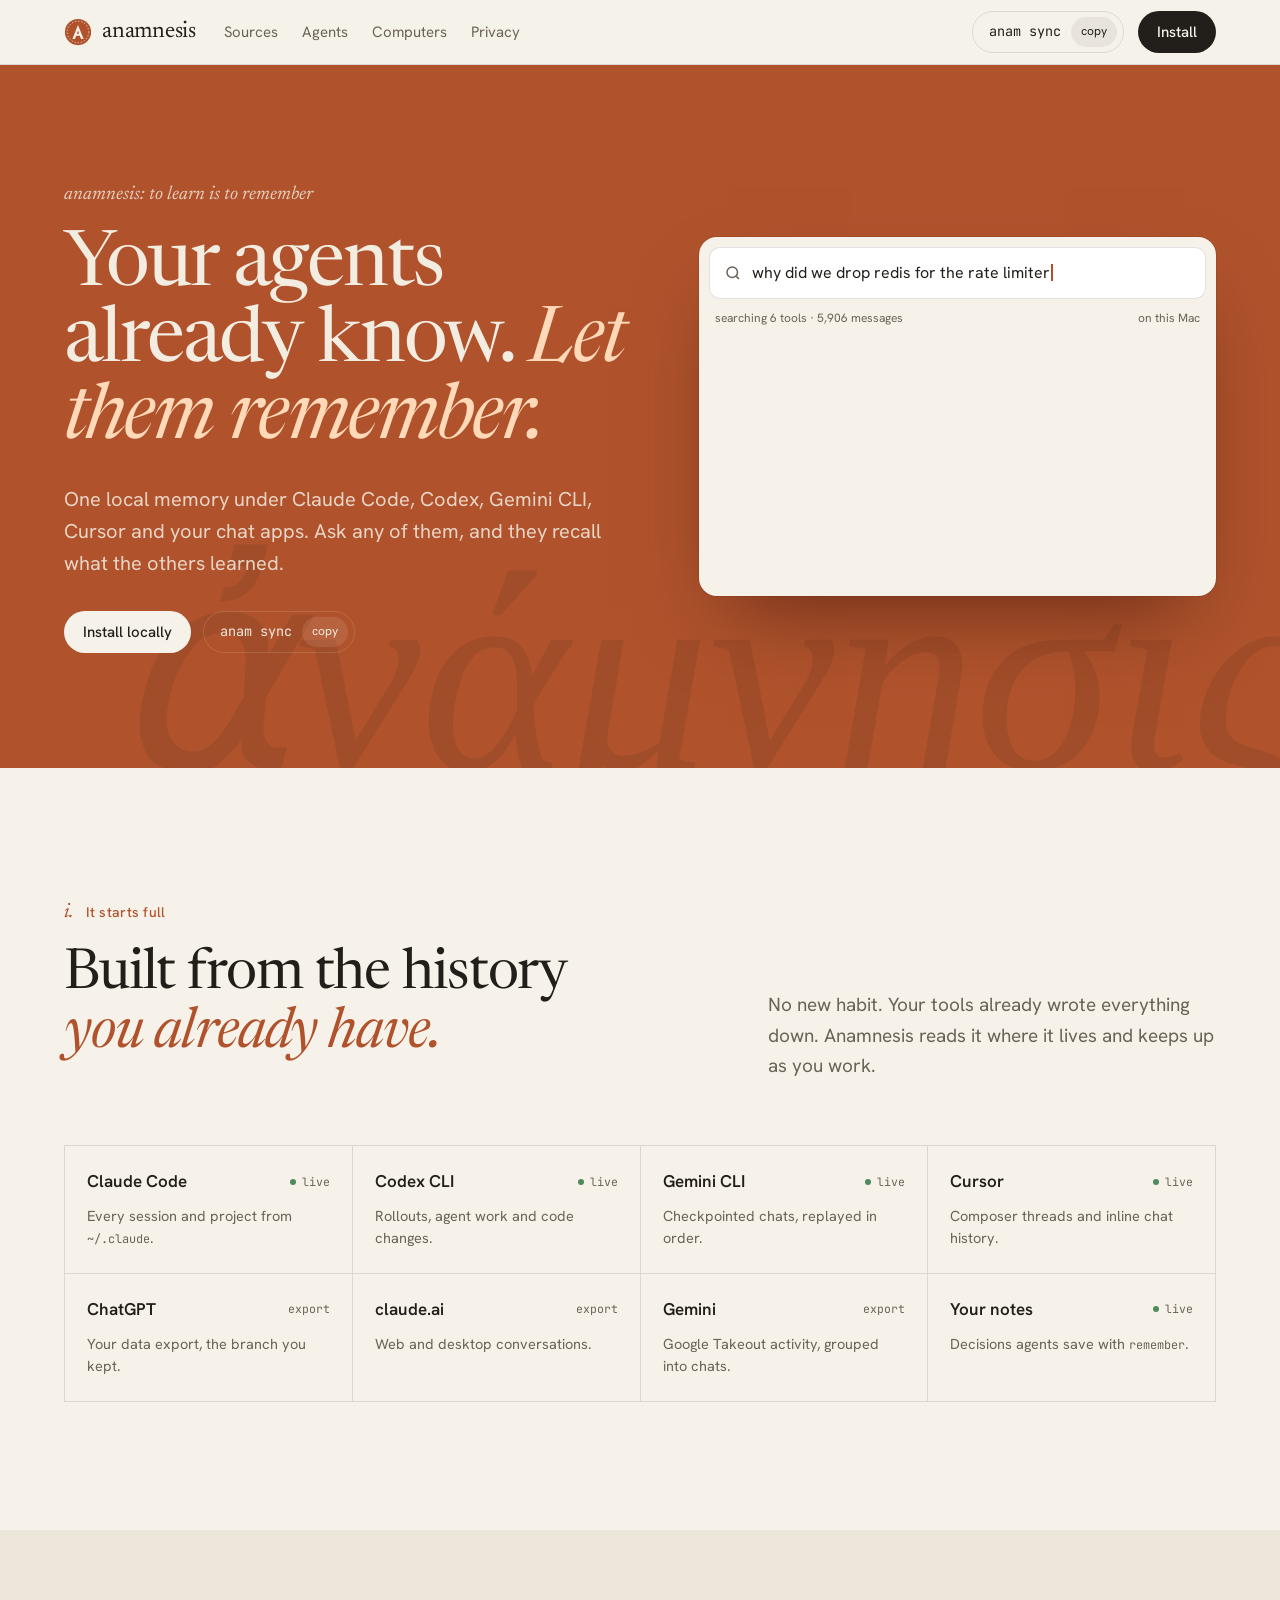
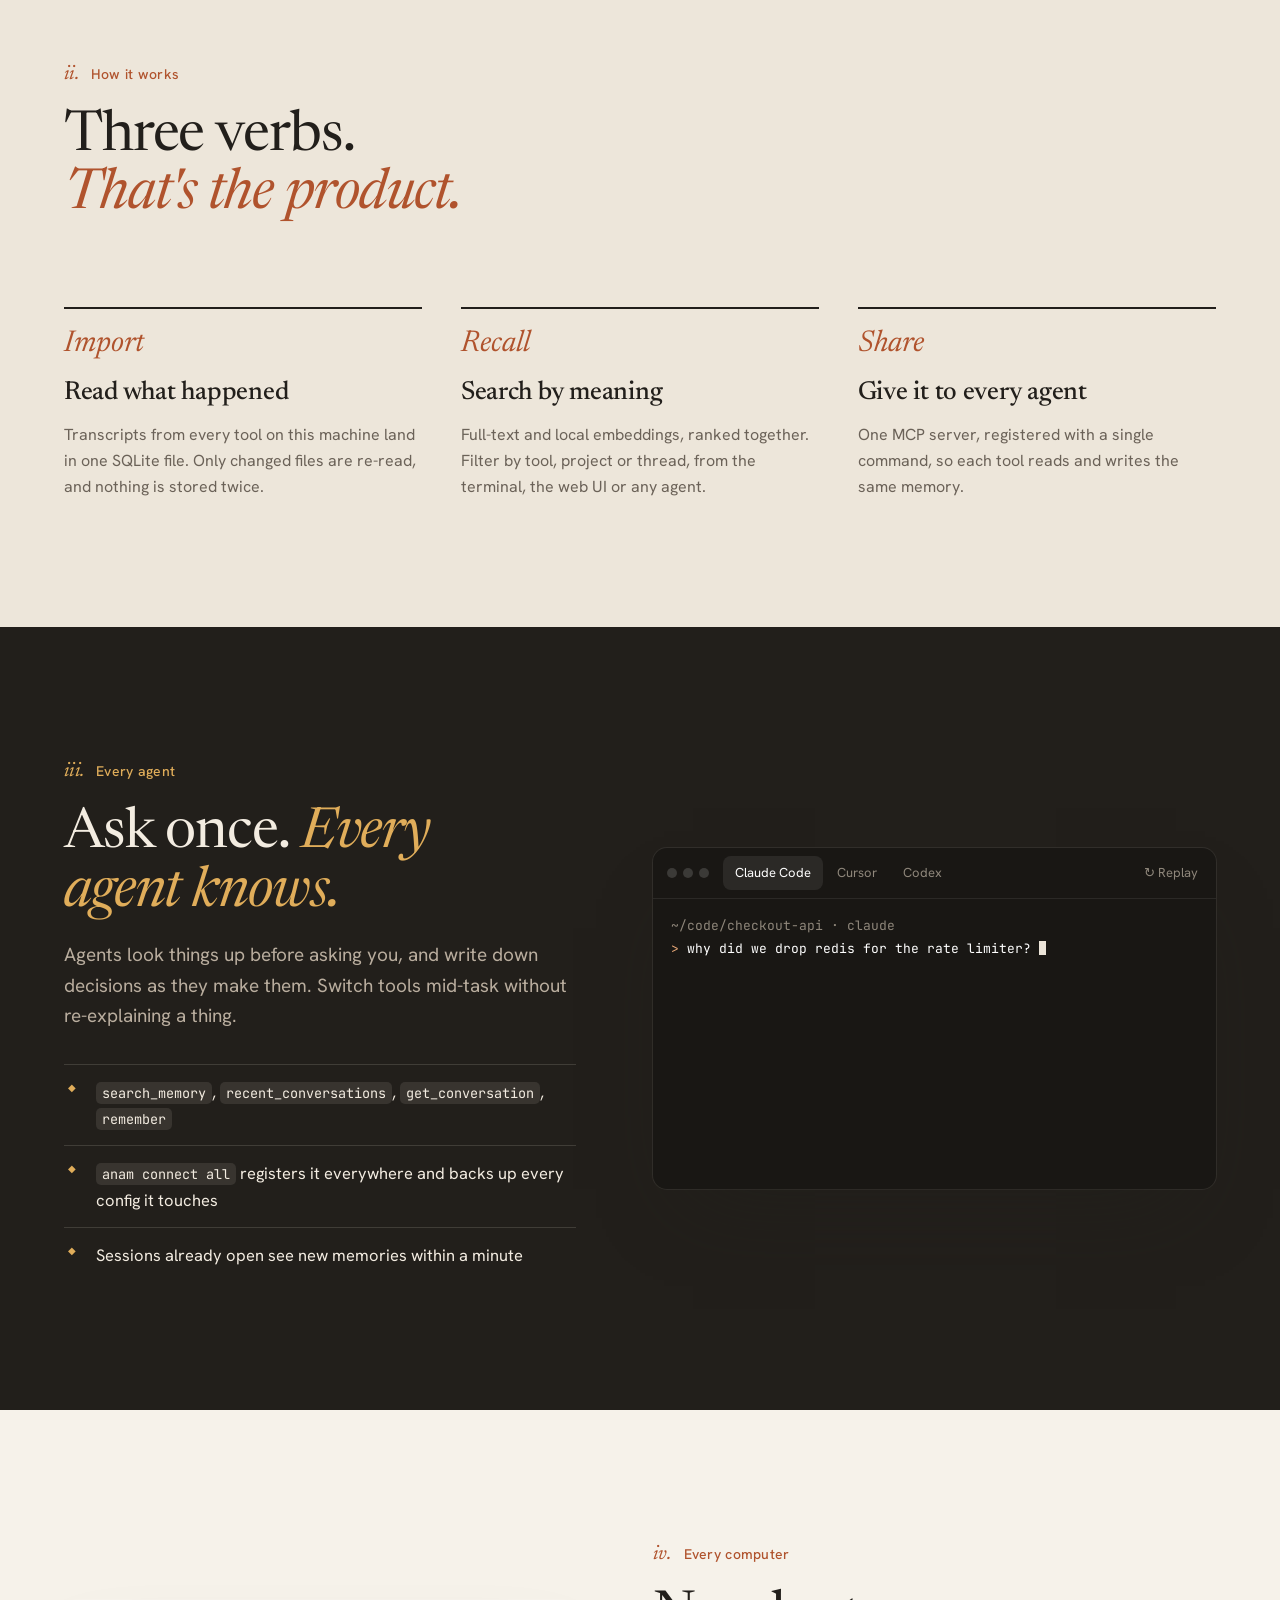
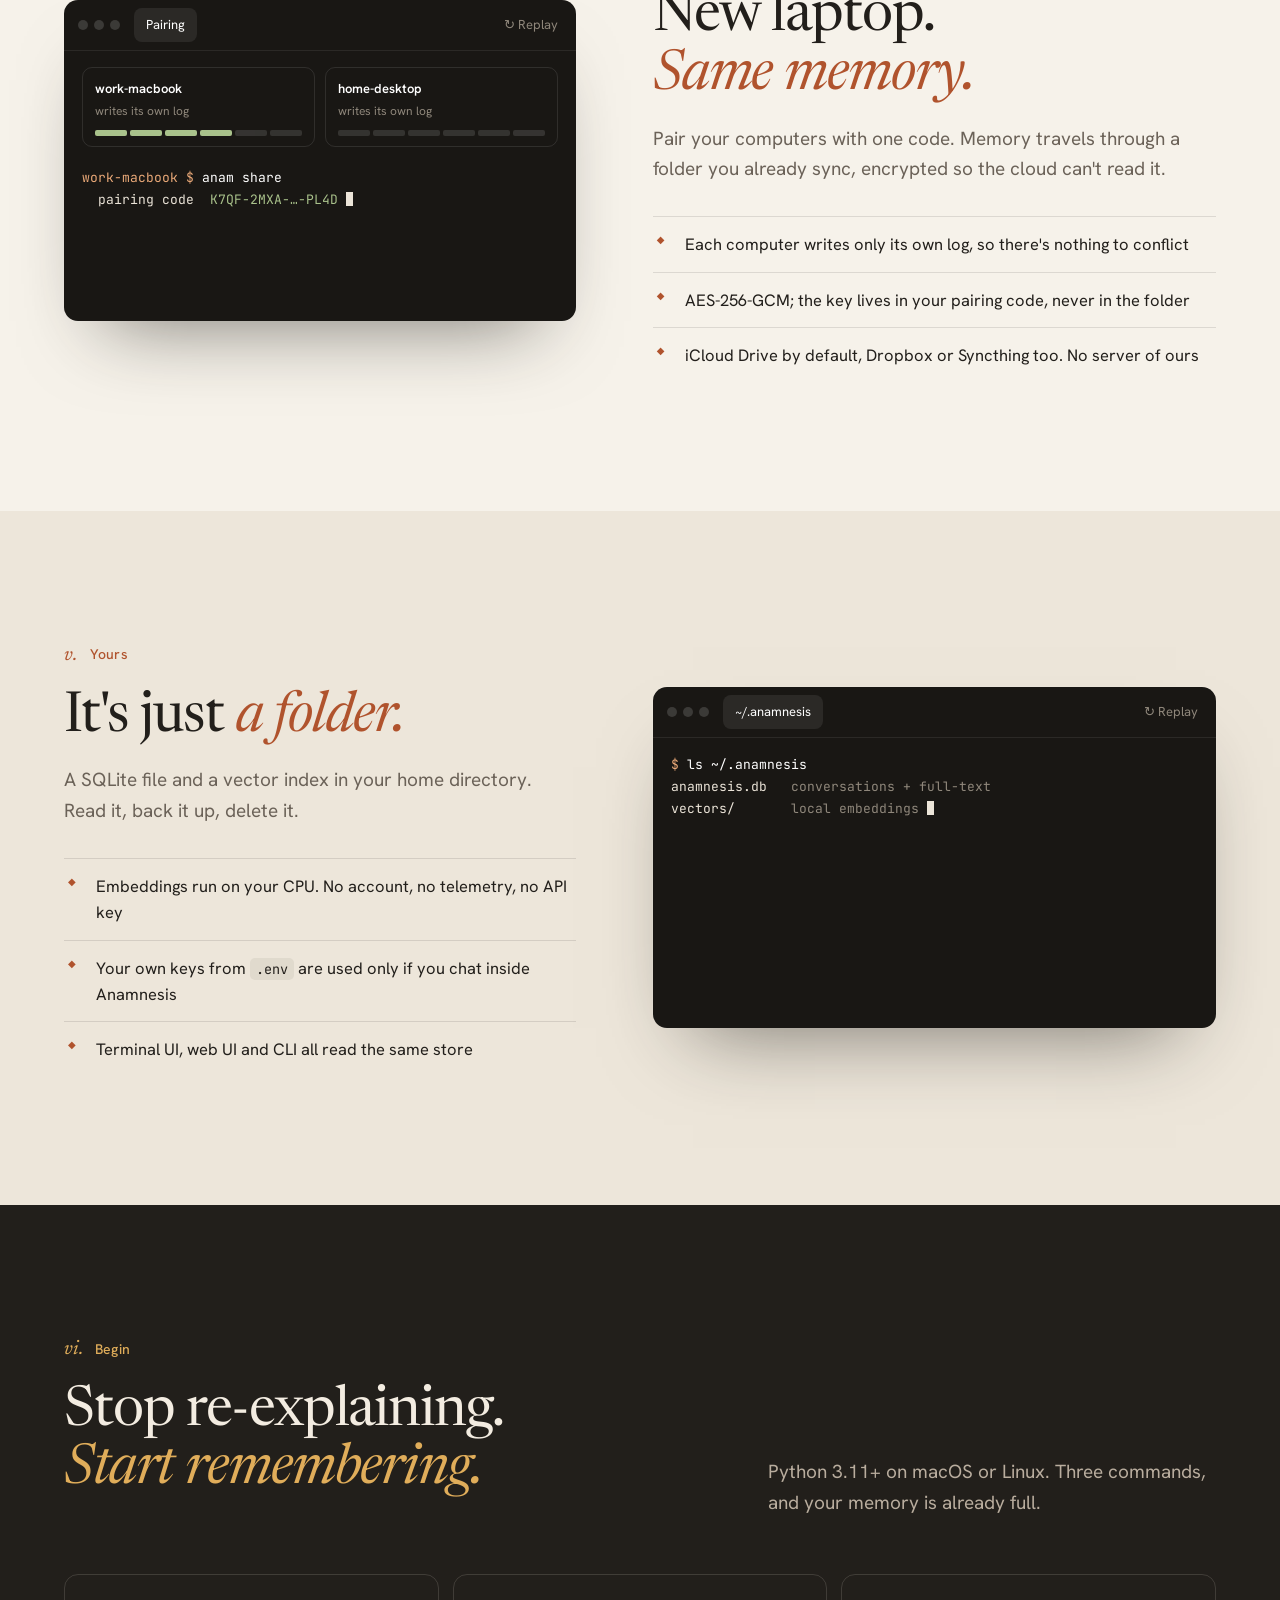
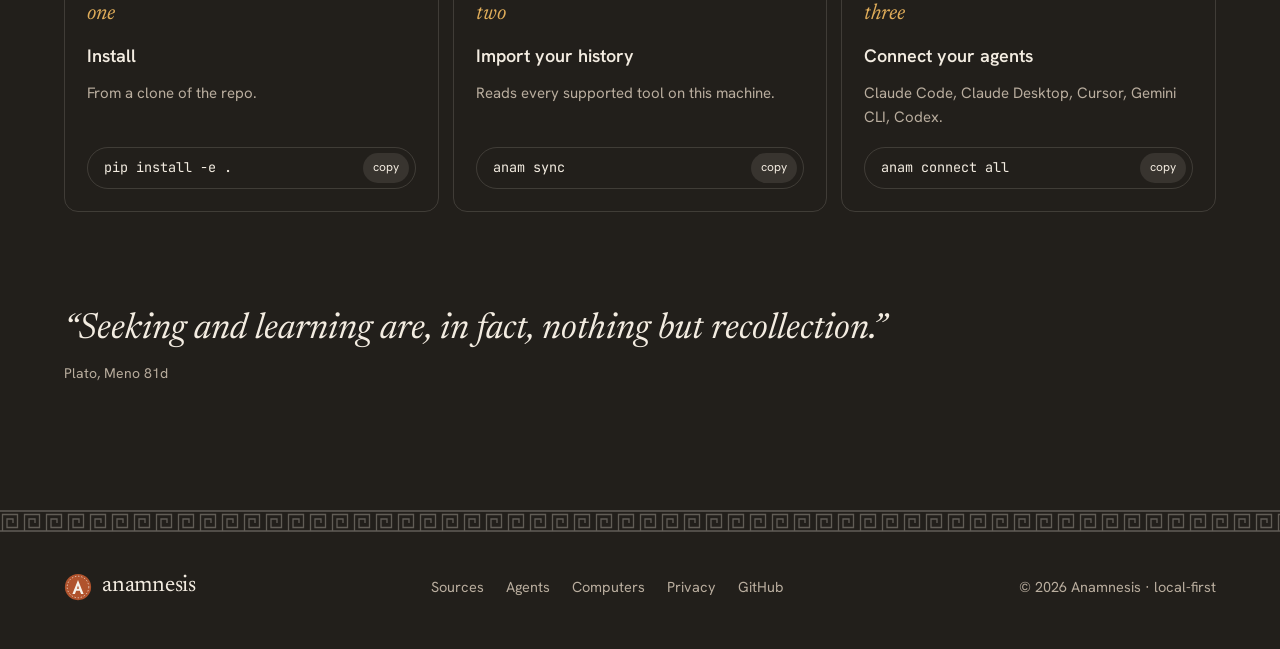
==== site/index.html @ 245e158a "Landing page: full-width layout, own visual identity, responsive from 360px to 1920px Co-Authored-By" ====
<!doctype html>
<html lang="en">
<head>
<meta charset="utf-8">
<meta name="viewport" content="width=device-width, initial-scale=1">
<title>Anamnesis — memory for your agents</title>
<meta name="description" content="Anamnesis turns your Claude Code, Codex, Gemini CLI, Cursor and chat history into one local memory, and gives it back to every agent over MCP.">
<link rel="preconnect" href="https://fonts.googleapis.com">
<link rel="preconnect" href="https://fonts.gstatic.com" crossorigin>
<link href="https://fonts.googleapis.com/css2?family=Newsreader:ital,opsz,wght@0,6..72,400;0,6..72,500;1,6..72,400&family=Hanken+Grotesk:wght@400;500;600&family=JetBrains+Mono:wght@400;500&display=swap" rel="stylesheet">
<style>
:root {
  --paper: #f6f2ea;
  --paper-2: #ede6da;
  --ink: #221f1b;
  --muted: #6b6258;
  --line: #221f1b1f;
  --terracotta: #b0532d;
  --terracotta-2: #943f1e;
  --ochre: #e0ad5a;
  --on-dark: #f3ece1;
  --on-dark-muted: #b9ad9e;
  --line-dark: #f3ece124;
  --term: #191714;
  --term-dim: #8f877b;
  --term-ok: #a9c28b;
  --term-hl: #eaa978;
  --serif: "Newsreader", Georgia, serif;
  --sans: "Hanken Grotesk", ui-sans-serif, system-ui, -apple-system, "Segoe UI", sans-serif;
  --mono: "JetBrains Mono", ui-monospace, Menlo, monospace;
  --gutter: clamp(16px, 5vw, 64px);
  --max: 1280px;
  --ease: cubic-bezier(.2, .7, .2, 1);
}
* { box-sizing: border-box; }
html { scroll-behavior: smooth; scroll-padding-top: 72px; }
body {
  margin: 0; background: var(--paper); color: var(--ink);
  font-family: var(--sans); font-size: 17px; line-height: 1.6;
  -webkit-font-smoothing: antialiased; overflow-x: hidden;
}
a { color: inherit; }
button { font: inherit; color: inherit; }
code { font-family: var(--mono); font-size: .82em; }
.wrap { width: min(var(--max), 100% - 2 * var(--gutter)); margin-inline: auto; }

/* ---------- nav ---------- */
.nav {
  position: sticky; top: 0; z-index: 50; background: #f6f2eae6; backdrop-filter: blur(10px);
  border-bottom: 1px solid var(--line);
}
.nav .wrap { display: flex; align-items: center; gap: 28px; height: 64px; }
.logo { display: flex; align-items: center; gap: 10px; text-decoration: none; flex: none; }
.logo svg { width: 28px; height: 28px; }
.logo span { font-family: var(--serif); font-size: 23px; letter-spacing: -.01em; }
.nav nav { display: flex; gap: 24px; font-size: 15px; color: var(--muted); }
.nav nav a { text-decoration: none; transition: color .2s; }
.nav nav a:hover { color: var(--ink); }
.nav .right { margin-left: auto; display: flex; align-items: center; gap: 14px; }

.btn {
  display: inline-flex; align-items: center; justify-content: center; gap: 8px; height: 42px; padding: 0 18px;
  border-radius: 999px; border: 1px solid transparent; font-weight: 500; font-size: 15px; text-decoration: none; cursor: pointer;
  transition: background .2s, transform .2s var(--ease); white-space: nowrap;
}
.btn:hover { transform: translateY(-1px); }
.btn-ink { background: var(--ink); color: var(--paper); }
.btn-ink:hover { background: #000; }
.btn-paper { background: var(--paper); color: var(--ink); }
.btn-paper:hover { background: #fff; }
.copy {
  display: inline-flex; align-items: center; gap: 10px; height: 42px; padding: 0 6px 0 16px; border-radius: 999px;
  border: 1px solid var(--line); background: transparent; font-family: var(--mono); font-size: 13.5px; cursor: pointer;
  transition: border-color .2s; white-space: nowrap;
}
.copy:hover { border-color: currentColor; }
.copy .tag { font-family: var(--sans); font-size: 12px; padding: 5px 10px; border-radius: 999px; background: #221f1b10; }
.hero .copy, .on-dark .copy { border-color: var(--line-dark); }
.hero .copy .tag, .on-dark .copy .tag { background: #f3ece11a; }

/* ---------- hero ---------- */
.hero { background: var(--terracotta); color: var(--on-dark); position: relative; overflow: hidden; }
.hero::after {
  content: "ἀνάμνησις"; position: absolute; right: -2vw; bottom: -6vw; font-family: var(--serif); font-style: italic;
  font-size: clamp(120px, 22vw, 360px); line-height: 1; color: #00000014; pointer-events: none; white-space: nowrap;
}
.hero .wrap {
  position: relative; z-index: 1; display: grid; grid-template-columns: minmax(0, 1.05fr) minmax(0, .95fr);
  gap: clamp(32px, 5vw, 80px); align-items: center; padding-block: clamp(56px, 9vw, 120px);
}
.eyebrow { font-family: var(--serif); font-style: italic; font-size: 19px; color: #f3ece1cc; margin: 0 0 18px; }
h1 {
  font-family: var(--serif); font-weight: 400; font-size: clamp(42px, 6vw, 84px); line-height: 1; letter-spacing: -.025em;
  margin: 0 0 24px; text-wrap: balance;
}
h1 em { font-style: italic; color: #ffd9b8; }
.hero .lead { font-size: clamp(17px, 1.6vw, 20px); color: #f3ece1d9; max-width: 34em; margin: 0 0 32px; }
.cta { display: flex; flex-wrap: wrap; gap: 12px; align-items: center; }

/* search demo */
.recall {
  background: var(--paper); color: var(--ink); border-radius: 18px; padding: 10px; min-width: 0;
  box-shadow: 0 40px 80px -30px #3a150699, 0 0 0 1px #00000014;
}
.recall-bar { display: flex; align-items: center; gap: 10px; padding: 12px 14px; border-radius: 11px; background: #fff; border: 1px solid var(--line); font-size: 16px; min-height: 50px; }
.recall-bar svg { width: 18px; height: 18px; color: var(--muted); flex: none; }
.recall-q { flex: 1; min-width: 0; white-space: nowrap; overflow: hidden; text-overflow: ellipsis; }
.recall-q .caret { display: inline-block; width: 2px; height: 1.1em; background: var(--terracotta); vertical-align: -3px; margin-left: 1px; animation: blink 1s steps(1) infinite; }
.recall-meta { font-size: 12px; color: var(--muted); padding: 10px 6px 6px; display: flex; justify-content: space-between; gap: 10px; }
.hits { list-style: none; margin: 0; padding: 0; display: grid; gap: 6px; min-height: 252px; align-content: start; }
.hit {
  padding: 12px 14px; border-radius: 11px; background: #fff; border: 1px solid var(--line);
  opacity: 0; transform: translateY(8px); transition: opacity .45s var(--ease), transform .45s var(--ease);
}
.hit.in { opacity: 1; transform: none; }
.hit-top { display: flex; align-items: center; gap: 8px; font-size: 12px; color: var(--muted); margin-bottom: 4px; }
.hit-top .when { margin-left: auto; }
.hit p { margin: 0; font-size: 14.5px; line-height: 1.45; }
.hit mark { background: #b0532d1f; color: var(--terracotta-2); padding: 0 2px; border-radius: 3px; }
.src { font-family: var(--mono); font-size: 11px; padding: 2px 8px; border-radius: 999px; font-weight: 500; white-space: nowrap; }
.s-cc, .s-cw { background: #f0d6c4; color: #8a3d18; }
.s-cx { background: #e3ded5; color: #3b3630; }
.s-gm { background: #d6e2ef; color: #2c4f75; }
.s-cu { background: #e5dbef; color: #5b3c80; }
.s-gpt { background: #d6eadd; color: #2c6243; }
.s-nt { background: #f3e5bf; color: #7a5a12; }

/* ---------- sections ---------- */
section { padding-block: clamp(72px, 10vw, 136px); }
.on-dark { background: var(--ink); color: var(--on-dark); }
.alt { background: var(--paper-2); }
.kicker { display: flex; align-items: center; gap: 12px; font-size: 14px; font-weight: 500; letter-spacing: .02em; color: var(--terracotta); margin-bottom: 18px; }
.on-dark .kicker { color: var(--ochre); }
.kicker .num { font-family: var(--serif); font-style: italic; font-size: 20px; font-weight: 400; }
h2 { font-family: var(--serif); font-weight: 400; font-size: clamp(34px, 4.4vw, 58px); line-height: 1.04; letter-spacing: -.02em; margin: 0 0 18px; text-wrap: balance; }
h2 em { font-style: italic; color: var(--terracotta); }
.on-dark h2 em { color: var(--ochre); }
.sub { color: var(--muted); font-size: clamp(17px, 1.5vw, 19px); max-width: 36em; margin: 0; }
.on-dark .sub { color: var(--on-dark-muted); }
.head-row { display: flex; justify-content: space-between; align-items: flex-end; gap: 16px 48px; flex-wrap: wrap; margin-bottom: clamp(36px, 5vw, 64px); }
.head-row > div { max-width: 40rem; }
.head-row .sub { max-width: 28rem; }

/* sources */
.sources { display: grid; grid-template-columns: repeat(4, minmax(0, 1fr)); border-top: 1px solid var(--line); border-left: 1px solid var(--line); }
.source { padding: 22px 22px 24px; border-right: 1px solid var(--line); border-bottom: 1px solid var(--line); min-width: 0; transition: background .25s; }
.source:hover { background: #ffffff80; }
.source-top { display: flex; align-items: center; justify-content: space-between; gap: 8px; margin-bottom: 10px; }
.source b { font-weight: 600; font-size: 17px; }
.source p { margin: 0; font-size: 14.5px; color: var(--muted); line-height: 1.5; }
.how { font-size: 11.5px; font-family: var(--mono); color: var(--muted); white-space: nowrap; }
.how.live::before { content: ""; display: inline-block; width: 6px; height: 6px; border-radius: 50%; background: #4f8a5b; margin-right: 6px; vertical-align: 1px; }

/* steps */
.steps { display: grid; grid-template-columns: repeat(3, minmax(0, 1fr)); gap: clamp(20px, 3vw, 40px); }
.step { border-top: 2px solid var(--ink); padding-top: 20px; }
.step .n { font-family: var(--serif); font-style: italic; font-size: 30px; color: var(--terracotta); line-height: 1; }
.step h3 { font-family: var(--serif); font-weight: 500; font-size: 26px; margin: 14px 0 8px; letter-spacing: -.01em; }
.step p { margin: 0; color: var(--muted); font-size: 16px; }

/* feature rows */
.row { display: grid; grid-template-columns: minmax(0, 1fr) minmax(0, 1.1fr); gap: clamp(32px, 6vw, 96px); align-items: center; }
.row.flip > :first-child { order: 2; }
.facts { list-style: none; padding: 0; margin: 32px 0 0; }
.facts li { padding: 14px 0 14px 32px; border-top: 1px solid var(--line); position: relative; font-size: 16.5px; }
.on-dark .facts li { border-color: var(--line-dark); }
.facts li::before { content: "◆"; position: absolute; left: 4px; top: 15px; font-size: 10px; color: var(--terracotta); }
.on-dark .facts li::before { color: var(--ochre); }
.facts code { background: #221f1b10; padding: 2px 6px; border-radius: 5px; }
.on-dark .facts code { background: #f3ece11a; }

/* terminal */
.term {
  background: var(--term); color: #ebe4d8; border-radius: 14px; overflow: hidden; min-width: 0;
  font-family: var(--mono); font-size: 13px; line-height: 1.7; box-shadow: 0 40px 80px -40px #221f1b99, 0 0 0 1px #ffffff12;
}
.term-head { display: flex; align-items: center; gap: 4px; padding: 8px 8px 8px 14px; border-bottom: 1px solid #ffffff14; }
.dots { display: flex; gap: 6px; margin-right: 10px; flex: none; }
.dots i { width: 10px; height: 10px; border-radius: 50%; background: #ffffff26; display: block; }
.tabs { display: flex; gap: 2px; overflow-x: auto; scrollbar-width: none; min-width: 0; }
.tabs button, .tabs span {
  border: 0; background: none; color: var(--term-dim); font-family: var(--sans); font-size: 13px; padding: 6px 12px; border-radius: 8px; cursor: pointer; white-space: nowrap;
}
.tabs span { cursor: default; }
.tabs button:hover { color: #fff; }
.tabs .on { background: #ffffff14; color: #fff; }
.replay { margin-left: auto; flex: none; border: 0; background: none; color: var(--term-dim); cursor: pointer; font-family: var(--sans); font-size: 13px; padding: 6px 10px; border-radius: 8px; white-space: nowrap; }
.replay:hover { color: #fff; background: #ffffff10; }
.term-body { padding: 16px 18px 20px; white-space: pre; overflow-x: auto; min-height: 290px; }
.term-body .d { color: var(--term-dim); }
.term-body .k { color: var(--term-hl); }
.term-body .g { color: var(--term-ok); }
.term-body .w { color: #fff; }
.caret-b { display: inline-block; width: 7px; height: 14px; background: #ebe4d8; vertical-align: -2px; animation: blink 1s steps(1) infinite; }
.devs { display: grid; grid-template-columns: 1fr 1fr; gap: 10px; padding: 16px 18px 4px; font-family: var(--sans); }
.dev { border: 1px solid #ffffff1a; border-radius: 10px; padding: 10px 12px; font-size: 13px; }
.dev b { font-weight: 600; color: #fff; display: block; }
.dev span { color: var(--term-dim); font-size: 12px; }
.dev .segs { display: flex; gap: 3px; margin-top: 8px; }
.dev .segs i { flex: 1; height: 6px; border-radius: 2px; background: #ffffff1f; transition: background .3s; }
.dev .segs i.f { background: var(--term-ok); }
.dev.b .segs i.f { background: var(--term-hl); }

/* install */
.install-grid { display: grid; grid-template-columns: repeat(3, minmax(0, 1fr)); gap: 14px; margin-top: clamp(36px, 5vw, 56px); }
.inst { border: 1px solid var(--line-dark); border-radius: 14px; padding: 22px; display: flex; flex-direction: column; gap: 10px; min-width: 0; }
.inst .n { font-family: var(--serif); font-style: italic; font-size: 22px; color: var(--ochre); }
.inst h3 { margin: 0; font-weight: 600; font-size: 18px; }
.inst p { margin: 0 0 8px; color: var(--on-dark-muted); font-size: 15px; flex: 1; }
.inst .copy { width: 100%; justify-content: space-between; }
.quote { margin: clamp(56px, 8vw, 96px) 0 0; font-family: var(--serif); font-style: italic; font-size: clamp(24px, 3vw, 36px); line-height: 1.25; max-width: 24em; }
.quote cite { display: block; font-style: normal; font-family: var(--sans); font-size: 14px; color: var(--on-dark-muted); margin-top: 12px; }

/* footer */
footer { background: var(--ink); color: var(--on-dark-muted); font-size: 14.5px; }
.meander {
  height: 22px; opacity: .3;
  background-image: url("data:image/svg+xml,%3Csvg xmlns='http://www.w3.org/2000/svg' width='22' height='22' viewBox='0 0 22 22'%3E%3Cpath d='M0 21H22M0 1H22M2.5 21V4.5H17.5V17.5H7V9H13V13' fill='none' stroke='%23f3ece1' stroke-width='1.3'/%3E%3C/svg%3E");
  background-size: 22px 22px; background-repeat: repeat-x;
}
footer .wrap { display: flex; justify-content: space-between; align-items: center; gap: 24px; flex-wrap: wrap; padding-block: 36px 44px; }
footer .logo span { color: var(--on-dark); }
footer nav { display: flex; gap: 22px; flex-wrap: wrap; }
footer nav a { text-decoration: none; }
footer nav a:hover { color: var(--on-dark); }

/* reveal */
.rv { opacity: 0; transform: translateY(20px); transition: opacity .8s var(--ease), transform .8s var(--ease); }
.rv.in { opacity: 1; transform: none; }
@keyframes blink { 50% { opacity: 0; } }
@media (prefers-reduced-motion: reduce) {
  .rv, .hit { opacity: 1; transform: none; transition: none; }
  .caret, .caret-b { animation: none; }
}

/* ---------- responsive ---------- */
@media (max-width: 1080px) {
  .nav nav { display: none; }
  .sources { grid-template-columns: repeat(2, minmax(0, 1fr)); }
}
@media (max-width: 900px) {
  .hero .wrap, .row { grid-template-columns: minmax(0, 1fr); }
  .row.flip > :first-child { order: 0; }
  .steps, .install-grid { grid-template-columns: minmax(0, 1fr); }
  .hits { min-height: 0; }
  .term-body { min-height: 0; }
}
@media (max-width: 560px) {
  body { font-size: 16px; }
  .nav .copy { display: none; }
  .nav .wrap { height: 58px; }
  .source { padding: 16px 14px 18px; }
  .source-top { flex-direction: column; align-items: flex-start; gap: 2px; margin-bottom: 6px; }
  .source b { font-size: 15.5px; }
  .source p { font-size: 13.5px; }
  .cta .btn, .cta .copy { width: 100%; }
  .cta .copy { justify-content: space-between; }
  .term-body { font-size: 11.5px; padding: 14px; }
  .devs { grid-template-columns: 1fr; }
  .recall-meta span:last-child { display: none; }
  .hit-top .when { display: none; }
  footer .wrap { flex-direction: column; align-items: flex-start; }
}
</style>
</head>
<body>

<header class="nav">
  <div class="wrap">
    <a href="#top" class="logo" aria-label="Anamnesis home">
      <svg viewBox="0 0 32 32" aria-hidden="true"><circle cx="16" cy="16" r="15" fill="#b0532d"/><circle cx="16" cy="16" r="12.3" fill="none" stroke="#f6f2ea" stroke-width=".8" stroke-dasharray="1.6 2"/><path d="M16 8 9.6 24h2.9l1.4-3.7h4.2l1.4 3.7h2.9L16 8Zm-1.3 10.1L16 14.4l1.3 3.7h-2.6Z" fill="#f6f2ea"/></svg>
      <span>anamnesis</span>
    </a>
    <nav aria-label="Main">
      <a href="#sources">Sources</a>
      <a href="#agents">Agents</a>
      <a href="#computers">Computers</a>
      <a href="#private">Privacy</a>
    </nav>
    <div class="right">
      <button class="copy" data-copy="anam sync">anam sync <span class="tag">copy</span></button>
      <a class="btn btn-ink" href="#install">Install</a>
    </div>
  </div>
</header>

<main id="top">

  <section class="hero" style="padding:0" aria-labelledby="h1">
    <div class="wrap">
      <div class="rv">
        <p class="eyebrow">anamnesis: to learn is to remember</p>
        <h1 id="h1">Your agents already know. <em>Let them remember.</em></h1>
        <p class="lead">One local memory under Claude Code, Codex, Gemini CLI, Cursor and your chat apps. Ask any of them, and they recall what the others learned.</p>
        <div class="cta">
          <a class="btn btn-paper" href="#install">Install locally</a>
          <button class="copy" data-copy="anam sync">anam sync <span class="tag">copy</span></button>
        </div>
      </div>
      <div class="recall rv" aria-label="Example: searching your memory">
        <div class="recall-bar">
          <svg viewBox="0 0 24 24" fill="none" stroke="currentColor" stroke-width="2"><circle cx="11" cy="11" r="7"/><path d="m20 20-3.5-3.5"/></svg>
          <span class="recall-q" id="rq"></span>
        </div>
        <div class="recall-meta"><span id="rmeta">searching 6 tools · 5,906 messages</span><span>on this Mac</span></div>
        <ul class="hits" id="hits"></ul>
      </div>
    </div>
  </section>

  <section id="sources" aria-labelledby="h-sources">
    <div class="wrap">
      <div class="head-row rv">
        <div>
          <div class="kicker"><span class="num">i.</span> It starts full</div>
          <h2 id="h-sources">Built from the history <em>you already have.</em></h2>
        </div>
        <p class="sub">No new habit. Your tools already wrote everything down. Anamnesis reads it where it lives and keeps up as you work.</p>
      </div>
      <div class="sources rv">
        <div class="source"><div class="source-top"><b>Claude Code</b><span class="how live">live</span></div><p>Every session and project from <code>~/.claude</code>.</p></div>
        <div class="source"><div class="source-top"><b>Codex CLI</b><span class="how live">live</span></div><p>Rollouts, agent work and code changes.</p></div>
        <div class="source"><div class="source-top"><b>Gemini CLI</b><span class="how live">live</span></div><p>Checkpointed chats, replayed in order.</p></div>
        <div class="source"><div class="source-top"><b>Cursor</b><span class="how live">live</span></div><p>Composer threads and inline chat history.</p></div>
        <div class="source"><div class="source-top"><b>ChatGPT</b><span class="how">export</span></div><p>Your data export, the branch you kept.</p></div>
        <div class="source"><div class="source-top"><b>claude.ai</b><span class="how">export</span></div><p>Web and desktop conversations.</p></div>
        <div class="source"><div class="source-top"><b>Gemini</b><span class="how">export</span></div><p>Google Takeout activity, grouped into chats.</p></div>
        <div class="source"><div class="source-top"><b>Your notes</b><span class="how live">live</span></div><p>Decisions agents save with <code>remember</code>.</p></div>
      </div>
    </div>
  </section>

  <section class="alt" aria-labelledby="h-how">
    <div class="wrap">
      <div class="head-row rv">
        <div>
          <div class="kicker"><span class="num">ii.</span> How it works</div>
          <h2 id="h-how">Three verbs. <em>That's the product.</em></h2>
        </div>
      </div>
      <div class="steps">
        <div class="step rv"><div class="n">Import</div><h3>Read what happened</h3><p>Transcripts from every tool on this machine land in one SQLite file. Only changed files are re-read, and nothing is stored twice.</p></div>
        <div class="step rv"><div class="n">Recall</div><h3>Search by meaning</h3><p>Full-text and local embeddings, ranked together. Filter by tool, project or thread, from the terminal, the web UI or any agent.</p></div>
        <div class="step rv"><div class="n">Share</div><h3>Give it to every agent</h3><p>One MCP server, registered with a single command, so each tool reads and writes the same memory.</p></div>
      </div>
    </div>
  </section>

  <section class="on-dark" id="agents" aria-labelledby="h-agents">
    <div class="wrap row">
      <div class="rv">
        <div class="kicker"><span class="num">iii.</span> Every agent</div>
        <h2 id="h-agents">Ask once. <em>Every agent knows.</em></h2>
        <p class="sub">Agents look things up before asking you, and write down decisions as they make them. Switch tools mid-task without re-explaining a thing.</p>
        <ul class="facts">
          <li><code>search_memory</code>, <code>recent_conversations</code>, <code>get_conversation</code>, <code>remember</code></li>
          <li><code>anam connect all</code> registers it everywhere and backs up every config it touches</li>
          <li>Sessions already open see new memories within a minute</li>
        </ul>
      </div>
      <div class="term rv" data-demo="agents">
        <div class="term-head">
          <span class="dots" aria-hidden="true"><i></i><i></i><i></i></span>
          <div class="tabs" role="tablist" aria-label="Agent">
            <button class="on" role="tab" aria-selected="true" data-tab="0">Claude Code</button>
            <button role="tab" aria-selected="false" data-tab="1">Cursor</button>
            <button role="tab" aria-selected="false" data-tab="2">Codex</button>
          </div>
          <button class="replay" aria-label="Play again">↻ Replay</button>
        </div>
        <div class="term-body"></div>
      </div>
    </div>
  </section>

  <section id="computers" aria-labelledby="h-computers">
    <div class="wrap row flip">
      <div class="rv">
        <div class="kicker"><span class="num">iv.</span> Every computer</div>
        <h2 id="h-computers">New laptop. <em>Same memory.</em></h2>
        <p class="sub">Pair your computers with one code. Memory travels through a folder you already sync, encrypted so the cloud can't read it.</p>
        <ul class="facts">
          <li>Each computer writes only its own log, so there's nothing to conflict</li>
          <li>AES-256-GCM; the key lives in your pairing code, never in the folder</li>
          <li>iCloud Drive by default, Dropbox or Syncthing too. No server of ours</li>
        </ul>
      </div>
      <div class="term rv" data-demo="devices">
        <div class="term-head">
          <span class="dots" aria-hidden="true"><i></i><i></i><i></i></span>
          <div class="tabs"><span class="on">Pairing</span></div>
          <button class="replay" aria-label="Play again">↻ Replay</button>
        </div>
        <div class="devs">
          <div class="dev"><b>work-macbook</b><span>writes its own log</span><div class="segs" data-dev="a"><i></i><i></i><i></i><i></i><i></i><i></i></div></div>
          <div class="dev b"><b>home-desktop</b><span>writes its own log</span><div class="segs" data-dev="b"><i></i><i></i><i></i><i></i><i></i><i></i></div></div>
        </div>
        <div class="term-body" style="min-height:170px"></div>
      </div>
    </div>
  </section>

  <section class="alt" id="private" aria-labelledby="h-private">
    <div class="wrap row">
      <div class="rv">
        <div class="kicker"><span class="num">v.</span> Yours</div>
        <h2 id="h-private">It's just <em>a folder.</em></h2>
        <p class="sub">A SQLite file and a vector index in your home directory. Read it, back it up, delete it.</p>
        <ul class="facts">
          <li>Embeddings run on your CPU. No account, no telemetry, no API key</li>
          <li>Your own keys from <code>.env</code> are used only if you chat inside Anamnesis</li>
          <li>Terminal UI, web UI and CLI all read the same store</li>
        </ul>
      </div>
      <div class="term rv" data-demo="folder">
        <div class="term-head">
          <span class="dots" aria-hidden="true"><i></i><i></i><i></i></span>
          <div class="tabs"><span class="on">~/.anamnesis</span></div>
          <button class="replay" aria-label="Play again">↻ Replay</button>
        </div>
        <div class="term-body"></div>
      </div>
    </div>
  </section>

  <section class="on-dark" id="install" aria-labelledby="h-install">
    <div class="wrap">
      <div class="head-row rv" style="margin-bottom:0">
        <div>
          <div class="kicker"><span class="num">vi.</span> Begin</div>
          <h2 id="h-install">Stop re-explaining. <em>Start remembering.</em></h2>
        </div>
        <p class="sub">Python 3.11+ on macOS or Linux. Three commands, and your memory is already full.</p>
      </div>
      <div class="install-grid">
        <div class="inst rv"><span class="n">one</span><h3>Install</h3><p>From a clone of the repo.</p><button class="copy" data-copy="pip install -e .">pip install -e . <span class="tag">copy</span></button></div>
        <div class="inst rv"><span class="n">two</span><h3>Import your history</h3><p>Reads every supported tool on this machine.</p><button class="copy" data-copy="anam sync">anam sync <span class="tag">copy</span></button></div>
        <div class="inst rv"><span class="n">three</span><h3>Connect your agents</h3><p>Claude Code, Claude Desktop, Cursor, Gemini CLI, Codex.</p><button class="copy" data-copy="anam connect all">anam connect all <span class="tag">copy</span></button></div>
      </div>
      <blockquote class="quote rv">“Seeking and learning are, in fact, nothing but recollection.”<cite>Plato, Meno 81d</cite></blockquote>
    </div>
  </section>
</main>

<footer>
  <div class="meander" aria-hidden="true"></div>
  <div class="wrap">
    <a href="#top" class="logo" aria-label="Anamnesis home">
      <svg viewBox="0 0 32 32" aria-hidden="true"><circle cx="16" cy="16" r="15" fill="#b0532d"/><circle cx="16" cy="16" r="12.3" fill="none" stroke="#f6f2ea" stroke-width=".8" stroke-dasharray="1.6 2"/><path d="M16 8 9.6 24h2.9l1.4-3.7h4.2l1.4 3.7h2.9L16 8Zm-1.3 10.1L16 14.4l1.3 3.7h-2.6Z" fill="#f6f2ea"/></svg>
      <span>anamnesis</span>
    </a>
    <nav aria-label="Footer">
      <a href="#sources">Sources</a><a href="#agents">Agents</a><a href="#computers">Computers</a><a href="#private">Privacy</a><a href="#">GitHub</a>
    </nav>
    <span>© 2026 Anamnesis · local-first</span>
  </div>
</footer>

<script>
(() => {
  const reduce = matchMedia("(prefers-reduced-motion: reduce)").matches;
  const wait = (ms) => new Promise((r) => setTimeout(r, reduce ? 0 : ms));

  /* hero: a live memory search that cycles through example questions */
  const QUERIES = [
    {
      q: "why did we drop redis for the rate limiter",
      hits: [
        ["s-cx", "codex", "12 days ago", "Moved the token bucket into <mark>Postgres</mark> advisory locks: <mark>Redis</mark> was the last stateful service."],
        ["s-cu", "cursor", "9 days ago", "Load test on the Postgres <mark>limiter</mark>: 2k rps, p99 3.8 ms."],
        ["s-gpt", "chatgpt", "3 weeks ago", "Trade-offs of <mark>rate limiting</mark> in the database vs. a cache."],
      ],
    },
    {
      q: "how do I run the staging migration safely",
      hits: [
        ["s-cc", "claude-code", "yesterday", "Add the constraint as NOT VALID, then VALIDATE in a second <mark>migration</mark>."],
        ["s-nt", "note", "last week", "Never run alembic from CI against <mark>staging</mark>; use the runbook."],
        ["s-gm", "gemini-cli", "2 weeks ago", "Lock timeouts explain why the <mark>migration</mark> hung on staging."],
      ],
    },
    {
      q: "what tone did we pick for onboarding emails",
      hits: [
        ["s-cw", "claude.ai", "last month", "Warm, second person, one idea per <mark>email</mark>, no exclamation marks."],
        ["s-gpt", "chatgpt", "last month", "Three subject lines for the day-2 <mark>onboarding</mark> nudge."],
        ["s-nt", "note", "3 weeks ago", "Decision: drop the founder letter from <mark>onboarding</mark>."],
      ],
    },
  ];
  const rq = document.getElementById("rq");
  const hitsEl = document.getElementById("hits");
  const rmeta = document.getElementById("rmeta");
  async function heroLoop() {
    for (let n = 0; ; n = (n + 1) % QUERIES.length) {
      const { q, hits } = QUERIES[n];
      hitsEl.innerHTML = "";
      rmeta.textContent = "searching 6 tools · 5,906 messages";
      for (let i = 1; i <= q.length; i++) {
        rq.innerHTML = q.slice(0, i) + '<span class="caret"></span>';
        await wait(38);
      }
      await wait(350);
      rmeta.textContent = `${hits.length} memories · ${18 + n * 7} ms`;
      for (const [cls, src, when, text] of hits) {
        const li = document.createElement("li");
        li.className = "hit";
        li.innerHTML = `<div class="hit-top"><span class="src ${cls}">${src}</span><span class="when">${when}</span></div><p>${text}</p>`;
        hitsEl.appendChild(li);
        requestAnimationFrame(() => requestAnimationFrame(() => li.classList.add("in")));
        await wait(260);
      }
      if (reduce) return;
      await wait(3600);
    }
  }
  heroLoop();

  /* terminal demos: [delay before the line (ms), html] */
  const SCRIPTS = {
    agents: (tab) => [
      [
        [0, '<span class="d">~/code/checkout-api · claude</span>'],
        [500, '<span class="k">&gt;</span> <span class="w">why did we drop redis for the rate limiter?</span>'],
        [700, '<span class="k">●</span> anamnesis.search_memory<span class="d">("rate limiter redis")</span>'],
        [500, '  <span class="d">⎿ 3 hits · codex 12d · cursor 9d · chatgpt 3w</span>'],
        [700, 'You decided this in Codex on Oct 30: the token'],
        [100, 'bucket moved into Postgres advisory locks, since'],
        [100, 'Redis was the last stateful service. The Cursor'],
        [100, 'load test kept p99 under 4 ms. Keep that design?'],
      ],
      [
        [0, '<span class="d">composer · checkout-api</span>'],
        [500, '<span class="k">&gt;</span> <span class="w">add the limiter to /refunds like the others</span>'],
        [700, '<span class="k">●</span> anamnesis.recent_conversations<span class="d">(project=…)</span>'],
        [500, '  <span class="d">⎿ claude-code 2h ago · "rate limiter design"</span>'],
        [700, 'Using the Postgres bucket from your Claude Code'],
        [100, 'session this morning (same 20 req/s per key).'],
        [100, 'Edited <span class="g">refunds.py</span> +14 −2'],
      ],
      [
        [0, '<span class="d">codex · checkout-api</span>'],
        [500, '<span class="k">&gt;</span> <span class="w">ship it, and note why we chose postgres</span>'],
        [700, '<span class="k">●</span> anamnesis.remember<span class="d">(topic="checkout-api")</span>'],
        [500, '  <span class="d">⎿ saved to Notes: checkout-api</span>'],
        [700, 'Saved. Claude Code, Cursor and Gemini CLI will'],
        [100, 'find this the next time anyone asks about rate'],
        [100, 'limiting in this repo.'],
      ],
    ][tab],
    devices: () => [
      [0, '<span class="k">work-macbook $</span> <span class="w">anam share</span>'],
      [600, '  pairing code  <span class="g">K7QF-2MXA-…-PL4D</span>'],
      [900, '<span class="k">home-desktop $</span> <span class="w">anam join K7QF-…</span>'],
      [700, '  <span class="g">✓</span> joined · pulled 6 segments'],
      [700, '  <span class="g">✓</span> searchable here <span class="d">· syncs both ways</span>'],
    ],
    folder: () => [
      [0, '<span class="k">$</span> <span class="w">ls ~/.anamnesis</span>'],
      [400, 'anamnesis.db   <span class="d">conversations + full-text</span>'],
      [200, 'vectors/       <span class="d">local embeddings</span>'],
      [200, 'models/        <span class="d">bge-small, runs on CPU</span>'],
      [500, ''],
      [100, '<span class="k">$</span> <span class="w">anam status</span>'],
      [400, '  Claude Code        44 conversations'],
      [150, '  Codex CLI          12 conversations'],
      [150, '  Cursor             19 conversations'],
      [150, '  messages (total)   <span class="g">5,906</span>'],
    ],
  };

  const runs = new WeakMap();
  async function play(term, tab = 0) {
    const token = {};
    runs.set(term, token);
    const body = term.querySelector(".term-body");
    const kind = term.dataset.demo;
    const segA = [...term.querySelectorAll('[data-dev="a"] i')];
    const segB = [...term.querySelectorAll('[data-dev="b"] i')];
    [...segA, ...segB].forEach((s) => s.classList.remove("f"));
    const out = [];
    body.innerHTML = '<span class="caret-b"></span>';
    for (const [i, [delay, html]] of SCRIPTS[kind](tab).entries()) {
      await wait(delay);
      if (runs.get(term) !== token) return;
      out.push(html);
      body.innerHTML = out.join("\n") + ' <span class="caret-b"></span>';
      if (kind === "devices") {
        segA.forEach((s, j) => j < 3 + i && s.classList.add("f"));
        if (i >= 3) segB.forEach((s, j) => j < 2 + i && s.classList.add("f"));
      }
    }
  }

  const io = new IntersectionObserver((entries) => entries.forEach((e) => {
    if (!e.isIntersecting) return;
    io.unobserve(e.target);
    e.target.classList.add("in");
    if (e.target.dataset.demo) play(e.target);
  }), { threshold: 0.15 });
  document.querySelectorAll(".rv").forEach((el) => io.observe(el));

  document.querySelectorAll(".term").forEach((term) => {
    term.querySelector(".replay").addEventListener("click", () => {
      const on = term.querySelector("[data-tab].on");
      play(term, on ? +on.dataset.tab : 0);
    });
    term.querySelectorAll("[data-tab]").forEach((tab) => tab.addEventListener("click", () => {
      term.querySelectorAll("[data-tab]").forEach((t) => {
        t.classList.toggle("on", t === tab);
        t.setAttribute("aria-selected", String(t === tab));
      });
      play(term, +tab.dataset.tab);
    }));
  });

  document.querySelectorAll("[data-copy]").forEach((b) => b.addEventListener("click", async () => {
    try { await navigator.clipboard.writeText(b.dataset.copy); } catch { return; }
    const tag = b.querySelector(".tag");
    if (!tag) return;
    tag.textContent = "copied";
    setTimeout(() => (tag.textContent = "copy"), 1400);
  }));
})();
</script>
</body>
</html>
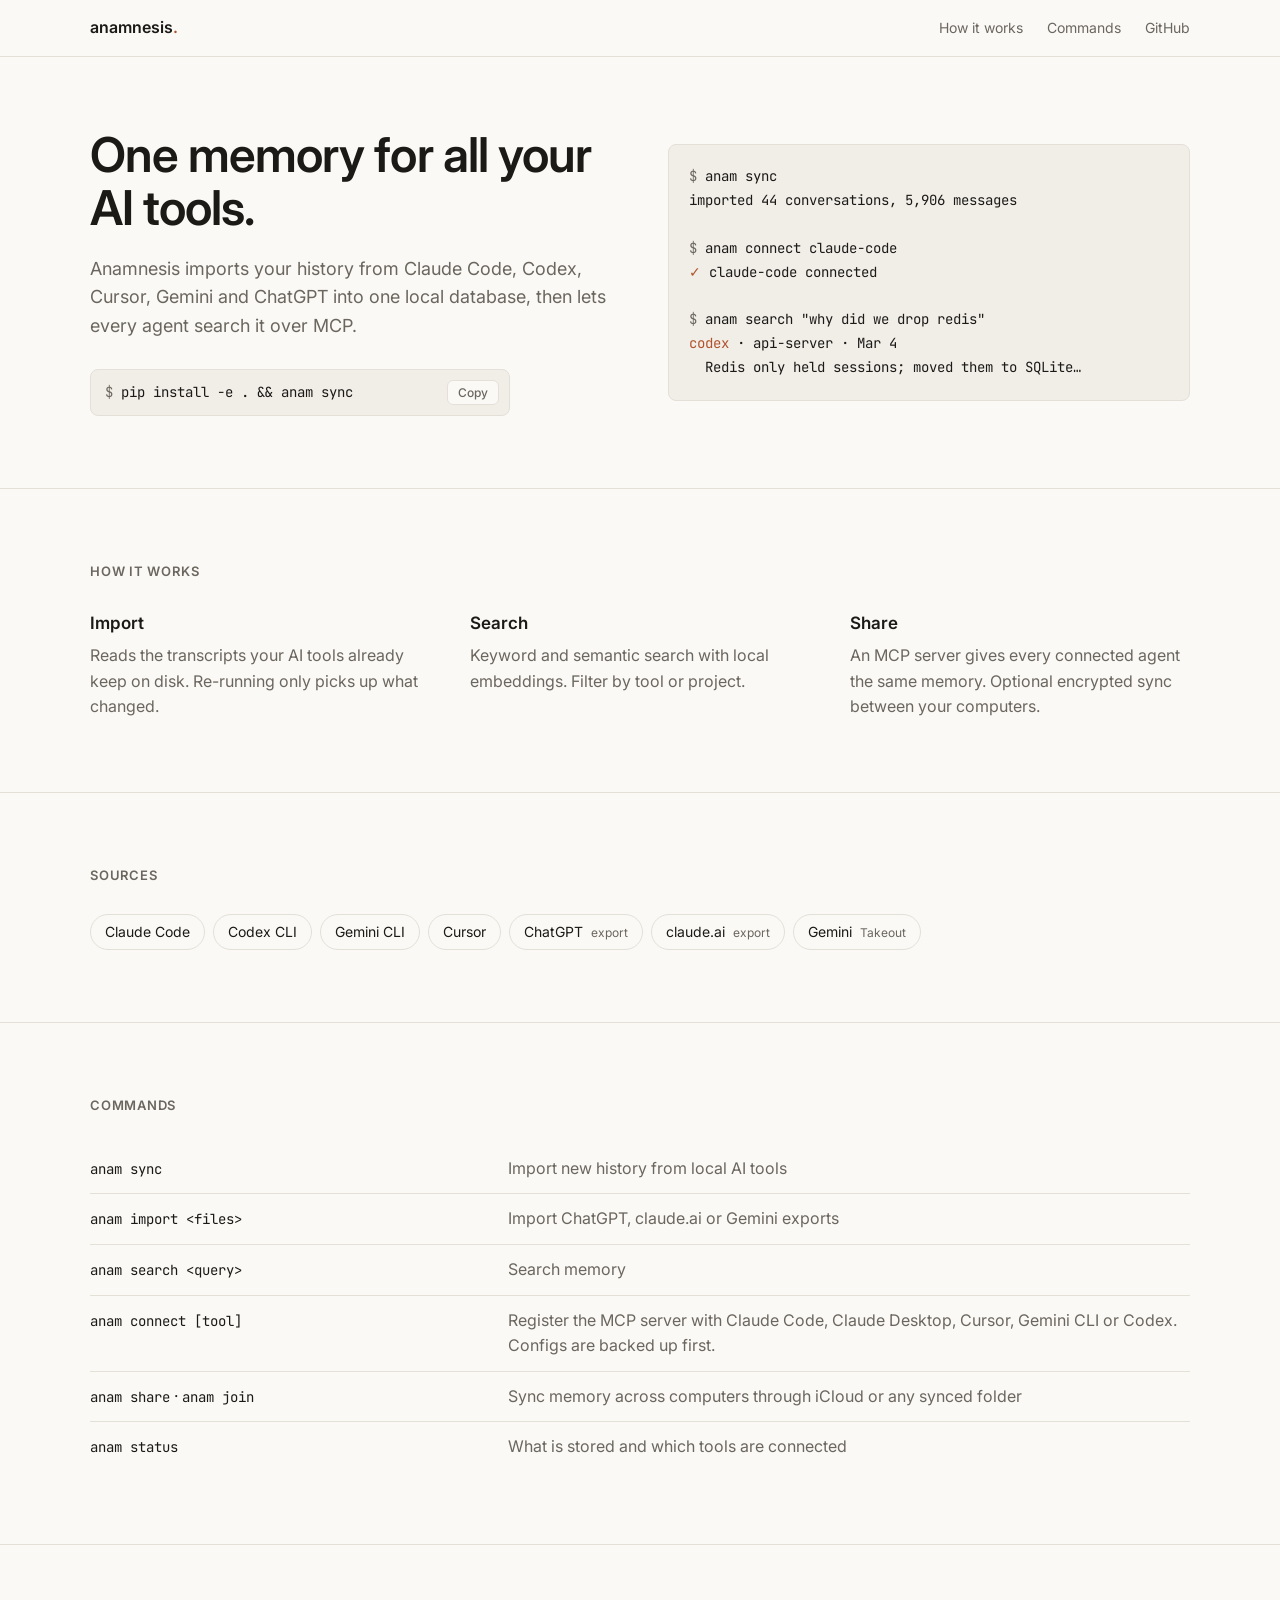
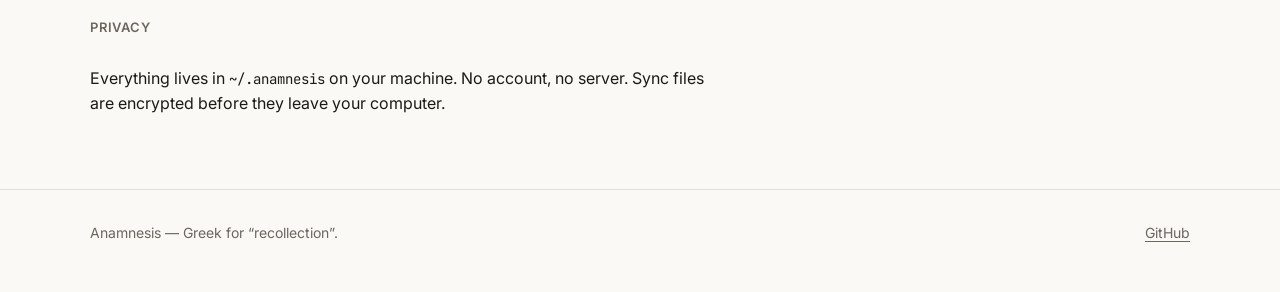
==== commit 11eeec24: "Landing page: strip down to a minimal, plain-spoken single page Co-Authored-By: Claude Opus 5.5 <nor" ====
--- a/site/index.html
+++ b/site/index.html
@@ -3,625 +3,202 @@
 <head>
 <meta charset="utf-8">
 <meta name="viewport" content="width=device-width, initial-scale=1">
-<title>Anamnesis — memory for your agents</title>
-<meta name="description" content="Anamnesis turns your Claude Code, Codex, Gemini CLI, Cursor and chat history into one local memory, and gives it back to every agent over MCP.">
+<title>Anamnesis — one local memory for all your AI tools</title>
+<meta name="description" content="Anamnesis imports your Claude Code, Codex, Cursor, Gemini and ChatGPT history into one local database and gives every agent access to it over MCP.">
 <link rel="preconnect" href="https://fonts.googleapis.com">
 <link rel="preconnect" href="https://fonts.gstatic.com" crossorigin>
-<link href="https://fonts.googleapis.com/css2?family=Newsreader:ital,opsz,wght@0,6..72,400;0,6..72,500;1,6..72,400&family=Hanken+Grotesk:wght@400;500;600&family=JetBrains+Mono:wght@400;500&display=swap" rel="stylesheet">
+<link href="https://fonts.googleapis.com/css2?family=Inter:wght@400;500;600&family=JetBrains+Mono:wght@400;500&display=swap" rel="stylesheet">
 <style>
-:root {
-  --paper: #f6f2ea;
-  --paper-2: #ede6da;
-  --ink: #221f1b;
-  --muted: #6b6258;
-  --line: #221f1b1f;
-  --terracotta: #b0532d;
-  --terracotta-2: #943f1e;
-  --ochre: #e0ad5a;
-  --on-dark: #f3ece1;
-  --on-dark-muted: #b9ad9e;
-  --line-dark: #f3ece124;
-  --term: #191714;
-  --term-dim: #8f877b;
-  --term-ok: #a9c28b;
-  --term-hl: #eaa978;
-  --serif: "Newsreader", Georgia, serif;
-  --sans: "Hanken Grotesk", ui-sans-serif, system-ui, -apple-system, "Segoe UI", sans-serif;
-  --mono: "JetBrains Mono", ui-monospace, Menlo, monospace;
-  --gutter: clamp(16px, 5vw, 64px);
-  --max: 1280px;
-  --ease: cubic-bezier(.2, .7, .2, 1);
-}
-* { box-sizing: border-box; }
-html { scroll-behavior: smooth; scroll-padding-top: 72px; }
-body {
-  margin: 0; background: var(--paper); color: var(--ink);
-  font-family: var(--sans); font-size: 17px; line-height: 1.6;
-  -webkit-font-smoothing: antialiased; overflow-x: hidden;
-}
-a { color: inherit; }
-button { font: inherit; color: inherit; }
-code { font-family: var(--mono); font-size: .82em; }
-.wrap { width: min(var(--max), 100% - 2 * var(--gutter)); margin-inline: auto; }
-
-/* ---------- nav ---------- */
-.nav {
-  position: sticky; top: 0; z-index: 50; background: #f6f2eae6; backdrop-filter: blur(10px);
-  border-bottom: 1px solid var(--line);
-}
-.nav .wrap { display: flex; align-items: center; gap: 28px; height: 64px; }
-.logo { display: flex; align-items: center; gap: 10px; text-decoration: none; flex: none; }
-.logo svg { width: 28px; height: 28px; }
-.logo span { font-family: var(--serif); font-size: 23px; letter-spacing: -.01em; }
-.nav nav { display: flex; gap: 24px; font-size: 15px; color: var(--muted); }
-.nav nav a { text-decoration: none; transition: color .2s; }
-.nav nav a:hover { color: var(--ink); }
-.nav .right { margin-left: auto; display: flex; align-items: center; gap: 14px; }
-
-.btn {
-  display: inline-flex; align-items: center; justify-content: center; gap: 8px; height: 42px; padding: 0 18px;
-  border-radius: 999px; border: 1px solid transparent; font-weight: 500; font-size: 15px; text-decoration: none; cursor: pointer;
-  transition: background .2s, transform .2s var(--ease); white-space: nowrap;
-}
-.btn:hover { transform: translateY(-1px); }
-.btn-ink { background: var(--ink); color: var(--paper); }
-.btn-ink:hover { background: #000; }
-.btn-paper { background: var(--paper); color: var(--ink); }
-.btn-paper:hover { background: #fff; }
-.copy {
-  display: inline-flex; align-items: center; gap: 10px; height: 42px; padding: 0 6px 0 16px; border-radius: 999px;
-  border: 1px solid var(--line); background: transparent; font-family: var(--mono); font-size: 13.5px; cursor: pointer;
-  transition: border-color .2s; white-space: nowrap;
-}
-.copy:hover { border-color: currentColor; }
-.copy .tag { font-family: var(--sans); font-size: 12px; padding: 5px 10px; border-radius: 999px; background: #221f1b10; }
-.hero .copy, .on-dark .copy { border-color: var(--line-dark); }
-.hero .copy .tag, .on-dark .copy .tag { background: #f3ece11a; }
-
-/* ---------- hero ---------- */
-.hero { background: var(--terracotta); color: var(--on-dark); position: relative; overflow: hidden; }
-.hero::after {
-  content: "ἀνάμνησις"; position: absolute; right: -2vw; bottom: -6vw; font-family: var(--serif); font-style: italic;
-  font-size: clamp(120px, 22vw, 360px); line-height: 1; color: #00000014; pointer-events: none; white-space: nowrap;
-}
-.hero .wrap {
-  position: relative; z-index: 1; display: grid; grid-template-columns: minmax(0, 1.05fr) minmax(0, .95fr);
-  gap: clamp(32px, 5vw, 80px); align-items: center; padding-block: clamp(56px, 9vw, 120px);
-}
-.eyebrow { font-family: var(--serif); font-style: italic; font-size: 19px; color: #f3ece1cc; margin: 0 0 18px; }
-h1 {
-  font-family: var(--serif); font-weight: 400; font-size: clamp(42px, 6vw, 84px); line-height: 1; letter-spacing: -.025em;
-  margin: 0 0 24px; text-wrap: balance;
-}
-h1 em { font-style: italic; color: #ffd9b8; }
-.hero .lead { font-size: clamp(17px, 1.6vw, 20px); color: #f3ece1d9; max-width: 34em; margin: 0 0 32px; }
-.cta { display: flex; flex-wrap: wrap; gap: 12px; align-items: center; }
-
-/* search demo */
-.recall {
-  background: var(--paper); color: var(--ink); border-radius: 18px; padding: 10px; min-width: 0;
-  box-shadow: 0 40px 80px -30px #3a150699, 0 0 0 1px #00000014;
-}
-.recall-bar { display: flex; align-items: center; gap: 10px; padding: 12px 14px; border-radius: 11px; background: #fff; border: 1px solid var(--line); font-size: 16px; min-height: 50px; }
-.recall-bar svg { width: 18px; height: 18px; color: var(--muted); flex: none; }
-.recall-q { flex: 1; min-width: 0; white-space: nowrap; overflow: hidden; text-overflow: ellipsis; }
-.recall-q .caret { display: inline-block; width: 2px; height: 1.1em; background: var(--terracotta); vertical-align: -3px; margin-left: 1px; animation: blink 1s steps(1) infinite; }
-.recall-meta { font-size: 12px; color: var(--muted); padding: 10px 6px 6px; display: flex; justify-content: space-between; gap: 10px; }
-.hits { list-style: none; margin: 0; padding: 0; display: grid; gap: 6px; min-height: 252px; align-content: start; }
-.hit {
-  padding: 12px 14px; border-radius: 11px; background: #fff; border: 1px solid var(--line);
-  opacity: 0; transform: translateY(8px); transition: opacity .45s var(--ease), transform .45s var(--ease);
-}
-.hit.in { opacity: 1; transform: none; }
-.hit-top { display: flex; align-items: center; gap: 8px; font-size: 12px; color: var(--muted); margin-bottom: 4px; }
-.hit-top .when { margin-left: auto; }
-.hit p { margin: 0; font-size: 14.5px; line-height: 1.45; }
-.hit mark { background: #b0532d1f; color: var(--terracotta-2); padding: 0 2px; border-radius: 3px; }
-.src { font-family: var(--mono); font-size: 11px; padding: 2px 8px; border-radius: 999px; font-weight: 500; white-space: nowrap; }
-.s-cc, .s-cw { background: #f0d6c4; color: #8a3d18; }
-.s-cx { background: #e3ded5; color: #3b3630; }
-.s-gm { background: #d6e2ef; color: #2c4f75; }
-.s-cu { background: #e5dbef; color: #5b3c80; }
-.s-gpt { background: #d6eadd; color: #2c6243; }
-.s-nt { background: #f3e5bf; color: #7a5a12; }
-
-/* ---------- sections ---------- */
-section { padding-block: clamp(72px, 10vw, 136px); }
-.on-dark { background: var(--ink); color: var(--on-dark); }
-.alt { background: var(--paper-2); }
-.kicker { display: flex; align-items: center; gap: 12px; font-size: 14px; font-weight: 500; letter-spacing: .02em; color: var(--terracotta); margin-bottom: 18px; }
-.on-dark .kicker { color: var(--ochre); }
-.kicker .num { font-family: var(--serif); font-style: italic; font-size: 20px; font-weight: 400; }
-h2 { font-family: var(--serif); font-weight: 400; font-size: clamp(34px, 4.4vw, 58px); line-height: 1.04; letter-spacing: -.02em; margin: 0 0 18px; text-wrap: balance; }
-h2 em { font-style: italic; color: var(--terracotta); }
-.on-dark h2 em { color: var(--ochre); }
-.sub { color: var(--muted); font-size: clamp(17px, 1.5vw, 19px); max-width: 36em; margin: 0; }
-.on-dark .sub { color: var(--on-dark-muted); }
-.head-row { display: flex; justify-content: space-between; align-items: flex-end; gap: 16px 48px; flex-wrap: wrap; margin-bottom: clamp(36px, 5vw, 64px); }
-.head-row > div { max-width: 40rem; }
-.head-row .sub { max-width: 28rem; }
-
-/* sources */
-.sources { display: grid; grid-template-columns: repeat(4, minmax(0, 1fr)); border-top: 1px solid var(--line); border-left: 1px solid var(--line); }
-.source { padding: 22px 22px 24px; border-right: 1px solid var(--line); border-bottom: 1px solid var(--line); min-width: 0; transition: background .25s; }
-.source:hover { background: #ffffff80; }
-.source-top { display: flex; align-items: center; justify-content: space-between; gap: 8px; margin-bottom: 10px; }
-.source b { font-weight: 600; font-size: 17px; }
-.source p { margin: 0; font-size: 14.5px; color: var(--muted); line-height: 1.5; }
-.how { font-size: 11.5px; font-family: var(--mono); color: var(--muted); white-space: nowrap; }
-.how.live::before { content: ""; display: inline-block; width: 6px; height: 6px; border-radius: 50%; background: #4f8a5b; margin-right: 6px; vertical-align: 1px; }
-
-/* steps */
-.steps { display: grid; grid-template-columns: repeat(3, minmax(0, 1fr)); gap: clamp(20px, 3vw, 40px); }
-.step { border-top: 2px solid var(--ink); padding-top: 20px; }
-.step .n { font-family: var(--serif); font-style: italic; font-size: 30px; color: var(--terracotta); line-height: 1; }
-.step h3 { font-family: var(--serif); font-weight: 500; font-size: 26px; margin: 14px 0 8px; letter-spacing: -.01em; }
-.step p { margin: 0; color: var(--muted); font-size: 16px; }
-
-/* feature rows */
-.row { display: grid; grid-template-columns: minmax(0, 1fr) minmax(0, 1.1fr); gap: clamp(32px, 6vw, 96px); align-items: center; }
-.row.flip > :first-child { order: 2; }
-.facts { list-style: none; padding: 0; margin: 32px 0 0; }
-.facts li { padding: 14px 0 14px 32px; border-top: 1px solid var(--line); position: relative; font-size: 16.5px; }
-.on-dark .facts li { border-color: var(--line-dark); }
-.facts li::before { content: "◆"; position: absolute; left: 4px; top: 15px; font-size: 10px; color: var(--terracotta); }
-.on-dark .facts li::before { color: var(--ochre); }
-.facts code { background: #221f1b10; padding: 2px 6px; border-radius: 5px; }
-.on-dark .facts code { background: #f3ece11a; }
-
-/* terminal */
-.term {
-  background: var(--term); color: #ebe4d8; border-radius: 14px; overflow: hidden; min-width: 0;
-  font-family: var(--mono); font-size: 13px; line-height: 1.7; box-shadow: 0 40px 80px -40px #221f1b99, 0 0 0 1px #ffffff12;
-}
-.term-head { display: flex; align-items: center; gap: 4px; padding: 8px 8px 8px 14px; border-bottom: 1px solid #ffffff14; }
-.dots { display: flex; gap: 6px; margin-right: 10px; flex: none; }
-.dots i { width: 10px; height: 10px; border-radius: 50%; background: #ffffff26; display: block; }
-.tabs { display: flex; gap: 2px; overflow-x: auto; scrollbar-width: none; min-width: 0; }
-.tabs button, .tabs span {
-  border: 0; background: none; color: var(--term-dim); font-family: var(--sans); font-size: 13px; padding: 6px 12px; border-radius: 8px; cursor: pointer; white-space: nowrap;
-}
-.tabs span { cursor: default; }
-.tabs button:hover { color: #fff; }
-.tabs .on { background: #ffffff14; color: #fff; }
-.replay { margin-left: auto; flex: none; border: 0; background: none; color: var(--term-dim); cursor: pointer; font-family: var(--sans); font-size: 13px; padding: 6px 10px; border-radius: 8px; white-space: nowrap; }
-.replay:hover { color: #fff; background: #ffffff10; }
-.term-body { padding: 16px 18px 20px; white-space: pre; overflow-x: auto; min-height: 290px; }
-.term-body .d { color: var(--term-dim); }
-.term-body .k { color: var(--term-hl); }
-.term-body .g { color: var(--term-ok); }
-.term-body .w { color: #fff; }
-.caret-b { display: inline-block; width: 7px; height: 14px; background: #ebe4d8; vertical-align: -2px; animation: blink 1s steps(1) infinite; }
-.devs { display: grid; grid-template-columns: 1fr 1fr; gap: 10px; padding: 16px 18px 4px; font-family: var(--sans); }
-.dev { border: 1px solid #ffffff1a; border-radius: 10px; padding: 10px 12px; font-size: 13px; }
-.dev b { font-weight: 600; color: #fff; display: block; }
-.dev span { color: var(--term-dim); font-size: 12px; }
-.dev .segs { display: flex; gap: 3px; margin-top: 8px; }
-.dev .segs i { flex: 1; height: 6px; border-radius: 2px; background: #ffffff1f; transition: background .3s; }
-.dev .segs i.f { background: var(--term-ok); }
-.dev.b .segs i.f { background: var(--term-hl); }
-
-/* install */
-.install-grid { display: grid; grid-template-columns: repeat(3, minmax(0, 1fr)); gap: 14px; margin-top: clamp(36px, 5vw, 56px); }
-.inst { border: 1px solid var(--line-dark); border-radius: 14px; padding: 22px; display: flex; flex-direction: column; gap: 10px; min-width: 0; }
-.inst .n { font-family: var(--serif); font-style: italic; font-size: 22px; color: var(--ochre); }
-.inst h3 { margin: 0; font-weight: 600; font-size: 18px; }
-.inst p { margin: 0 0 8px; color: var(--on-dark-muted); font-size: 15px; flex: 1; }
-.inst .copy { width: 100%; justify-content: space-between; }
-.quote { margin: clamp(56px, 8vw, 96px) 0 0; font-family: var(--serif); font-style: italic; font-size: clamp(24px, 3vw, 36px); line-height: 1.25; max-width: 24em; }
-.quote cite { display: block; font-style: normal; font-family: var(--sans); font-size: 14px; color: var(--on-dark-muted); margin-top: 12px; }
-
-/* footer */
-footer { background: var(--ink); color: var(--on-dark-muted); font-size: 14.5px; }
-.meander {
-  height: 22px; opacity: .3;
-  background-image: url("data:image/svg+xml,%3Csvg xmlns='http://www.w3.org/2000/svg' width='22' height='22' viewBox='0 0 22 22'%3E%3Cpath d='M0 21H22M0 1H22M2.5 21V4.5H17.5V17.5H7V9H13V13' fill='none' stroke='%23f3ece1' stroke-width='1.3'/%3E%3C/svg%3E");
-  background-size: 22px 22px; background-repeat: repeat-x;
-}
-footer .wrap { display: flex; justify-content: space-between; align-items: center; gap: 24px; flex-wrap: wrap; padding-block: 36px 44px; }
-footer .logo span { color: var(--on-dark); }
-footer nav { display: flex; gap: 22px; flex-wrap: wrap; }
-footer nav a { text-decoration: none; }
-footer nav a:hover { color: var(--on-dark); }
-
-/* reveal */
-.rv { opacity: 0; transform: translateY(20px); transition: opacity .8s var(--ease), transform .8s var(--ease); }
-.rv.in { opacity: 1; transform: none; }
-@keyframes blink { 50% { opacity: 0; } }
-@media (prefers-reduced-motion: reduce) {
-  .rv, .hit { opacity: 1; transform: none; transition: none; }
-  .caret, .caret-b { animation: none; }
-}
-
-/* ---------- responsive ---------- */
-@media (max-width: 1080px) {
-  .nav nav { display: none; }
-  .sources { grid-template-columns: repeat(2, minmax(0, 1fr)); }
-}
-@media (max-width: 900px) {
-  .hero .wrap, .row { grid-template-columns: minmax(0, 1fr); }
-  .row.flip > :first-child { order: 0; }
-  .steps, .install-grid { grid-template-columns: minmax(0, 1fr); }
-  .hits { min-height: 0; }
-  .term-body { min-height: 0; }
-}
-@media (max-width: 560px) {
-  body { font-size: 16px; }
-  .nav .copy { display: none; }
-  .nav .wrap { height: 58px; }
-  .source { padding: 16px 14px 18px; }
-  .source-top { flex-direction: column; align-items: flex-start; gap: 2px; margin-bottom: 6px; }
-  .source b { font-size: 15.5px; }
-  .source p { font-size: 13.5px; }
-  .cta .btn, .cta .copy { width: 100%; }
-  .cta .copy { justify-content: space-between; }
-  .term-body { font-size: 11.5px; padding: 14px; }
-  .devs { grid-template-columns: 1fr; }
-  .recall-meta span:last-child { display: none; }
-  .hit-top .when { display: none; }
-  footer .wrap { flex-direction: column; align-items: flex-start; }
-}
+  :root {
+    --bg: #faf9f6; --fg: #1c1a17; --muted: #6b665e; --line: #e4e0d8;
+    --accent: #b0532d; --code-bg: #f1eee8; --gutter: 24px;
+    --sans: "Inter", system-ui, -apple-system, sans-serif;
+    --mono: "JetBrains Mono", ui-monospace, Menlo, monospace;
+  }
+  @media (prefers-color-scheme: dark) {
+    :root { --bg: #141311; --fg: #ece8e1; --muted: #9a948a; --line: #2a2825; --accent: #e07a4f; --code-bg: #1d1b19; }
+  }
+  * { box-sizing: border-box; }
+  html { -webkit-text-size-adjust: 100%; }
+  body { margin: 0; background: var(--bg); color: var(--fg); font: 16px/1.6 var(--sans); -webkit-font-smoothing: antialiased; }
+  a { color: inherit; text-underline-offset: 3px; }
+  code, pre { font-family: var(--mono); font-size: 14px; }
+
+  .wrap { width: min(1100px, 100% - 2 * var(--gutter)); margin: 0 auto; }
+
+  header { border-bottom: 1px solid var(--line); }
+  header .wrap { display: flex; align-items: center; justify-content: space-between; height: 56px; }
+  .logo { font-weight: 600; text-decoration: none; }
+  .logo span { color: var(--accent); }
+  header nav { display: flex; gap: 24px; font-size: 14px; color: var(--muted); }
+  header nav a { text-decoration: none; }
+  header nav a:hover { color: var(--fg); }
+
+  section { border-bottom: 1px solid var(--line); padding: 72px 0; }
+
+  .hero .wrap { display: grid; grid-template-columns: minmax(0, 1fr) minmax(0, 1fr); gap: 56px; align-items: center; }
+  h1 { font-size: clamp(32px, 4.4vw, 48px); line-height: 1.1; letter-spacing: -0.02em; font-weight: 600; margin: 0 0 20px; }
+  .lede { font-size: 18px; color: var(--muted); margin: 0 0 28px; max-width: 34em; }
+
+  .install { display: flex; align-items: center; justify-content: space-between; gap: 12px;
+    background: var(--code-bg); border: 1px solid var(--line); border-radius: 8px; padding: 10px 10px 10px 14px; max-width: 420px; }
+  .install code { overflow-x: auto; white-space: nowrap; }
+  .install code::before { content: "$ "; color: var(--muted); }
+  .copy { font: 500 12px var(--sans); color: var(--muted); background: var(--bg); border: 1px solid var(--line);
+    border-radius: 6px; padding: 4px 10px; cursor: pointer; flex: none; }
+  .copy:hover { color: var(--fg); border-color: var(--muted); }
+
+  pre.term { margin: 0; background: var(--code-bg); border: 1px solid var(--line); border-radius: 8px;
+    padding: 20px; line-height: 1.7; overflow-x: auto; }
+  .term .p { color: var(--muted); }
+  .term .a { color: var(--accent); }
+
+  h2 { font-size: 13px; font-weight: 600; letter-spacing: 0.06em; text-transform: uppercase; color: var(--muted); margin: 0 0 28px; }
+
+  .grid { display: grid; grid-template-columns: repeat(3, minmax(0, 1fr)); gap: 40px; }
+  .grid h3 { font-size: 17px; font-weight: 600; margin: 0 0 6px; }
+  .grid p { margin: 0; color: var(--muted); }
+
+  table { width: 100%; border-collapse: collapse; }
+  td { padding: 12px 0; border-top: 1px solid var(--line); vertical-align: top; }
+  tr:first-child td { border-top: 0; }
+  td:first-child { width: 38%; padding-right: 24px; }
+  td:last-child { color: var(--muted); }
+
+  .sources { display: flex; flex-wrap: wrap; gap: 8px; margin: 0; padding: 0; list-style: none; }
+  .sources li { border: 1px solid var(--line); border-radius: 999px; padding: 6px 14px; font-size: 14px; }
+  .sources li small { color: var(--muted); font-size: 12px; margin-left: 4px; }
+
+  .note { margin: 0; max-width: 40em; }
+
+  footer { padding: 32px 0 48px; font-size: 14px; color: var(--muted); }
+  footer .wrap { display: flex; justify-content: space-between; gap: 16px; flex-wrap: wrap; }
+
+  @media (max-width: 860px) {
+    .hero .wrap { grid-template-columns: minmax(0, 1fr); gap: 40px; }
+    .grid { grid-template-columns: minmax(0, 1fr); gap: 28px; }
+    section { padding: 56px 0; }
+  }
+  @media (max-width: 560px) {
+    :root { --gutter: 16px; }
+    header nav a:not(:last-child) { display: none; }
+    .lede { font-size: 17px; }
+    pre.term { padding: 16px; font-size: 12.5px; }
+    table, tbody, tr, td { display: block; width: 100% !important; }
+    td { padding: 0; border: 0 !important; }
+    tr { padding: 12px 0; border-top: 1px solid var(--line); }
+    tr:first-child { border-top: 0; }
+  }
 </style>
 </head>
 <body>
 
-<header class="nav">
+<header>
   <div class="wrap">
-    <a href="#top" class="logo" aria-label="Anamnesis home">
-      <svg viewBox="0 0 32 32" aria-hidden="true"><circle cx="16" cy="16" r="15" fill="#b0532d"/><circle cx="16" cy="16" r="12.3" fill="none" stroke="#f6f2ea" stroke-width=".8" stroke-dasharray="1.6 2"/><path d="M16 8 9.6 24h2.9l1.4-3.7h4.2l1.4 3.7h2.9L16 8Zm-1.3 10.1L16 14.4l1.3 3.7h-2.6Z" fill="#f6f2ea"/></svg>
-      <span>anamnesis</span>
-    </a>
-    <nav aria-label="Main">
-      <a href="#sources">Sources</a>
-      <a href="#agents">Agents</a>
-      <a href="#computers">Computers</a>
-      <a href="#private">Privacy</a>
+    <a class="logo" href="#">anamnesis<span>.</span></a>
+    <nav>
+      <a href="#how">How it works</a>
+      <a href="#commands">Commands</a>
+      <a href="#">GitHub</a>
     </nav>
-    <div class="right">
-      <button class="copy" data-copy="anam sync">anam sync <span class="tag">copy</span></button>
-      <a class="btn btn-ink" href="#install">Install</a>
-    </div>
   </div>
 </header>
 
-<main id="top">
-
-  <section class="hero" style="padding:0" aria-labelledby="h1">
-    <div class="wrap">
-      <div class="rv">
-        <p class="eyebrow">anamnesis: to learn is to remember</p>
-        <h1 id="h1">Your agents already know. <em>Let them remember.</em></h1>
-        <p class="lead">One local memory under Claude Code, Codex, Gemini CLI, Cursor and your chat apps. Ask any of them, and they recall what the others learned.</p>
-        <div class="cta">
-          <a class="btn btn-paper" href="#install">Install locally</a>
-          <button class="copy" data-copy="anam sync">anam sync <span class="tag">copy</span></button>
+<main>
+  <section class="hero">
+    <div class="wrap">
+      <div>
+        <h1>One memory for all your AI tools.</h1>
+        <p class="lede">Anamnesis imports your history from Claude Code, Codex, Cursor, Gemini and ChatGPT into one local database, then lets every agent search it over MCP.</p>
+        <div class="install">
+          <code>pip install -e . &amp;&amp; anam sync</code>
+          <button class="copy" data-copy="pip install -e . && anam sync">Copy</button>
         </div>
       </div>
-      <div class="recall rv" aria-label="Example: searching your memory">
-        <div class="recall-bar">
-          <svg viewBox="0 0 24 24" fill="none" stroke="currentColor" stroke-width="2"><circle cx="11" cy="11" r="7"/><path d="m20 20-3.5-3.5"/></svg>
-          <span class="recall-q" id="rq"></span>
-        </div>
-        <div class="recall-meta"><span id="rmeta">searching 6 tools · 5,906 messages</span><span>on this Mac</span></div>
-        <ul class="hits" id="hits"></ul>
+<pre class="term"><span class="p">$</span> anam sync
+imported 44 conversations, 5,906 messages
+
+<span class="p">$</span> anam connect claude-code
+<span class="a">✓</span> claude-code connected
+
+<span class="p">$</span> anam search "why did we drop redis"
+<span class="a">codex</span> · api-server · Mar 4
+  Redis only held sessions; moved them to SQLite…</pre>
+    </div>
+  </section>
+
+  <section id="how">
+    <div class="wrap">
+      <h2>How it works</h2>
+      <div class="grid">
+        <div>
+          <h3>Import</h3>
+          <p>Reads the transcripts your AI tools already keep on disk. Re-running only picks up what changed.</p>
+        </div>
+        <div>
+          <h3>Search</h3>
+          <p>Keyword and semantic search with local embeddings. Filter by tool or project.</p>
+        </div>
+        <div>
+          <h3>Share</h3>
+          <p>An MCP server gives every connected agent the same memory. Optional encrypted sync between your computers.</p>
+        </div>
       </div>
     </div>
   </section>
 
-  <section id="sources" aria-labelledby="h-sources">
-    <div class="wrap">
-      <div class="head-row rv">
-        <div>
-          <div class="kicker"><span class="num">i.</span> It starts full</div>
-          <h2 id="h-sources">Built from the history <em>you already have.</em></h2>
-        </div>
-        <p class="sub">No new habit. Your tools already wrote everything down. Anamnesis reads it where it lives and keeps up as you work.</p>
-      </div>
-      <div class="sources rv">
-        <div class="source"><div class="source-top"><b>Claude Code</b><span class="how live">live</span></div><p>Every session and project from <code>~/.claude</code>.</p></div>
-        <div class="source"><div class="source-top"><b>Codex CLI</b><span class="how live">live</span></div><p>Rollouts, agent work and code changes.</p></div>
-        <div class="source"><div class="source-top"><b>Gemini CLI</b><span class="how live">live</span></div><p>Checkpointed chats, replayed in order.</p></div>
-        <div class="source"><div class="source-top"><b>Cursor</b><span class="how live">live</span></div><p>Composer threads and inline chat history.</p></div>
-        <div class="source"><div class="source-top"><b>ChatGPT</b><span class="how">export</span></div><p>Your data export, the branch you kept.</p></div>
-        <div class="source"><div class="source-top"><b>claude.ai</b><span class="how">export</span></div><p>Web and desktop conversations.</p></div>
-        <div class="source"><div class="source-top"><b>Gemini</b><span class="how">export</span></div><p>Google Takeout activity, grouped into chats.</p></div>
-        <div class="source"><div class="source-top"><b>Your notes</b><span class="how live">live</span></div><p>Decisions agents save with <code>remember</code>.</p></div>
-      </div>
-    </div>
-  </section>
-
-  <section class="alt" aria-labelledby="h-how">
-    <div class="wrap">
-      <div class="head-row rv">
-        <div>
-          <div class="kicker"><span class="num">ii.</span> How it works</div>
-          <h2 id="h-how">Three verbs. <em>That's the product.</em></h2>
-        </div>
-      </div>
-      <div class="steps">
-        <div class="step rv"><div class="n">Import</div><h3>Read what happened</h3><p>Transcripts from every tool on this machine land in one SQLite file. Only changed files are re-read, and nothing is stored twice.</p></div>
-        <div class="step rv"><div class="n">Recall</div><h3>Search by meaning</h3><p>Full-text and local embeddings, ranked together. Filter by tool, project or thread, from the terminal, the web UI or any agent.</p></div>
-        <div class="step rv"><div class="n">Share</div><h3>Give it to every agent</h3><p>One MCP server, registered with a single command, so each tool reads and writes the same memory.</p></div>
-      </div>
-    </div>
-  </section>
-
-  <section class="on-dark" id="agents" aria-labelledby="h-agents">
-    <div class="wrap row">
-      <div class="rv">
-        <div class="kicker"><span class="num">iii.</span> Every agent</div>
-        <h2 id="h-agents">Ask once. <em>Every agent knows.</em></h2>
-        <p class="sub">Agents look things up before asking you, and write down decisions as they make them. Switch tools mid-task without re-explaining a thing.</p>
-        <ul class="facts">
-          <li><code>search_memory</code>, <code>recent_conversations</code>, <code>get_conversation</code>, <code>remember</code></li>
-          <li><code>anam connect all</code> registers it everywhere and backs up every config it touches</li>
-          <li>Sessions already open see new memories within a minute</li>
-        </ul>
-      </div>
-      <div class="term rv" data-demo="agents">
-        <div class="term-head">
-          <span class="dots" aria-hidden="true"><i></i><i></i><i></i></span>
-          <div class="tabs" role="tablist" aria-label="Agent">
-            <button class="on" role="tab" aria-selected="true" data-tab="0">Claude Code</button>
-            <button role="tab" aria-selected="false" data-tab="1">Cursor</button>
-            <button role="tab" aria-selected="false" data-tab="2">Codex</button>
-          </div>
-          <button class="replay" aria-label="Play again">↻ Replay</button>
-        </div>
-        <div class="term-body"></div>
-      </div>
-    </div>
-  </section>
-
-  <section id="computers" aria-labelledby="h-computers">
-    <div class="wrap row flip">
-      <div class="rv">
-        <div class="kicker"><span class="num">iv.</span> Every computer</div>
-        <h2 id="h-computers">New laptop. <em>Same memory.</em></h2>
-        <p class="sub">Pair your computers with one code. Memory travels through a folder you already sync, encrypted so the cloud can't read it.</p>
-        <ul class="facts">
-          <li>Each computer writes only its own log, so there's nothing to conflict</li>
-          <li>AES-256-GCM; the key lives in your pairing code, never in the folder</li>
-          <li>iCloud Drive by default, Dropbox or Syncthing too. No server of ours</li>
-        </ul>
-      </div>
-      <div class="term rv" data-demo="devices">
-        <div class="term-head">
-          <span class="dots" aria-hidden="true"><i></i><i></i><i></i></span>
-          <div class="tabs"><span class="on">Pairing</span></div>
-          <button class="replay" aria-label="Play again">↻ Replay</button>
-        </div>
-        <div class="devs">
-          <div class="dev"><b>work-macbook</b><span>writes its own log</span><div class="segs" data-dev="a"><i></i><i></i><i></i><i></i><i></i><i></i></div></div>
-          <div class="dev b"><b>home-desktop</b><span>writes its own log</span><div class="segs" data-dev="b"><i></i><i></i><i></i><i></i><i></i><i></i></div></div>
-        </div>
-        <div class="term-body" style="min-height:170px"></div>
-      </div>
-    </div>
-  </section>
-
-  <section class="alt" id="private" aria-labelledby="h-private">
-    <div class="wrap row">
-      <div class="rv">
-        <div class="kicker"><span class="num">v.</span> Yours</div>
-        <h2 id="h-private">It's just <em>a folder.</em></h2>
-        <p class="sub">A SQLite file and a vector index in your home directory. Read it, back it up, delete it.</p>
-        <ul class="facts">
-          <li>Embeddings run on your CPU. No account, no telemetry, no API key</li>
-          <li>Your own keys from <code>.env</code> are used only if you chat inside Anamnesis</li>
-          <li>Terminal UI, web UI and CLI all read the same store</li>
-        </ul>
-      </div>
-      <div class="term rv" data-demo="folder">
-        <div class="term-head">
-          <span class="dots" aria-hidden="true"><i></i><i></i><i></i></span>
-          <div class="tabs"><span class="on">~/.anamnesis</span></div>
-          <button class="replay" aria-label="Play again">↻ Replay</button>
-        </div>
-        <div class="term-body"></div>
-      </div>
-    </div>
-  </section>
-
-  <section class="on-dark" id="install" aria-labelledby="h-install">
-    <div class="wrap">
-      <div class="head-row rv" style="margin-bottom:0">
-        <div>
-          <div class="kicker"><span class="num">vi.</span> Begin</div>
-          <h2 id="h-install">Stop re-explaining. <em>Start remembering.</em></h2>
-        </div>
-        <p class="sub">Python 3.11+ on macOS or Linux. Three commands, and your memory is already full.</p>
-      </div>
-      <div class="install-grid">
-        <div class="inst rv"><span class="n">one</span><h3>Install</h3><p>From a clone of the repo.</p><button class="copy" data-copy="pip install -e .">pip install -e . <span class="tag">copy</span></button></div>
-        <div class="inst rv"><span class="n">two</span><h3>Import your history</h3><p>Reads every supported tool on this machine.</p><button class="copy" data-copy="anam sync">anam sync <span class="tag">copy</span></button></div>
-        <div class="inst rv"><span class="n">three</span><h3>Connect your agents</h3><p>Claude Code, Claude Desktop, Cursor, Gemini CLI, Codex.</p><button class="copy" data-copy="anam connect all">anam connect all <span class="tag">copy</span></button></div>
-      </div>
-      <blockquote class="quote rv">“Seeking and learning are, in fact, nothing but recollection.”<cite>Plato, Meno 81d</cite></blockquote>
+  <section>
+    <div class="wrap">
+      <h2>Sources</h2>
+      <ul class="sources">
+        <li>Claude Code</li>
+        <li>Codex CLI</li>
+        <li>Gemini CLI</li>
+        <li>Cursor</li>
+        <li>ChatGPT <small>export</small></li>
+        <li>claude.ai <small>export</small></li>
+        <li>Gemini <small>Takeout</small></li>
+      </ul>
+    </div>
+  </section>
+
+  <section id="commands">
+    <div class="wrap">
+      <h2>Commands</h2>
+      <table>
+        <tr><td><code>anam sync</code></td><td>Import new history from local AI tools</td></tr>
+        <tr><td><code>anam import &lt;files&gt;</code></td><td>Import ChatGPT, claude.ai or Gemini exports</td></tr>
+        <tr><td><code>anam search &lt;query&gt;</code></td><td>Search memory</td></tr>
+        <tr><td><code>anam connect [tool]</code></td><td>Register the MCP server with Claude Code, Claude Desktop, Cursor, Gemini CLI or Codex. Configs are backed up first.</td></tr>
+        <tr><td><code>anam share</code> · <code>anam join</code></td><td>Sync memory across computers through iCloud or any synced folder</td></tr>
+        <tr><td><code>anam status</code></td><td>What is stored and which tools are connected</td></tr>
+      </table>
+    </div>
+  </section>
+
+  <section>
+    <div class="wrap">
+      <h2>Privacy</h2>
+      <p class="note">Everything lives in <code>~/.anamnesis</code> on your machine. No account, no server. Sync files are encrypted before they leave your computer.</p>
     </div>
   </section>
 </main>
 
 <footer>
-  <div class="meander" aria-hidden="true"></div>
   <div class="wrap">
-    <a href="#top" class="logo" aria-label="Anamnesis home">
-      <svg viewBox="0 0 32 32" aria-hidden="true"><circle cx="16" cy="16" r="15" fill="#b0532d"/><circle cx="16" cy="16" r="12.3" fill="none" stroke="#f6f2ea" stroke-width=".8" stroke-dasharray="1.6 2"/><path d="M16 8 9.6 24h2.9l1.4-3.7h4.2l1.4 3.7h2.9L16 8Zm-1.3 10.1L16 14.4l1.3 3.7h-2.6Z" fill="#f6f2ea"/></svg>
-      <span>anamnesis</span>
-    </a>
-    <nav aria-label="Footer">
-      <a href="#sources">Sources</a><a href="#agents">Agents</a><a href="#computers">Computers</a><a href="#private">Privacy</a><a href="#">GitHub</a>
-    </nav>
-    <span>© 2026 Anamnesis · local-first</span>
+    <span>Anamnesis — Greek for “recollection”.</span>
+    <a href="#">GitHub</a>
   </div>
 </footer>
 
 <script>
-(() => {
-  const reduce = matchMedia("(prefers-reduced-motion: reduce)").matches;
-  const wait = (ms) => new Promise((r) => setTimeout(r, reduce ? 0 : ms));
-
-  /* hero: a live memory search that cycles through example questions */
-  const QUERIES = [
-    {
-      q: "why did we drop redis for the rate limiter",
-      hits: [
-        ["s-cx", "codex", "12 days ago", "Moved the token bucket into <mark>Postgres</mark> advisory locks: <mark>Redis</mark> was the last stateful service."],
-        ["s-cu", "cursor", "9 days ago", "Load test on the Postgres <mark>limiter</mark>: 2k rps, p99 3.8 ms."],
-        ["s-gpt", "chatgpt", "3 weeks ago", "Trade-offs of <mark>rate limiting</mark> in the database vs. a cache."],
-      ],
-    },
-    {
-      q: "how do I run the staging migration safely",
-      hits: [
-        ["s-cc", "claude-code", "yesterday", "Add the constraint as NOT VALID, then VALIDATE in a second <mark>migration</mark>."],
-        ["s-nt", "note", "last week", "Never run alembic from CI against <mark>staging</mark>; use the runbook."],
-        ["s-gm", "gemini-cli", "2 weeks ago", "Lock timeouts explain why the <mark>migration</mark> hung on staging."],
-      ],
-    },
-    {
-      q: "what tone did we pick for onboarding emails",
-      hits: [
-        ["s-cw", "claude.ai", "last month", "Warm, second person, one idea per <mark>email</mark>, no exclamation marks."],
-        ["s-gpt", "chatgpt", "last month", "Three subject lines for the day-2 <mark>onboarding</mark> nudge."],
-        ["s-nt", "note", "3 weeks ago", "Decision: drop the founder letter from <mark>onboarding</mark>."],
-      ],
-    },
-  ];
-  const rq = document.getElementById("rq");
-  const hitsEl = document.getElementById("hits");
-  const rmeta = document.getElementById("rmeta");
-  async function heroLoop() {
-    for (let n = 0; ; n = (n + 1) % QUERIES.length) {
-      const { q, hits } = QUERIES[n];
-      hitsEl.innerHTML = "";
-      rmeta.textContent = "searching 6 tools · 5,906 messages";
-      for (let i = 1; i <= q.length; i++) {
-        rq.innerHTML = q.slice(0, i) + '<span class="caret"></span>';
-        await wait(38);
-      }
-      await wait(350);
-      rmeta.textContent = `${hits.length} memories · ${18 + n * 7} ms`;
-      for (const [cls, src, when, text] of hits) {
-        const li = document.createElement("li");
-        li.className = "hit";
-        li.innerHTML = `<div class="hit-top"><span class="src ${cls}">${src}</span><span class="when">${when}</span></div><p>${text}</p>`;
-        hitsEl.appendChild(li);
-        requestAnimationFrame(() => requestAnimationFrame(() => li.classList.add("in")));
-        await wait(260);
-      }
-      if (reduce) return;
-      await wait(3600);
-    }
-  }
-  heroLoop();
-
-  /* terminal demos: [delay before the line (ms), html] */
-  const SCRIPTS = {
-    agents: (tab) => [
-      [
-        [0, '<span class="d">~/code/checkout-api · claude</span>'],
-        [500, '<span class="k">&gt;</span> <span class="w">why did we drop redis for the rate limiter?</span>'],
-        [700, '<span class="k">●</span> anamnesis.search_memory<span class="d">("rate limiter redis")</span>'],
-        [500, '  <span class="d">⎿ 3 hits · codex 12d · cursor 9d · chatgpt 3w</span>'],
-        [700, 'You decided this in Codex on Oct 30: the token'],
-        [100, 'bucket moved into Postgres advisory locks, since'],
-        [100, 'Redis was the last stateful service. The Cursor'],
-        [100, 'load test kept p99 under 4 ms. Keep that design?'],
-      ],
-      [
-        [0, '<span class="d">composer · checkout-api</span>'],
-        [500, '<span class="k">&gt;</span> <span class="w">add the limiter to /refunds like the others</span>'],
-        [700, '<span class="k">●</span> anamnesis.recent_conversations<span class="d">(project=…)</span>'],
-        [500, '  <span class="d">⎿ claude-code 2h ago · "rate limiter design"</span>'],
-        [700, 'Using the Postgres bucket from your Claude Code'],
-        [100, 'session this morning (same 20 req/s per key).'],
-        [100, 'Edited <span class="g">refunds.py</span> +14 −2'],
-      ],
-      [
-        [0, '<span class="d">codex · checkout-api</span>'],
-        [500, '<span class="k">&gt;</span> <span class="w">ship it, and note why we chose postgres</span>'],
-        [700, '<span class="k">●</span> anamnesis.remember<span class="d">(topic="checkout-api")</span>'],
-        [500, '  <span class="d">⎿ saved to Notes: checkout-api</span>'],
-        [700, 'Saved. Claude Code, Cursor and Gemini CLI will'],
-        [100, 'find this the next time anyone asks about rate'],
-        [100, 'limiting in this repo.'],
-      ],
-    ][tab],
-    devices: () => [
-      [0, '<span class="k">work-macbook $</span> <span class="w">anam share</span>'],
-      [600, '  pairing code  <span class="g">K7QF-2MXA-…-PL4D</span>'],
-      [900, '<span class="k">home-desktop $</span> <span class="w">anam join K7QF-…</span>'],
-      [700, '  <span class="g">✓</span> joined · pulled 6 segments'],
-      [700, '  <span class="g">✓</span> searchable here <span class="d">· syncs both ways</span>'],
-    ],
-    folder: () => [
-      [0, '<span class="k">$</span> <span class="w">ls ~/.anamnesis</span>'],
-      [400, 'anamnesis.db   <span class="d">conversations + full-text</span>'],
-      [200, 'vectors/       <span class="d">local embeddings</span>'],
-      [200, 'models/        <span class="d">bge-small, runs on CPU</span>'],
-      [500, ''],
-      [100, '<span class="k">$</span> <span class="w">anam status</span>'],
-      [400, '  Claude Code        44 conversations'],
-      [150, '  Codex CLI          12 conversations'],
-      [150, '  Cursor             19 conversations'],
-      [150, '  messages (total)   <span class="g">5,906</span>'],
-    ],
-  };
-
-  const runs = new WeakMap();
-  async function play(term, tab = 0) {
-    const token = {};
-    runs.set(term, token);
-    const body = term.querySelector(".term-body");
-    const kind = term.dataset.demo;
-    const segA = [...term.querySelectorAll('[data-dev="a"] i')];
-    const segB = [...term.querySelectorAll('[data-dev="b"] i')];
-    [...segA, ...segB].forEach((s) => s.classList.remove("f"));
-    const out = [];
-    body.innerHTML = '<span class="caret-b"></span>';
-    for (const [i, [delay, html]] of SCRIPTS[kind](tab).entries()) {
-      await wait(delay);
-      if (runs.get(term) !== token) return;
-      out.push(html);
-      body.innerHTML = out.join("\n") + ' <span class="caret-b"></span>';
-      if (kind === "devices") {
-        segA.forEach((s, j) => j < 3 + i && s.classList.add("f"));
-        if (i >= 3) segB.forEach((s, j) => j < 2 + i && s.classList.add("f"));
-      }
-    }
-  }
-
-  const io = new IntersectionObserver((entries) => entries.forEach((e) => {
-    if (!e.isIntersecting) return;
-    io.unobserve(e.target);
-    e.target.classList.add("in");
-    if (e.target.dataset.demo) play(e.target);
-  }), { threshold: 0.15 });
-  document.querySelectorAll(".rv").forEach((el) => io.observe(el));
-
-  document.querySelectorAll(".term").forEach((term) => {
-    term.querySelector(".replay").addEventListener("click", () => {
-      const on = term.querySelector("[data-tab].on");
-      play(term, on ? +on.dataset.tab : 0);
+  document.querySelectorAll(".copy").forEach((b) => {
+    b.addEventListener("click", async () => {
+      try { await navigator.clipboard.writeText(b.dataset.copy); b.textContent = "Copied"; }
+      catch { b.textContent = "Failed"; }
+      setTimeout(() => (b.textContent = "Copy"), 1500);
     });
-    term.querySelectorAll("[data-tab]").forEach((tab) => tab.addEventListener("click", () => {
-      term.querySelectorAll("[data-tab]").forEach((t) => {
-        t.classList.toggle("on", t === tab);
-        t.setAttribute("aria-selected", String(t === tab));
-      });
-      play(term, +tab.dataset.tab);
-    }));
   });
-
-  document.querySelectorAll("[data-copy]").forEach((b) => b.addEventListener("click", async () => {
-    try { await navigator.clipboard.writeText(b.dataset.copy); } catch { return; }
-    const tag = b.querySelector(".tag");
-    if (!tag) return;
-    tag.textContent = "copied";
-    setTimeout(() => (tag.textContent = "copy"), 1400);
-  }));
-})();
 </script>
 </body>
 </html>
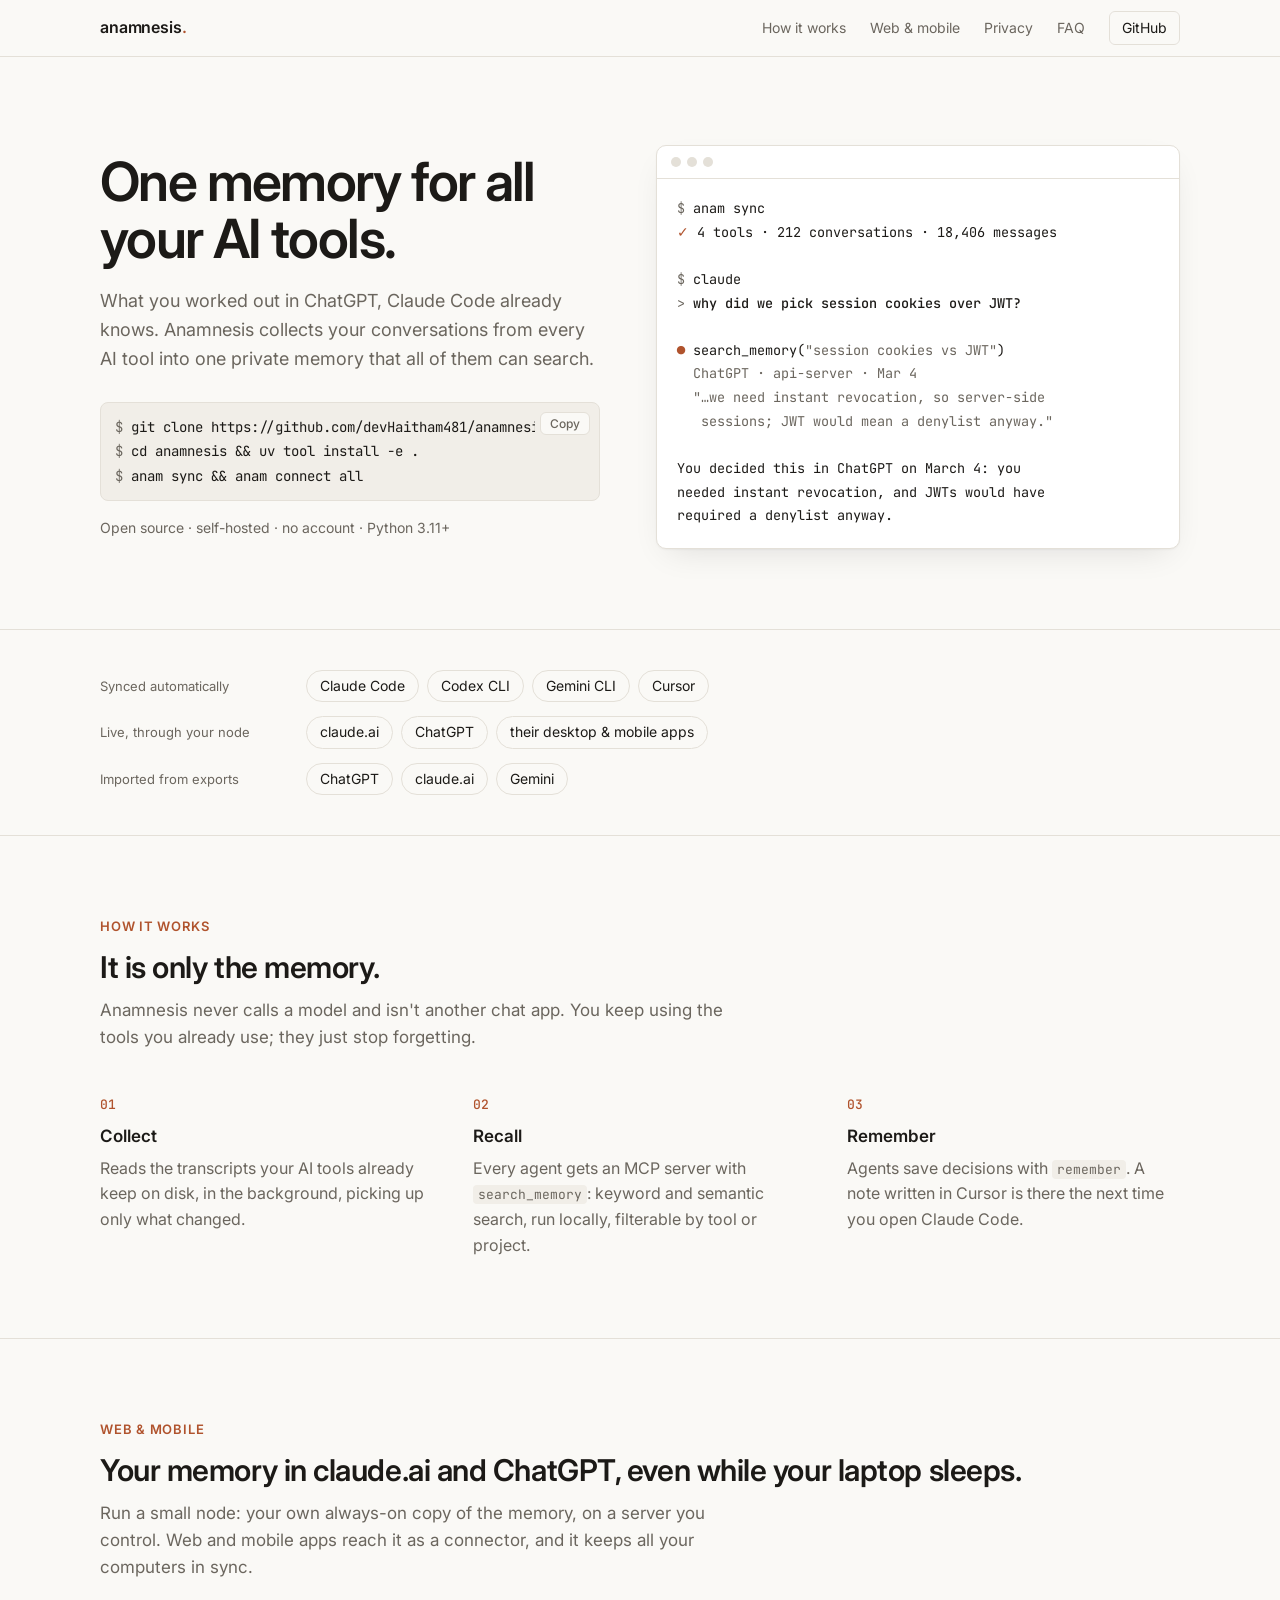
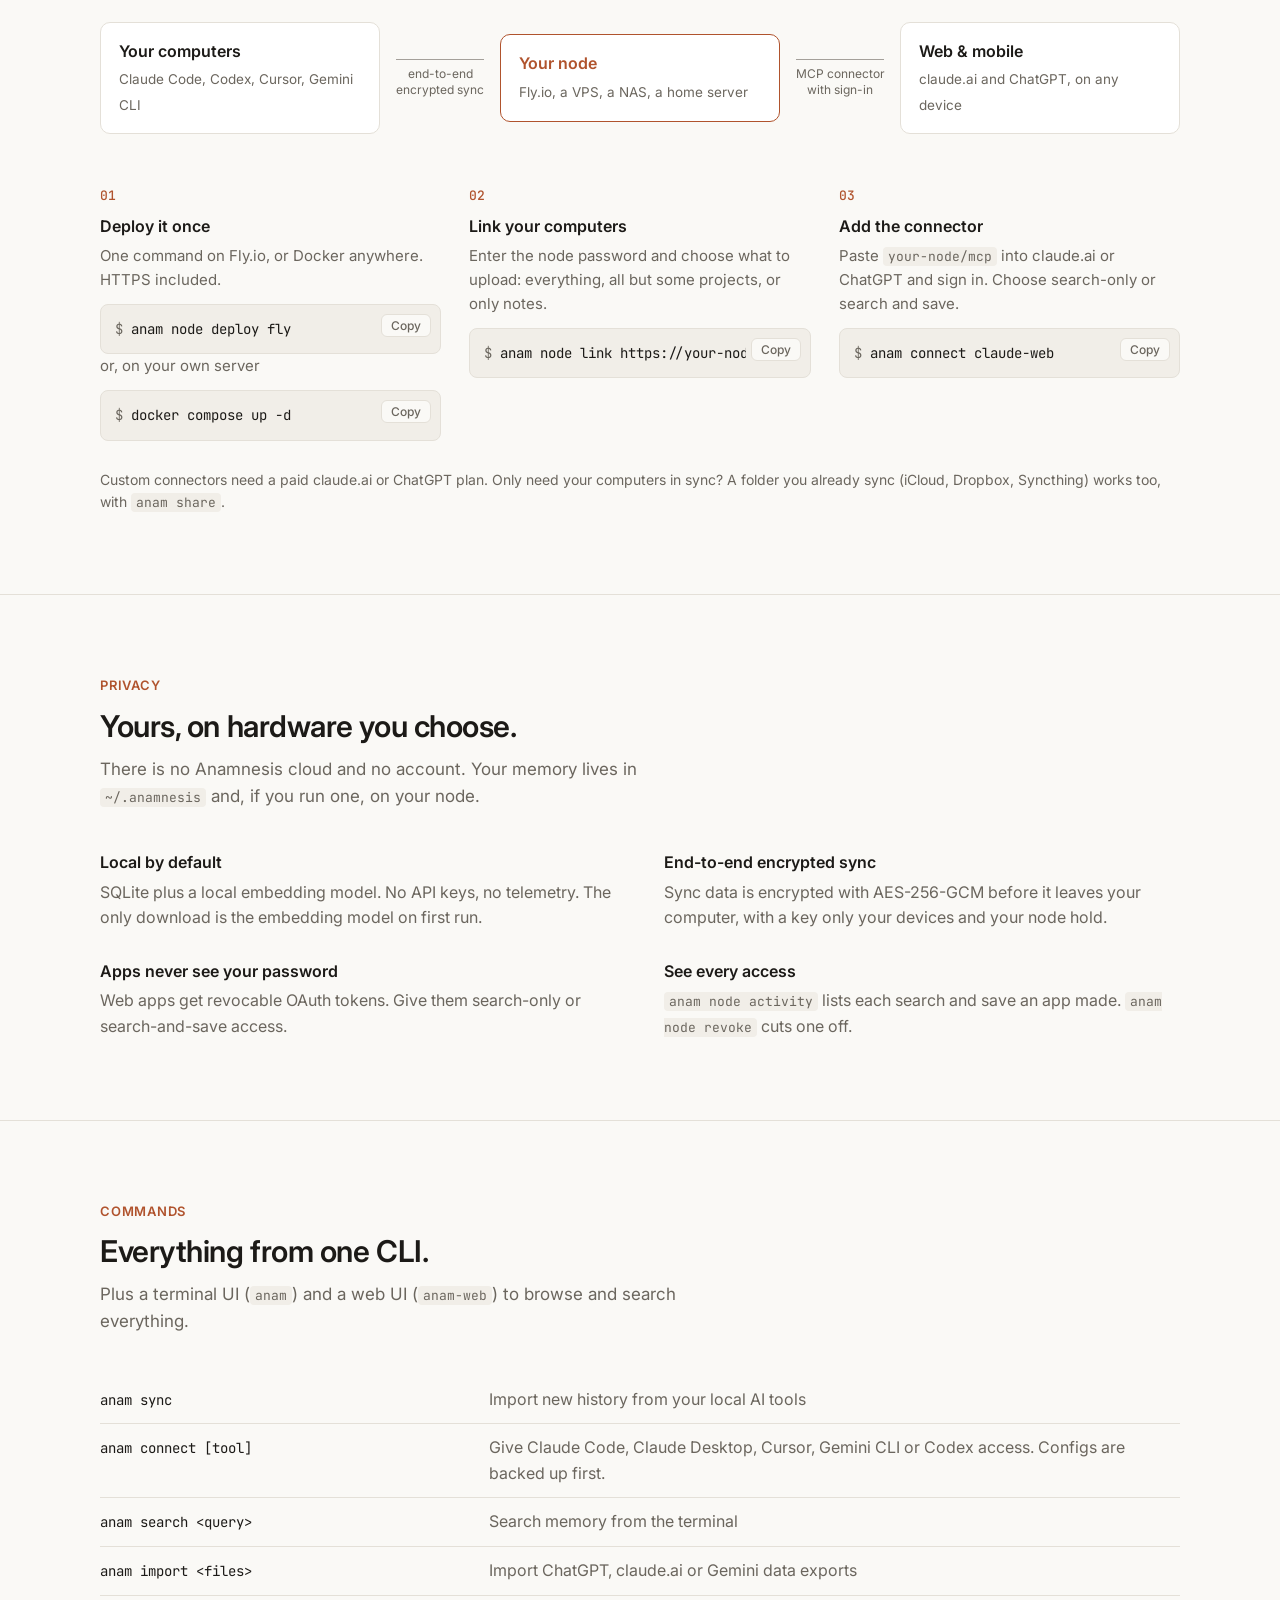
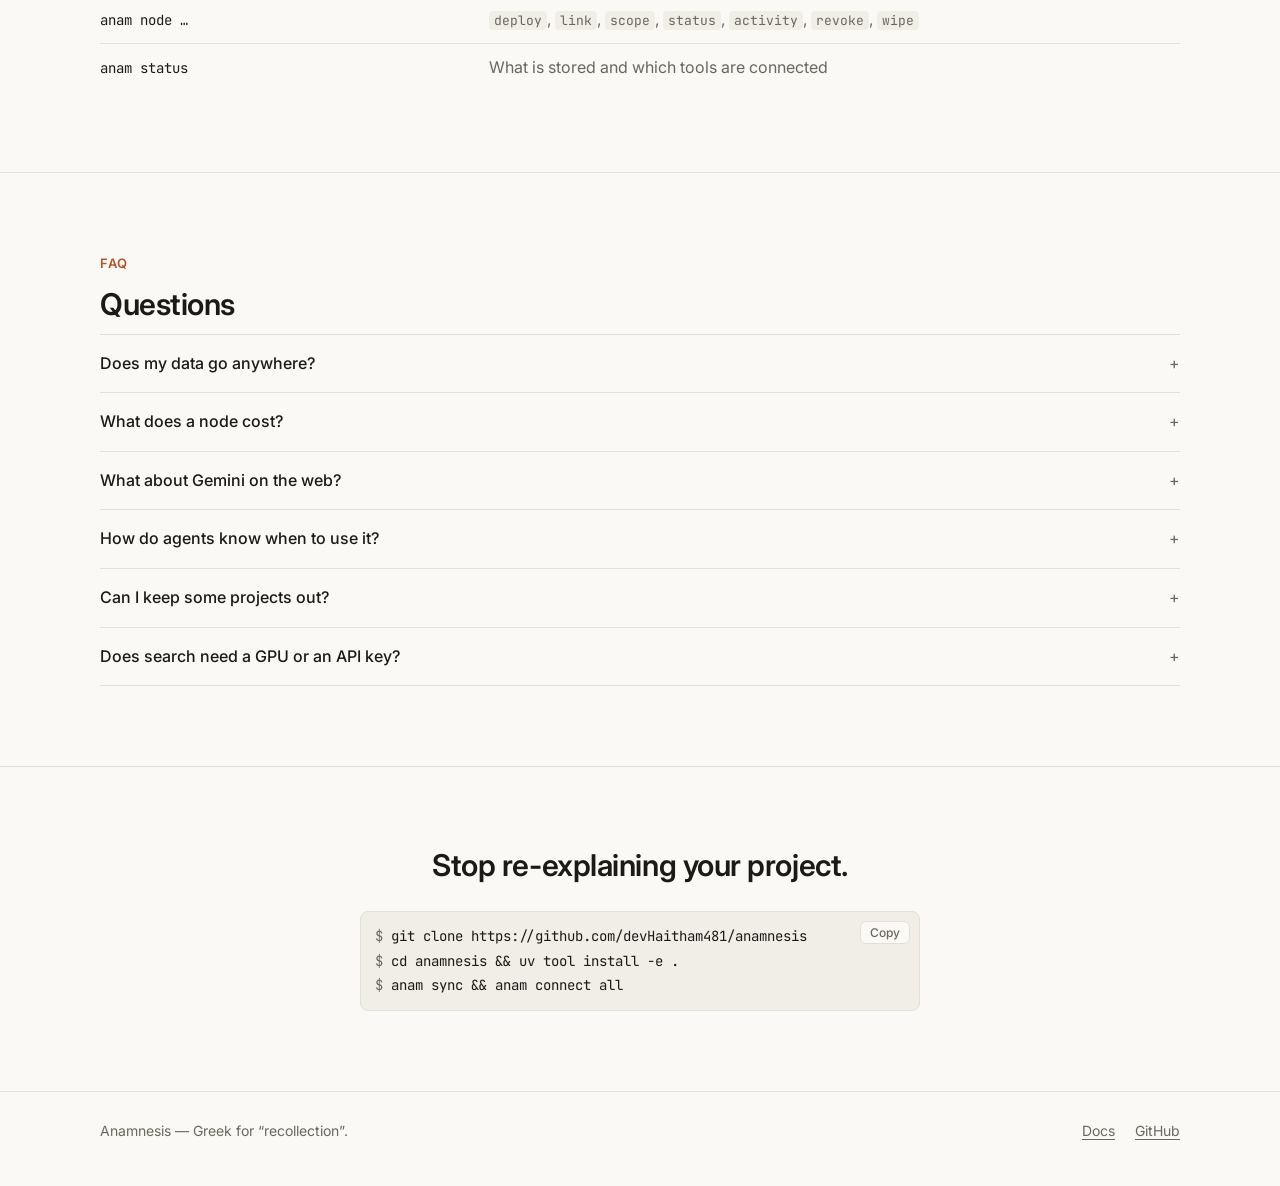
==== commit 9b9b23d3: "Landing page for launch: web & mobile via your own node, privacy, FAQ, real install steps Co-Authore" ====
--- a/site/index.html
+++ b/site/index.html
@@ -3,90 +3,163 @@
 <head>
 <meta charset="utf-8">
 <meta name="viewport" content="width=device-width, initial-scale=1">
-<title>Anamnesis — one local memory for all your AI tools</title>
-<meta name="description" content="Anamnesis imports your Claude Code, Codex, Cursor, Gemini and ChatGPT history into one local database and gives every agent access to it over MCP.">
+<title>Anamnesis — one memory for all your AI tools</title>
+<meta name="description" content="Open-source, self-hosted memory shared by Claude Code, Codex, Cursor, Gemini CLI, claude.ai and ChatGPT. Every agent can search what you worked out in any of them.">
+<meta property="og:title" content="Anamnesis — one memory for all your AI tools">
+<meta property="og:description" content="Open-source, self-hosted memory shared by every AI tool you use.">
+<meta name="theme-color" content="#faf9f6">
+<link rel="icon" href="data:image/svg+xml,%3Csvg xmlns='http://www.w3.org/2000/svg' viewBox='0 0 32 32'%3E%3Crect width='32' height='32' rx='7' fill='%23b0532d'/%3E%3Ccircle cx='16' cy='16' r='5' fill='%23faf9f6'/%3E%3C/svg%3E">
 <link rel="preconnect" href="https://fonts.googleapis.com">
 <link rel="preconnect" href="https://fonts.gstatic.com" crossorigin>
 <link href="https://fonts.googleapis.com/css2?family=Inter:wght@400;500;600&family=JetBrains+Mono:wght@400;500&display=swap" rel="stylesheet">
 <style>
   :root {
     --bg: #faf9f6; --fg: #1c1a17; --muted: #6b665e; --line: #e4e0d8;
-    --accent: #b0532d; --code-bg: #f1eee8; --gutter: 24px;
+    --accent: #b0532d; --code-bg: #f1eee8; --card: #ffffff; --gutter: 24px;
     --sans: "Inter", system-ui, -apple-system, sans-serif;
     --mono: "JetBrains Mono", ui-monospace, Menlo, monospace;
   }
   @media (prefers-color-scheme: dark) {
-    :root { --bg: #141311; --fg: #ece8e1; --muted: #9a948a; --line: #2a2825; --accent: #e07a4f; --code-bg: #1d1b19; }
+    :root { --bg: #141311; --fg: #ece8e1; --muted: #9a948a; --line: #2a2825;
+      --accent: #e07a4f; --code-bg: #1d1b19; --card: #1a1917; }
   }
   * { box-sizing: border-box; }
-  html { -webkit-text-size-adjust: 100%; }
-  body { margin: 0; background: var(--bg); color: var(--fg); font: 16px/1.6 var(--sans); -webkit-font-smoothing: antialiased; }
+  html { -webkit-text-size-adjust: 100%; scroll-behavior: smooth; }
+  body { margin: 0; background: var(--bg); color: var(--fg); font: 16px/1.6 var(--sans);
+    -webkit-font-smoothing: antialiased; }
   a { color: inherit; text-underline-offset: 3px; }
   code, pre { font-family: var(--mono); font-size: 14px; }
-
-  .wrap { width: min(1100px, 100% - 2 * var(--gutter)); margin: 0 auto; }
-
-  header { border-bottom: 1px solid var(--line); }
+  p code, li code, td code, summary code { background: var(--code-bg); padding: 1px 5px; border-radius: 4px; font-size: 13px; }
+
+  .wrap { width: min(1080px, 100% - 2 * var(--gutter)); margin: 0 auto; }
+
+  /* header */
+  header { position: sticky; top: 0; z-index: 10; background: color-mix(in srgb, var(--bg) 88%, transparent);
+    backdrop-filter: blur(8px); border-bottom: 1px solid var(--line); }
   header .wrap { display: flex; align-items: center; justify-content: space-between; height: 56px; }
-  .logo { font-weight: 600; text-decoration: none; }
+  .logo { font-weight: 600; text-decoration: none; letter-spacing: -0.01em; }
   .logo span { color: var(--accent); }
-  header nav { display: flex; gap: 24px; font-size: 14px; color: var(--muted); }
+  header nav { display: flex; align-items: center; gap: 24px; font-size: 14px; color: var(--muted); }
   header nav a { text-decoration: none; }
   header nav a:hover { color: var(--fg); }
-
-  section { border-bottom: 1px solid var(--line); padding: 72px 0; }
-
-  .hero .wrap { display: grid; grid-template-columns: minmax(0, 1fr) minmax(0, 1fr); gap: 56px; align-items: center; }
-  h1 { font-size: clamp(32px, 4.4vw, 48px); line-height: 1.1; letter-spacing: -0.02em; font-weight: 600; margin: 0 0 20px; }
-  .lede { font-size: 18px; color: var(--muted); margin: 0 0 28px; max-width: 34em; }
-
-  .install { display: flex; align-items: center; justify-content: space-between; gap: 12px;
-    background: var(--code-bg); border: 1px solid var(--line); border-radius: 8px; padding: 10px 10px 10px 14px; max-width: 420px; }
-  .install code { overflow-x: auto; white-space: nowrap; }
-  .install code::before { content: "$ "; color: var(--muted); }
-  .copy { font: 500 12px var(--sans); color: var(--muted); background: var(--bg); border: 1px solid var(--line);
-    border-radius: 6px; padding: 4px 10px; cursor: pointer; flex: none; }
+  header nav .gh { color: var(--fg); border: 1px solid var(--line); border-radius: 6px; padding: 5px 12px; }
+  header nav .gh:hover { border-color: var(--muted); }
+
+  section { border-bottom: 1px solid var(--line); padding: 80px 0; }
+  h2 { font-size: clamp(24px, 3vw, 30px); line-height: 1.2; letter-spacing: -0.015em; font-weight: 600; margin: 0 0 12px; }
+  .kicker { font-size: 13px; font-weight: 600; letter-spacing: 0.06em; text-transform: uppercase; color: var(--accent); margin: 0 0 12px; }
+  .intro { color: var(--muted); font-size: 17px; max-width: 38em; margin: 0 0 40px; }
+
+  /* hero */
+  .hero { padding: 88px 0 80px; }
+  .hero .wrap { display: grid; grid-template-columns: minmax(0, 1fr) minmax(0, 1.05fr); gap: 56px; align-items: center; }
+  h1 { font-size: clamp(36px, 5vw, 54px); line-height: 1.05; letter-spacing: -0.03em; font-weight: 600; margin: 0 0 20px; }
+  .lede { font-size: 18px; color: var(--muted); margin: 0 0 28px; max-width: 32em; }
+  .meta { margin: 16px 0 0; font-size: 14px; color: var(--muted); }
+
+  /* command blocks */
+  .cmd { position: relative; background: var(--code-bg); border: 1px solid var(--line); border-radius: 8px;
+    padding: 12px 64px 12px 14px; }
+  .cmd pre { margin: 0; overflow-x: auto; line-height: 1.75; }
+  .cmd .l { display: block; white-space: pre; }
+  .cmd .l::before { content: "$ "; color: var(--muted); user-select: none; }
+  .cmd .c { display: block; white-space: pre; color: var(--muted); }
+  .copy { position: absolute; top: 9px; right: 9px; font: 500 12px var(--sans); color: var(--muted);
+    background: var(--bg); border: 1px solid var(--line); border-radius: 6px; padding: 3px 9px; cursor: pointer; }
   .copy:hover { color: var(--fg); border-color: var(--muted); }
 
-  pre.term { margin: 0; background: var(--code-bg); border: 1px solid var(--line); border-radius: 8px;
-    padding: 20px; line-height: 1.7; overflow-x: auto; }
+  /* terminal demo */
+  .term { background: var(--card); border: 1px solid var(--line); border-radius: 10px; overflow: hidden;
+    box-shadow: 0 1px 2px rgb(0 0 0 / 4%), 0 12px 32px -12px rgb(0 0 0 / 12%); }
+  .term .bar { display: flex; gap: 6px; padding: 11px 14px; border-bottom: 1px solid var(--line); }
+  .term .bar i { width: 10px; height: 10px; border-radius: 50%; background: var(--line); }
+  .term pre { margin: 0; padding: 18px 20px 20px; line-height: 1.75; overflow-x: auto; font-size: 13.5px; }
   .term .p { color: var(--muted); }
   .term .a { color: var(--accent); }
-
-  h2 { font-size: 13px; font-weight: 600; letter-spacing: 0.06em; text-transform: uppercase; color: var(--muted); margin: 0 0 28px; }
-
-  .grid { display: grid; grid-template-columns: repeat(3, minmax(0, 1fr)); gap: 40px; }
-  .grid h3 { font-size: 17px; font-weight: 600; margin: 0 0 6px; }
-  .grid p { margin: 0; color: var(--muted); }
-
+  .term .d { color: var(--muted); }
+  .term .q { font-weight: 500; }
+
+  /* sources */
+  .sources { padding: 40px 0; }
+  .src-rows { display: grid; gap: 14px; }
+  .src-row { display: grid; grid-template-columns: 190px minmax(0, 1fr); gap: 16px; align-items: baseline; }
+  .src-row > span { font-size: 13px; color: var(--muted); }
+  .pills { display: flex; flex-wrap: wrap; gap: 8px; margin: 0; padding: 0; list-style: none; }
+  .pills li { border: 1px solid var(--line); border-radius: 999px; padding: 4px 13px; font-size: 14px; }
+
+  /* steps */
+  .grid3 { display: grid; grid-template-columns: repeat(3, minmax(0, 1fr)); gap: 40px; }
+  .num { font: 500 13px var(--mono); color: var(--accent); }
+  .grid3 h3 { font-size: 17px; font-weight: 600; margin: 6px 0 6px; }
+  .grid3 p { margin: 0; color: var(--muted); }
+
+  /* node diagram */
+  .flow { display: grid; grid-template-columns: minmax(0, 1fr) auto minmax(0, 1fr) auto minmax(0, 1fr);
+    align-items: center; gap: 12px; margin: 0 0 48px; }
+  .box { border: 1px solid var(--line); background: var(--card); border-radius: 10px; padding: 16px 18px; }
+  .box b { display: block; font-weight: 600; margin-bottom: 2px; }
+  .box small { color: var(--muted); font-size: 13.5px; }
+  .box.mid { border-color: var(--accent); }
+  .box.mid b { color: var(--accent); }
+  .link { text-align: center; font-size: 12px; color: var(--muted); line-height: 1.3; min-width: 96px; }
+  .link::before { content: ""; display: block; height: 1px; background: var(--muted); margin: 0 4px 6px; opacity: 0.6; }
+
+  .steps { display: grid; grid-template-columns: repeat(3, minmax(0, 1fr)); gap: 28px; }
+  .steps h3 { font-size: 16px; font-weight: 600; margin: 6px 0 4px; }
+  .steps p { margin: 0 0 12px; color: var(--muted); font-size: 15px; }
+  .steps .cmd + .cmd { margin-top: 8px; }
+  .or { font-size: 13px; color: var(--muted); margin: 8px 0; }
+  .fine { margin: 28px 0 0; font-size: 14px; color: var(--muted); }
+
+  /* privacy */
+  .grid2 { display: grid; grid-template-columns: repeat(2, minmax(0, 1fr)); gap: 28px 48px; }
+  .grid2 h3 { font-size: 16px; font-weight: 600; margin: 0 0 4px; }
+  .grid2 p { margin: 0; color: var(--muted); }
+
+  /* commands */
   table { width: 100%; border-collapse: collapse; }
-  td { padding: 12px 0; border-top: 1px solid var(--line); vertical-align: top; }
+  td { padding: 11px 0; border-top: 1px solid var(--line); vertical-align: top; }
   tr:first-child td { border-top: 0; }
-  td:first-child { width: 38%; padding-right: 24px; }
+  td:first-child { width: 36%; padding-right: 24px; white-space: nowrap; }
+  td:first-child code { background: none; padding: 0; font-size: 14px; }
   td:last-child { color: var(--muted); }
 
-  .sources { display: flex; flex-wrap: wrap; gap: 8px; margin: 0; padding: 0; list-style: none; }
-  .sources li { border: 1px solid var(--line); border-radius: 999px; padding: 6px 14px; font-size: 14px; }
-  .sources li small { color: var(--muted); font-size: 12px; margin-left: 4px; }
-
-  .note { margin: 0; max-width: 40em; }
-
-  footer { padding: 32px 0 48px; font-size: 14px; color: var(--muted); }
+  /* faq */
+  details { border-top: 1px solid var(--line); padding: 16px 0; }
+  details:last-child { border-bottom: 1px solid var(--line); }
+  summary { cursor: pointer; font-weight: 500; list-style: none; display: flex; justify-content: space-between; gap: 16px; }
+  summary::-webkit-details-marker { display: none; }
+  summary::after { content: "+"; color: var(--muted); font-weight: 400; }
+  details[open] summary::after { content: "–"; }
+  details p { margin: 10px 0 0; color: var(--muted); max-width: 46em; }
+
+  /* closing */
+  .cta { text-align: center; border-bottom: 0; }
+  .cta .cmd { max-width: 560px; margin: 28px auto 0; text-align: left; }
+
+  footer { border-top: 1px solid var(--line); padding: 28px 0 44px; font-size: 14px; color: var(--muted); }
   footer .wrap { display: flex; justify-content: space-between; gap: 16px; flex-wrap: wrap; }
-
-  @media (max-width: 860px) {
+  footer nav { display: flex; gap: 20px; }
+
+  @media (max-width: 900px) {
     .hero .wrap { grid-template-columns: minmax(0, 1fr); gap: 40px; }
-    .grid { grid-template-columns: minmax(0, 1fr); gap: 28px; }
-    section { padding: 56px 0; }
+    .grid3, .steps { grid-template-columns: minmax(0, 1fr); gap: 32px; }
+    .flow { grid-template-columns: minmax(0, 1fr); gap: 8px; }
+    .link { min-width: 0; display: flex; align-items: center; gap: 10px; justify-content: center; padding: 4px 0; }
+    .link::before { width: 1px; height: 18px; margin: 0; }
+    section { padding: 64px 0; }
   }
-  @media (max-width: 560px) {
+  @media (max-width: 600px) {
     :root { --gutter: 16px; }
-    header nav a:not(:last-child) { display: none; }
+    header nav a:not(.gh) { display: none; }
+    .hero { padding: 56px 0; }
     .lede { font-size: 17px; }
-    pre.term { padding: 16px; font-size: 12.5px; }
+    .term pre { padding: 14px; font-size: 12px; }
+    .src-row { grid-template-columns: minmax(0, 1fr); gap: 8px; }
+    .grid2 { grid-template-columns: minmax(0, 1fr); }
     table, tbody, tr, td { display: block; width: 100% !important; }
-    td { padding: 0; border: 0 !important; }
-    tr { padding: 12px 0; border-top: 1px solid var(--line); }
+    td { padding: 0; border: 0 !important; white-space: normal !important; }
+    tr { padding: 11px 0; border-top: 1px solid var(--line); }
     tr:first-child { border-top: 0; }
   }
 </style>
@@ -98,8 +171,10 @@
     <a class="logo" href="#">anamnesis<span>.</span></a>
     <nav>
       <a href="#how">How it works</a>
-      <a href="#commands">Commands</a>
-      <a href="#">GitHub</a>
+      <a href="#node">Web &amp; mobile</a>
+      <a href="#privacy">Privacy</a>
+      <a href="#faq">FAQ</a>
+      <a class="gh" href="https://github.com/devHaitham481/anamnesis">GitHub</a>
     </nav>
   </div>
 </header>
@@ -109,77 +184,183 @@
     <div class="wrap">
       <div>
         <h1>One memory for all your AI tools.</h1>
-        <p class="lede">Anamnesis imports your history from Claude Code, Codex, Cursor, Gemini and ChatGPT into one local database, then lets every agent search it over MCP.</p>
-        <div class="install">
-          <code>pip install -e . &amp;&amp; anam sync</code>
-          <button class="copy" data-copy="pip install -e . && anam sync">Copy</button>
-        </div>
-      </div>
-<pre class="term"><span class="p">$</span> anam sync
-imported 44 conversations, 5,906 messages
-
-<span class="p">$</span> anam connect claude-code
-<span class="a">✓</span> claude-code connected
-
-<span class="p">$</span> anam search "why did we drop redis"
-<span class="a">codex</span> · api-server · Mar 4
-  Redis only held sessions; moved them to SQLite…</pre>
+        <p class="lede">What you worked out in ChatGPT, Claude Code already knows. Anamnesis collects your conversations from every AI tool into one private memory that all of them can search.</p>
+        <div class="cmd">
+          <pre><code><span class="l">git clone https://github.com/devHaitham481/anamnesis</span><span class="l">cd anamnesis && uv tool install -e .</span><span class="l">anam sync && anam connect all</span></code></pre>
+          <button class="copy">Copy</button>
+        </div>
+        <p class="meta">Open source · self-hosted · no account · Python 3.11+</p>
+      </div>
+      <div class="term" aria-label="Example: Claude Code recalling a decision made in ChatGPT">
+        <div class="bar"><i></i><i></i><i></i></div>
+<pre><span class="p">$</span> anam sync
+<span class="a">✓</span> 4 tools · 212 conversations · 18,406 messages
+
+<span class="p">$</span> claude
+<span class="p">&gt;</span> <span class="q">why did we pick session cookies over JWT?</span>
+
+<span class="a">●</span> search_memory(<span class="d">"session cookies vs JWT"</span>)
+  <span class="d">ChatGPT · api-server · Mar 4</span>
+  <span class="d">"…we need instant revocation, so server-side</span>
+  <span class="d"> sessions; JWT would mean a denylist anyway."</span>
+
+You decided this in ChatGPT on March 4: you
+needed instant revocation, and JWTs would have
+required a denylist anyway.</pre>
+      </div>
+    </div>
+  </section>
+
+  <section class="sources" aria-label="Supported tools">
+    <div class="wrap src-rows">
+      <div class="src-row">
+        <span>Synced automatically</span>
+        <ul class="pills"><li>Claude Code</li><li>Codex CLI</li><li>Gemini CLI</li><li>Cursor</li></ul>
+      </div>
+      <div class="src-row">
+        <span>Live, through your node</span>
+        <ul class="pills"><li>claude.ai</li><li>ChatGPT</li><li>their desktop &amp; mobile apps</li></ul>
+      </div>
+      <div class="src-row">
+        <span>Imported from exports</span>
+        <ul class="pills"><li>ChatGPT</li><li>claude.ai</li><li>Gemini</li></ul>
+      </div>
     </div>
   </section>
 
   <section id="how">
     <div class="wrap">
-      <h2>How it works</h2>
-      <div class="grid">
-        <div>
-          <h3>Import</h3>
-          <p>Reads the transcripts your AI tools already keep on disk. Re-running only picks up what changed.</p>
-        </div>
-        <div>
-          <h3>Search</h3>
-          <p>Keyword and semantic search with local embeddings. Filter by tool or project.</p>
-        </div>
-        <div>
-          <h3>Share</h3>
-          <p>An MCP server gives every connected agent the same memory. Optional encrypted sync between your computers.</p>
-        </div>
-      </div>
-    </div>
-  </section>
-
-  <section>
-    <div class="wrap">
-      <h2>Sources</h2>
-      <ul class="sources">
-        <li>Claude Code</li>
-        <li>Codex CLI</li>
-        <li>Gemini CLI</li>
-        <li>Cursor</li>
-        <li>ChatGPT <small>export</small></li>
-        <li>claude.ai <small>export</small></li>
-        <li>Gemini <small>Takeout</small></li>
-      </ul>
+      <p class="kicker">How it works</p>
+      <h2>It is only the memory.</h2>
+      <p class="intro">Anamnesis never calls a model and isn't another chat app. You keep using the tools you already use; they just stop forgetting.</p>
+      <div class="grid3">
+        <div>
+          <span class="num">01</span>
+          <h3>Collect</h3>
+          <p>Reads the transcripts your AI tools already keep on disk, in the background, picking up only what changed.</p>
+        </div>
+        <div>
+          <span class="num">02</span>
+          <h3>Recall</h3>
+          <p>Every agent gets an MCP server with <code>search_memory</code>: keyword and semantic search, run locally, filterable by tool or project.</p>
+        </div>
+        <div>
+          <span class="num">03</span>
+          <h3>Remember</h3>
+          <p>Agents save decisions with <code>remember</code>. A note written in Cursor is there the next time you open Claude Code.</p>
+        </div>
+      </div>
+    </div>
+  </section>
+
+  <section id="node">
+    <div class="wrap">
+      <p class="kicker">Web &amp; mobile</p>
+      <h2>Your memory in claude.ai and ChatGPT, even while your laptop sleeps.</h2>
+      <p class="intro">Run a small node: your own always-on copy of the memory, on a server you control. Web and mobile apps reach it as a connector, and it keeps all your computers in sync.</p>
+
+      <div class="flow" aria-label="Your computers sync to your node; claude.ai and ChatGPT connect to it">
+        <div class="box"><b>Your computers</b><small>Claude Code, Codex, Cursor, Gemini CLI</small></div>
+        <div class="link">end-to-end<br>encrypted sync</div>
+        <div class="box mid"><b>Your node</b><small>Fly.io, a VPS, a NAS, a home server</small></div>
+        <div class="link">MCP connector<br>with sign-in</div>
+        <div class="box"><b>Web &amp; mobile</b><small>claude.ai and ChatGPT, on any device</small></div>
+      </div>
+
+      <div class="steps">
+        <div>
+          <span class="num">01</span>
+          <h3>Deploy it once</h3>
+          <p>One command on Fly.io, or Docker anywhere. HTTPS included.</p>
+          <div class="cmd"><pre><code><span class="l">anam node deploy fly</span></code></pre><button class="copy">Copy</button></div>
+          <p class="or">or, on your own server</p>
+          <div class="cmd"><pre><code><span class="l">docker compose up -d</span></code></pre><button class="copy">Copy</button></div>
+        </div>
+        <div>
+          <span class="num">02</span>
+          <h3>Link your computers</h3>
+          <p>Enter the node password and choose what to upload: everything, all but some projects, or only notes.</p>
+          <div class="cmd"><pre><code><span class="l">anam node link https://your-node</span></code></pre><button class="copy">Copy</button></div>
+        </div>
+        <div>
+          <span class="num">03</span>
+          <h3>Add the connector</h3>
+          <p>Paste <code>your-node/mcp</code> into claude.ai or ChatGPT and sign in. Choose search-only or search and save.</p>
+          <div class="cmd"><pre><code><span class="l">anam connect claude-web</span></code></pre><button class="copy">Copy</button></div>
+        </div>
+      </div>
+      <p class="fine">Custom connectors need a paid claude.ai or ChatGPT plan. Only need your computers in sync? A folder you already sync (iCloud, Dropbox, Syncthing) works too, with <code>anam share</code>.</p>
+    </div>
+  </section>
+
+  <section id="privacy">
+    <div class="wrap">
+      <p class="kicker">Privacy</p>
+      <h2>Yours, on hardware you choose.</h2>
+      <p class="intro">There is no Anamnesis cloud and no account. Your memory lives in <code>~/.anamnesis</code> and, if you run one, on your node.</p>
+      <div class="grid2">
+        <div><h3>Local by default</h3><p>SQLite plus a local embedding model. No API keys, no telemetry. The only download is the embedding model on first run.</p></div>
+        <div><h3>End-to-end encrypted sync</h3><p>Sync data is encrypted with AES-256-GCM before it leaves your computer, with a key only your devices and your node hold.</p></div>
+        <div><h3>Apps never see your password</h3><p>Web apps get revocable OAuth tokens. Give them search-only or search-and-save access.</p></div>
+        <div><h3>See every access</h3><p><code>anam node activity</code> lists each search and save an app made. <code>anam node revoke</code> cuts one off.</p></div>
+      </div>
     </div>
   </section>
 
   <section id="commands">
     <div class="wrap">
-      <h2>Commands</h2>
+      <p class="kicker">Commands</p>
+      <h2>Everything from one CLI.</h2>
+      <p class="intro">Plus a terminal UI (<code>anam</code>) and a web UI (<code>anam-web</code>) to browse and search everything.</p>
       <table>
-        <tr><td><code>anam sync</code></td><td>Import new history from local AI tools</td></tr>
-        <tr><td><code>anam import &lt;files&gt;</code></td><td>Import ChatGPT, claude.ai or Gemini exports</td></tr>
-        <tr><td><code>anam search &lt;query&gt;</code></td><td>Search memory</td></tr>
-        <tr><td><code>anam connect [tool]</code></td><td>Register the MCP server with Claude Code, Claude Desktop, Cursor, Gemini CLI or Codex. Configs are backed up first.</td></tr>
-        <tr><td><code>anam share</code> · <code>anam join</code></td><td>Sync memory across computers through iCloud or any synced folder</td></tr>
+        <tr><td><code>anam sync</code></td><td>Import new history from your local AI tools</td></tr>
+        <tr><td><code>anam connect [tool]</code></td><td>Give Claude Code, Claude Desktop, Cursor, Gemini CLI or Codex access. Configs are backed up first.</td></tr>
+        <tr><td><code>anam search &lt;query&gt;</code></td><td>Search memory from the terminal</td></tr>
+        <tr><td><code>anam import &lt;files&gt;</code></td><td>Import ChatGPT, claude.ai or Gemini data exports</td></tr>
+        <tr><td><code>anam node …</code></td><td><code>deploy</code>, <code>link</code>, <code>scope</code>, <code>status</code>, <code>activity</code>, <code>revoke</code>, <code>wipe</code></td></tr>
         <tr><td><code>anam status</code></td><td>What is stored and which tools are connected</td></tr>
       </table>
     </div>
   </section>
 
-  <section>
-    <div class="wrap">
-      <h2>Privacy</h2>
-      <p class="note">Everything lives in <code>~/.anamnesis</code> on your machine. No account, no server. Sync files are encrypted before they leave your computer.</p>
+  <section id="faq">
+    <div class="wrap">
+      <p class="kicker">FAQ</p>
+      <h2>Questions</h2>
+      <details>
+        <summary>Does my data go anywhere?</summary>
+        <p>Not unless you set up sync. Without a node, everything stays on your machine. With a node, it goes to your own server, encrypted in transit. The node must read your memory to search it, which is why it runs on hardware you control.</p>
+      </details>
+      <details>
+        <summary>What does a node cost?</summary>
+        <p>About one small machine. On Fly.io the default is 1 shared CPU, 1 GB of memory and a 1 GB volume; it stops when idle and wakes on the next request. A VPS or home server you already have costs nothing extra.</p>
+      </details>
+      <details>
+        <summary>What about Gemini on the web?</summary>
+        <p>Gemini doesn't support custom connectors yet, so it can't read the memory live. You can still import its history from Google Takeout with <code>anam import</code>.</p>
+      </details>
+      <details>
+        <summary>How do agents know when to use it?</summary>
+        <p>The MCP server describes its tools to them. Refer to earlier work ("what did we decide about auth?") and they search. They can also save decisions with <code>remember</code>, or you can ask them to.</p>
+      </details>
+      <details>
+        <summary>Can I keep some projects out?</summary>
+        <p>Yes. Each computer chooses what it uploads to the node: everything, everything except listed project folders, or only saved notes. Change it any time with <code>anam node scope</code>.</p>
+      </details>
+      <details>
+        <summary>Does search need a GPU or an API key?</summary>
+        <p>No. Semantic search uses a small embedding model (bge-small) that runs on the CPU. Keyword search works immediately while embeddings are built.</p>
+      </details>
+    </div>
+  </section>
+
+  <section class="cta">
+    <div class="wrap">
+      <h2>Stop re-explaining your project.</h2>
+      <div class="cmd">
+        <pre><code><span class="l">git clone https://github.com/devHaitham481/anamnesis</span><span class="l">cd anamnesis && uv tool install -e .</span><span class="l">anam sync && anam connect all</span></code></pre>
+        <button class="copy">Copy</button>
+      </div>
     </div>
   </section>
 </main>
@@ -187,14 +368,18 @@
 <footer>
   <div class="wrap">
     <span>Anamnesis — Greek for “recollection”.</span>
-    <a href="#">GitHub</a>
+    <nav>
+      <a href="https://github.com/devHaitham481/anamnesis#readme">Docs</a>
+      <a href="https://github.com/devHaitham481/anamnesis">GitHub</a>
+    </nav>
   </div>
 </footer>
 
 <script>
   document.querySelectorAll(".copy").forEach((b) => {
     b.addEventListener("click", async () => {
-      try { await navigator.clipboard.writeText(b.dataset.copy); b.textContent = "Copied"; }
+      const lines = [...b.parentElement.querySelectorAll(".l")].map((l) => l.textContent);
+      try { await navigator.clipboard.writeText(lines.join("\n")); b.textContent = "Copied"; }
       catch { b.textContent = "Failed"; }
       setTimeout(() => (b.textContent = "Copy"), 1500);
     });
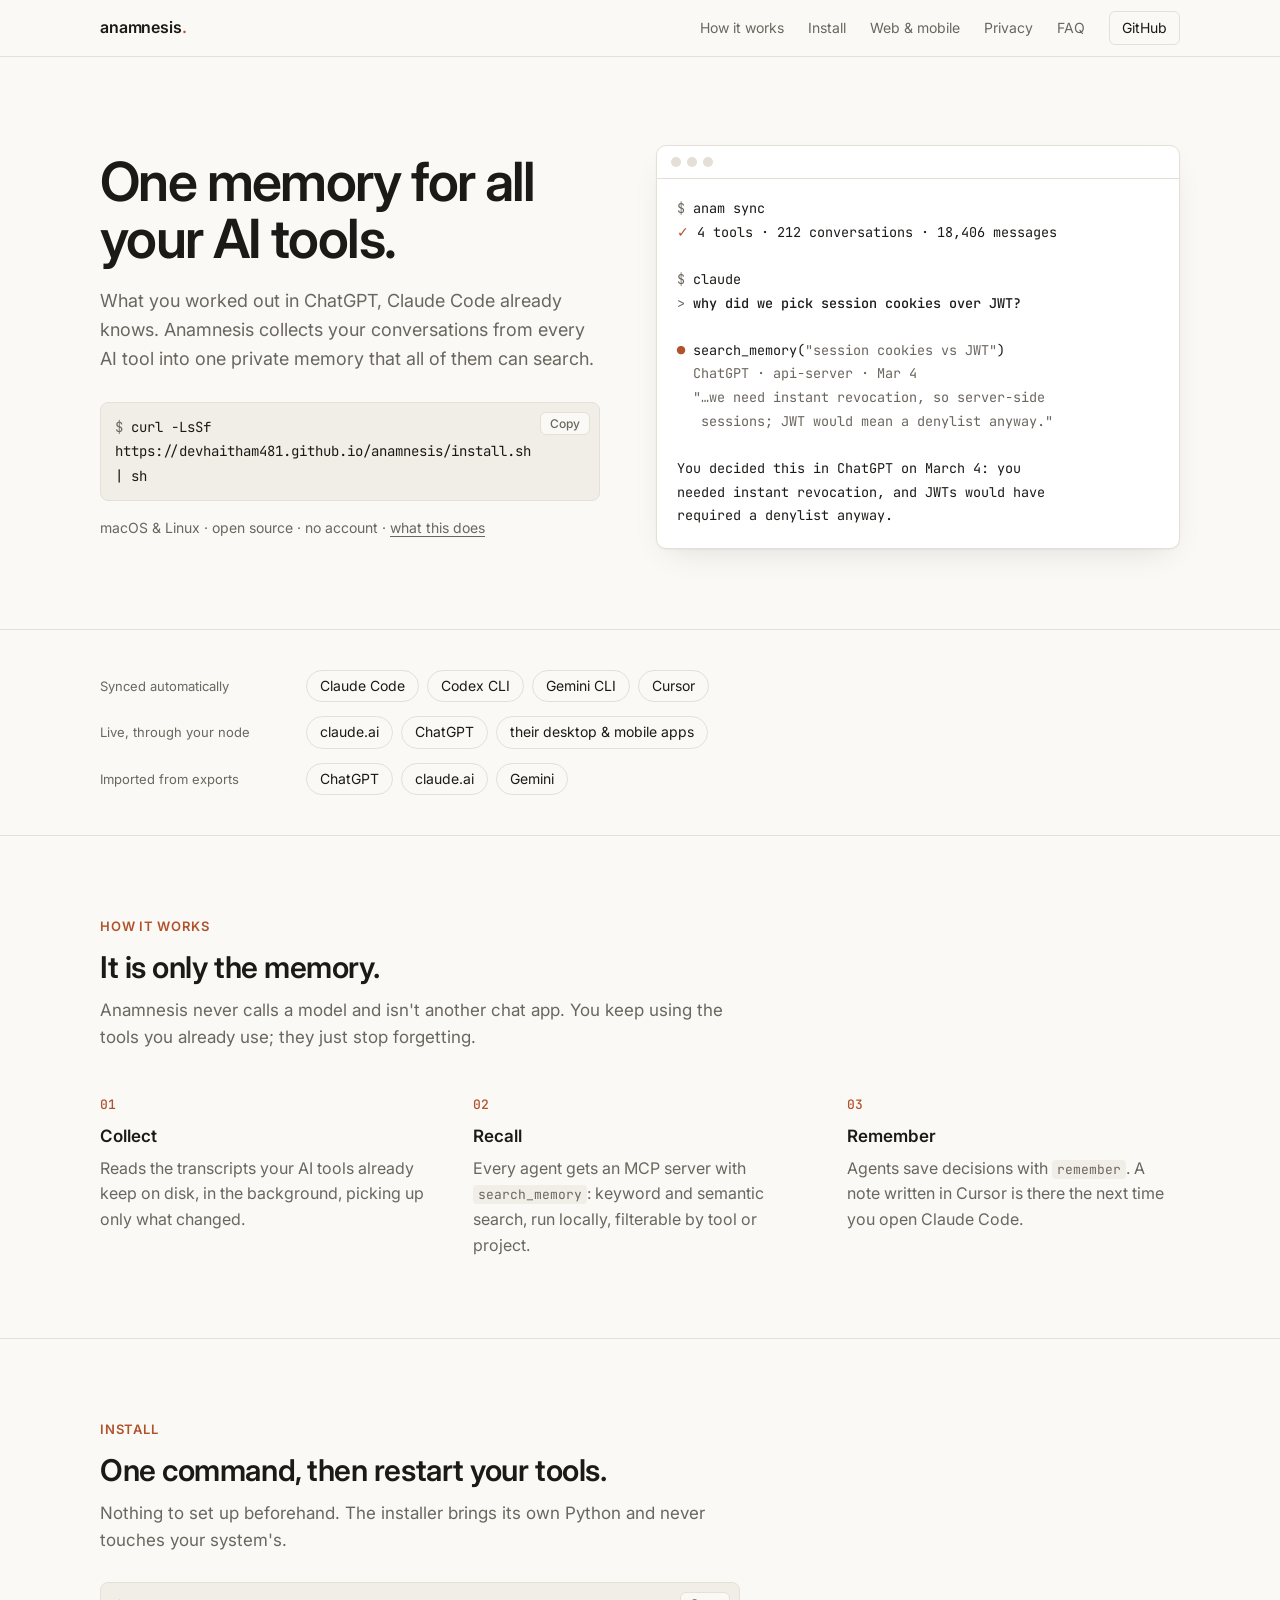
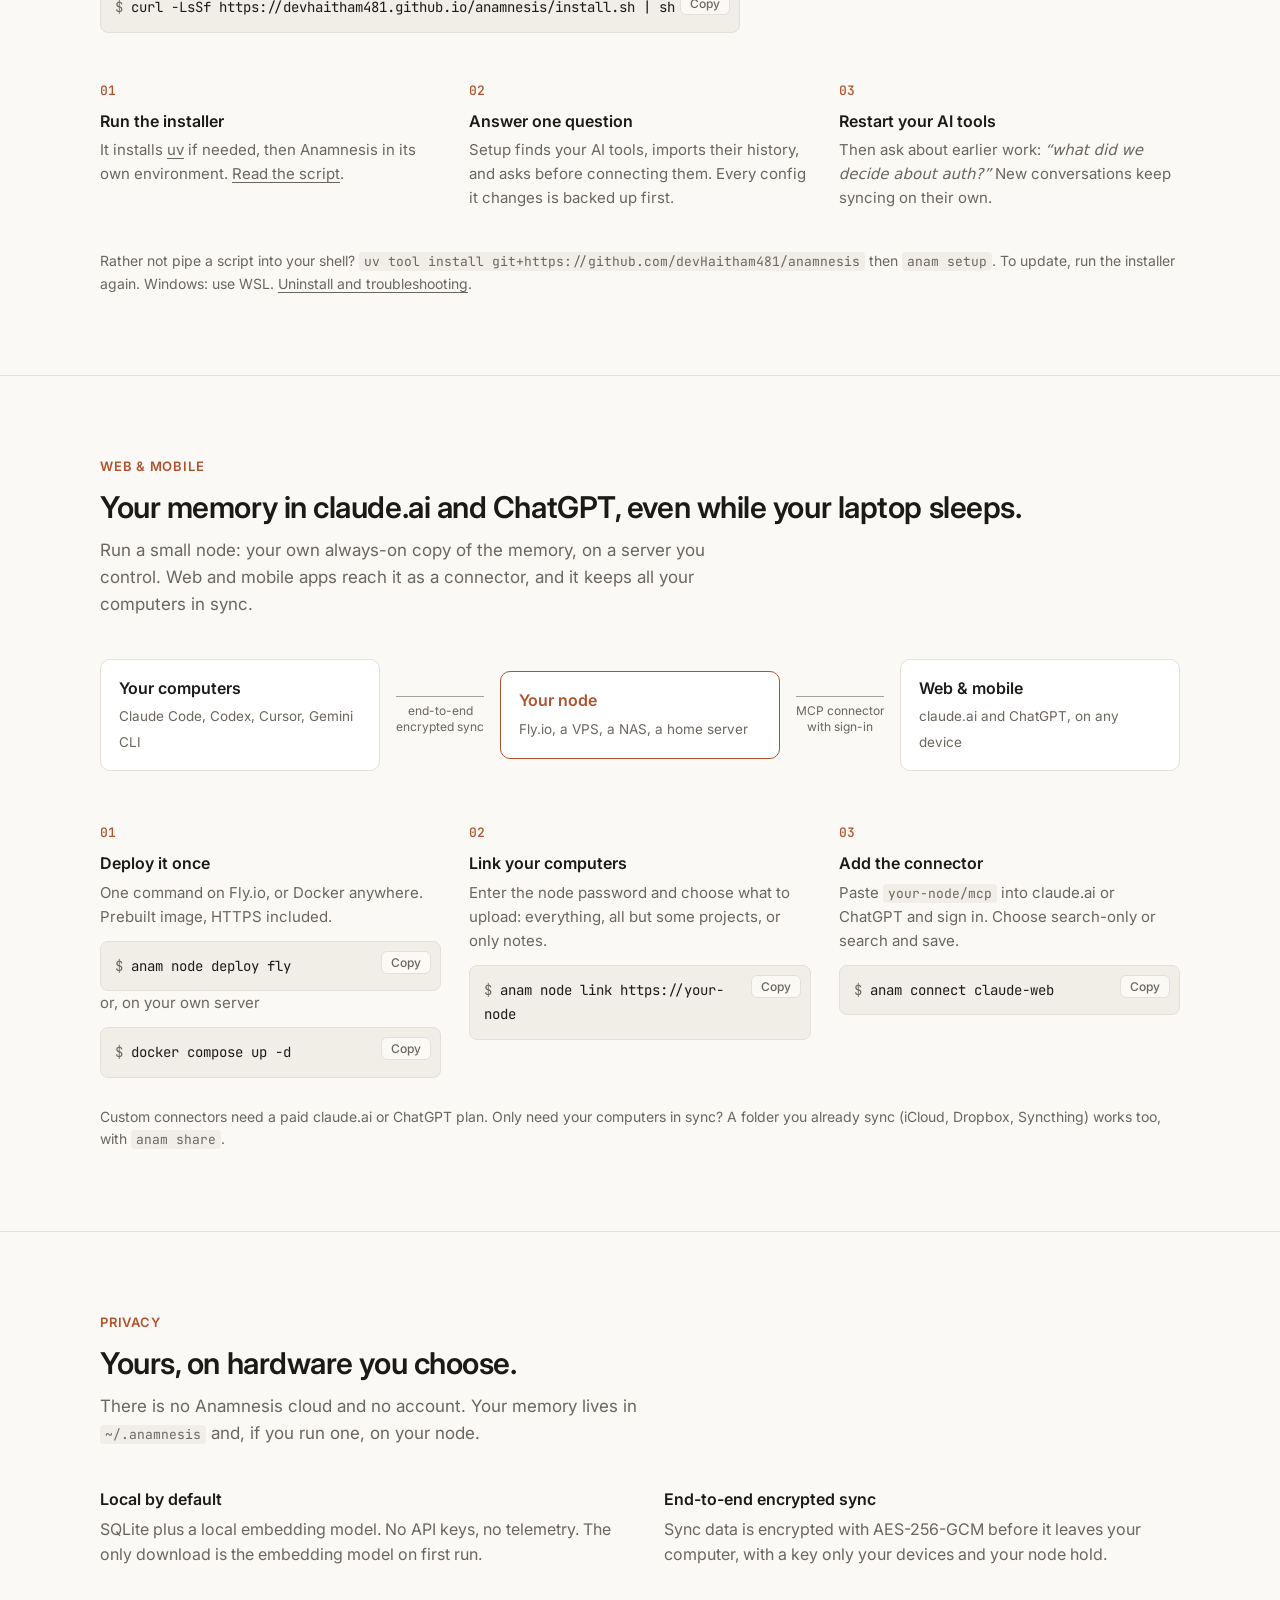
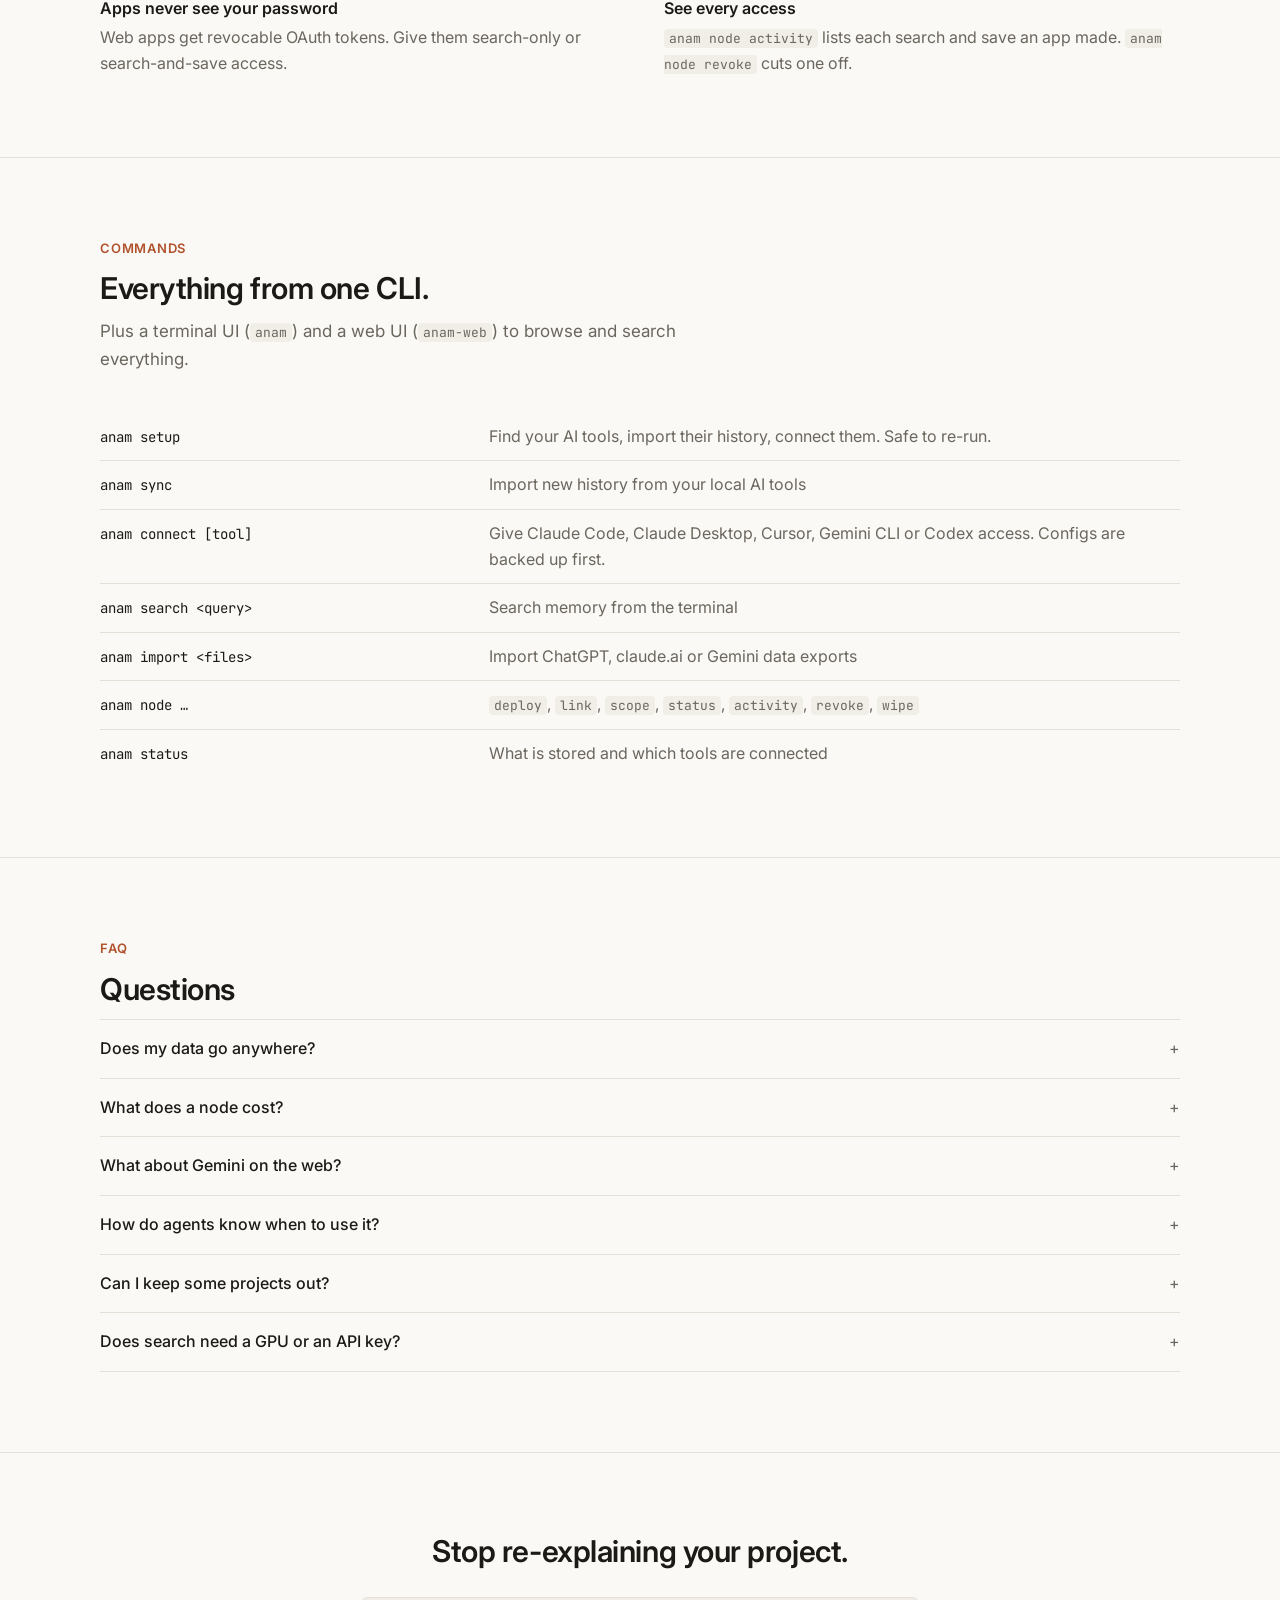
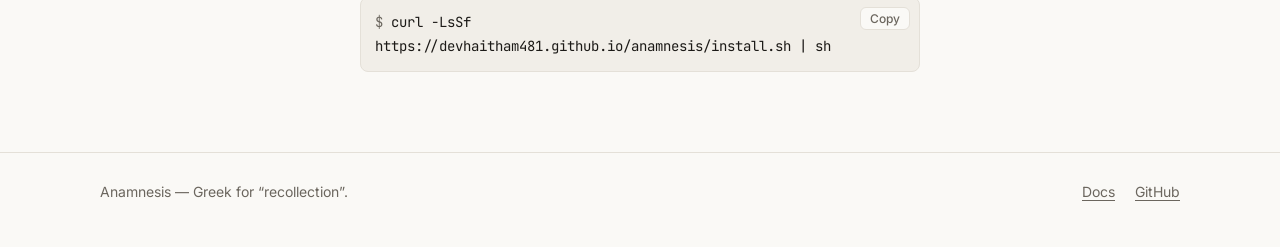
==== commit ef5952ab: "One-line installer and clear install, update, uninstall and troubleshooting guides Co-Authored-By: C" ====
--- a/site/index.html
+++ b/site/index.html
@@ -7,6 +7,8 @@
 <meta name="description" content="Open-source, self-hosted memory shared by Claude Code, Codex, Cursor, Gemini CLI, claude.ai and ChatGPT. Every agent can search what you worked out in any of them.">
 <meta property="og:title" content="Anamnesis — one memory for all your AI tools">
 <meta property="og:description" content="Open-source, self-hosted memory shared by every AI tool you use.">
+<link rel="canonical" href="https://devhaitham481.github.io/anamnesis/">
+<meta property="og:url" content="https://devhaitham481.github.io/anamnesis/">
 <meta name="theme-color" content="#faf9f6">
 <link rel="icon" href="data:image/svg+xml,%3Csvg xmlns='http://www.w3.org/2000/svg' viewBox='0 0 32 32'%3E%3Crect width='32' height='32' rx='7' fill='%23b0532d'/%3E%3Ccircle cx='16' cy='16' r='5' fill='%23faf9f6'/%3E%3C/svg%3E">
 <link rel="preconnect" href="https://fonts.googleapis.com">
@@ -29,7 +31,7 @@
     -webkit-font-smoothing: antialiased; }
   a { color: inherit; text-underline-offset: 3px; }
   code, pre { font-family: var(--mono); font-size: 14px; }
-  p code, li code, td code, summary code { background: var(--code-bg); padding: 1px 5px; border-radius: 4px; font-size: 13px; }
+  p code, li code, td code, summary code { background: var(--code-bg); padding: 1px 5px; border-radius: 4px; font-size: 13px; overflow-wrap: anywhere; }
 
   .wrap { width: min(1080px, 100% - 2 * var(--gutter)); margin: 0 auto; }
 
@@ -61,7 +63,7 @@
   .cmd { position: relative; background: var(--code-bg); border: 1px solid var(--line); border-radius: 8px;
     padding: 12px 64px 12px 14px; }
   .cmd pre { margin: 0; overflow-x: auto; line-height: 1.75; }
-  .cmd .l { display: block; white-space: pre; }
+  .cmd .l { display: block; white-space: pre-wrap; overflow-wrap: anywhere; }
   .cmd .l::before { content: "$ "; color: var(--muted); user-select: none; }
   .cmd .c { display: block; white-space: pre; color: var(--muted); }
   .copy { position: absolute; top: 9px; right: 9px; font: 500 12px var(--sans); color: var(--muted);
@@ -108,6 +110,7 @@
   .steps h3 { font-size: 16px; font-weight: 600; margin: 6px 0 4px; }
   .steps p { margin: 0 0 12px; color: var(--muted); font-size: 15px; }
   .steps .cmd + .cmd { margin-top: 8px; }
+  .cmd.wide { max-width: 640px; margin: -12px 0 44px; }
   .or { font-size: 13px; color: var(--muted); margin: 8px 0; }
   .fine { margin: 28px 0 0; font-size: 14px; color: var(--muted); }
 
@@ -171,6 +174,7 @@
     <a class="logo" href="#">anamnesis<span>.</span></a>
     <nav>
       <a href="#how">How it works</a>
+      <a href="#install">Install</a>
       <a href="#node">Web &amp; mobile</a>
       <a href="#privacy">Privacy</a>
       <a href="#faq">FAQ</a>
@@ -186,10 +190,10 @@
         <h1>One memory for all your AI tools.</h1>
         <p class="lede">What you worked out in ChatGPT, Claude Code already knows. Anamnesis collects your conversations from every AI tool into one private memory that all of them can search.</p>
         <div class="cmd">
-          <pre><code><span class="l">git clone https://github.com/devHaitham481/anamnesis</span><span class="l">cd anamnesis && uv tool install -e .</span><span class="l">anam sync && anam connect all</span></code></pre>
+          <pre><code><span class="l">curl -LsSf https://devhaitham481.github.io/anamnesis/install.sh | sh</span></code></pre>
           <button class="copy">Copy</button>
         </div>
-        <p class="meta">Open source · self-hosted · no account · Python 3.11+</p>
+        <p class="meta">macOS &amp; Linux · open source · no account · <a href="#install">what this does</a></p>
       </div>
       <div class="term" aria-label="Example: Claude Code recalling a decision made in ChatGPT">
         <div class="bar"><i></i><i></i><i></i></div>
@@ -250,6 +254,33 @@
           <p>Agents save decisions with <code>remember</code>. A note written in Cursor is there the next time you open Claude Code.</p>
         </div>
       </div>
+    </div>
+  </section>
+
+  <section id="install">
+    <div class="wrap">
+      <p class="kicker">Install</p>
+      <h2>One command, then restart your tools.</h2>
+      <p class="intro">Nothing to set up beforehand. The installer brings its own Python and never touches your system's.</p>
+      <div class="cmd wide"><pre><code><span class="l">curl -LsSf https://devhaitham481.github.io/anamnesis/install.sh | sh</span></code></pre><button class="copy">Copy</button></div>
+      <div class="steps">
+        <div>
+          <span class="num">01</span>
+          <h3>Run the installer</h3>
+          <p>It installs <a href="https://docs.astral.sh/uv/">uv</a> if needed, then Anamnesis in its own environment. <a href="install.sh">Read the script</a>.</p>
+        </div>
+        <div>
+          <span class="num">02</span>
+          <h3>Answer one question</h3>
+          <p>Setup finds your AI tools, imports their history, and asks before connecting them. Every config it changes is backed up first.</p>
+        </div>
+        <div>
+          <span class="num">03</span>
+          <h3>Restart your AI tools</h3>
+          <p>Then ask about earlier work: <em>“what did we decide about auth?”</em> New conversations keep syncing on their own.</p>
+        </div>
+      </div>
+      <p class="fine">Rather not pipe a script into your shell? <code>uv tool install git+https://github.com/devHaitham481/anamnesis</code> then <code>anam setup</code>. To update, run the installer again. Windows: use WSL. <a href="https://github.com/devHaitham481/anamnesis#install">Uninstall and troubleshooting</a>.</p>
     </div>
   </section>
 
@@ -271,7 +302,7 @@
         <div>
           <span class="num">01</span>
           <h3>Deploy it once</h3>
-          <p>One command on Fly.io, or Docker anywhere. HTTPS included.</p>
+          <p>One command on Fly.io, or Docker anywhere. Prebuilt image, HTTPS included.</p>
           <div class="cmd"><pre><code><span class="l">anam node deploy fly</span></code></pre><button class="copy">Copy</button></div>
           <p class="or">or, on your own server</p>
           <div class="cmd"><pre><code><span class="l">docker compose up -d</span></code></pre><button class="copy">Copy</button></div>
@@ -313,6 +344,7 @@
       <h2>Everything from one CLI.</h2>
       <p class="intro">Plus a terminal UI (<code>anam</code>) and a web UI (<code>anam-web</code>) to browse and search everything.</p>
       <table>
+        <tr><td><code>anam setup</code></td><td>Find your AI tools, import their history, connect them. Safe to re-run.</td></tr>
         <tr><td><code>anam sync</code></td><td>Import new history from your local AI tools</td></tr>
         <tr><td><code>anam connect [tool]</code></td><td>Give Claude Code, Claude Desktop, Cursor, Gemini CLI or Codex access. Configs are backed up first.</td></tr>
         <tr><td><code>anam search &lt;query&gt;</code></td><td>Search memory from the terminal</td></tr>
@@ -358,7 +390,7 @@
     <div class="wrap">
       <h2>Stop re-explaining your project.</h2>
       <div class="cmd">
-        <pre><code><span class="l">git clone https://github.com/devHaitham481/anamnesis</span><span class="l">cd anamnesis && uv tool install -e .</span><span class="l">anam sync && anam connect all</span></code></pre>
+        <pre><code><span class="l">curl -LsSf https://devhaitham481.github.io/anamnesis/install.sh | sh</span></code></pre>
         <button class="copy">Copy</button>
       </div>
     </div>
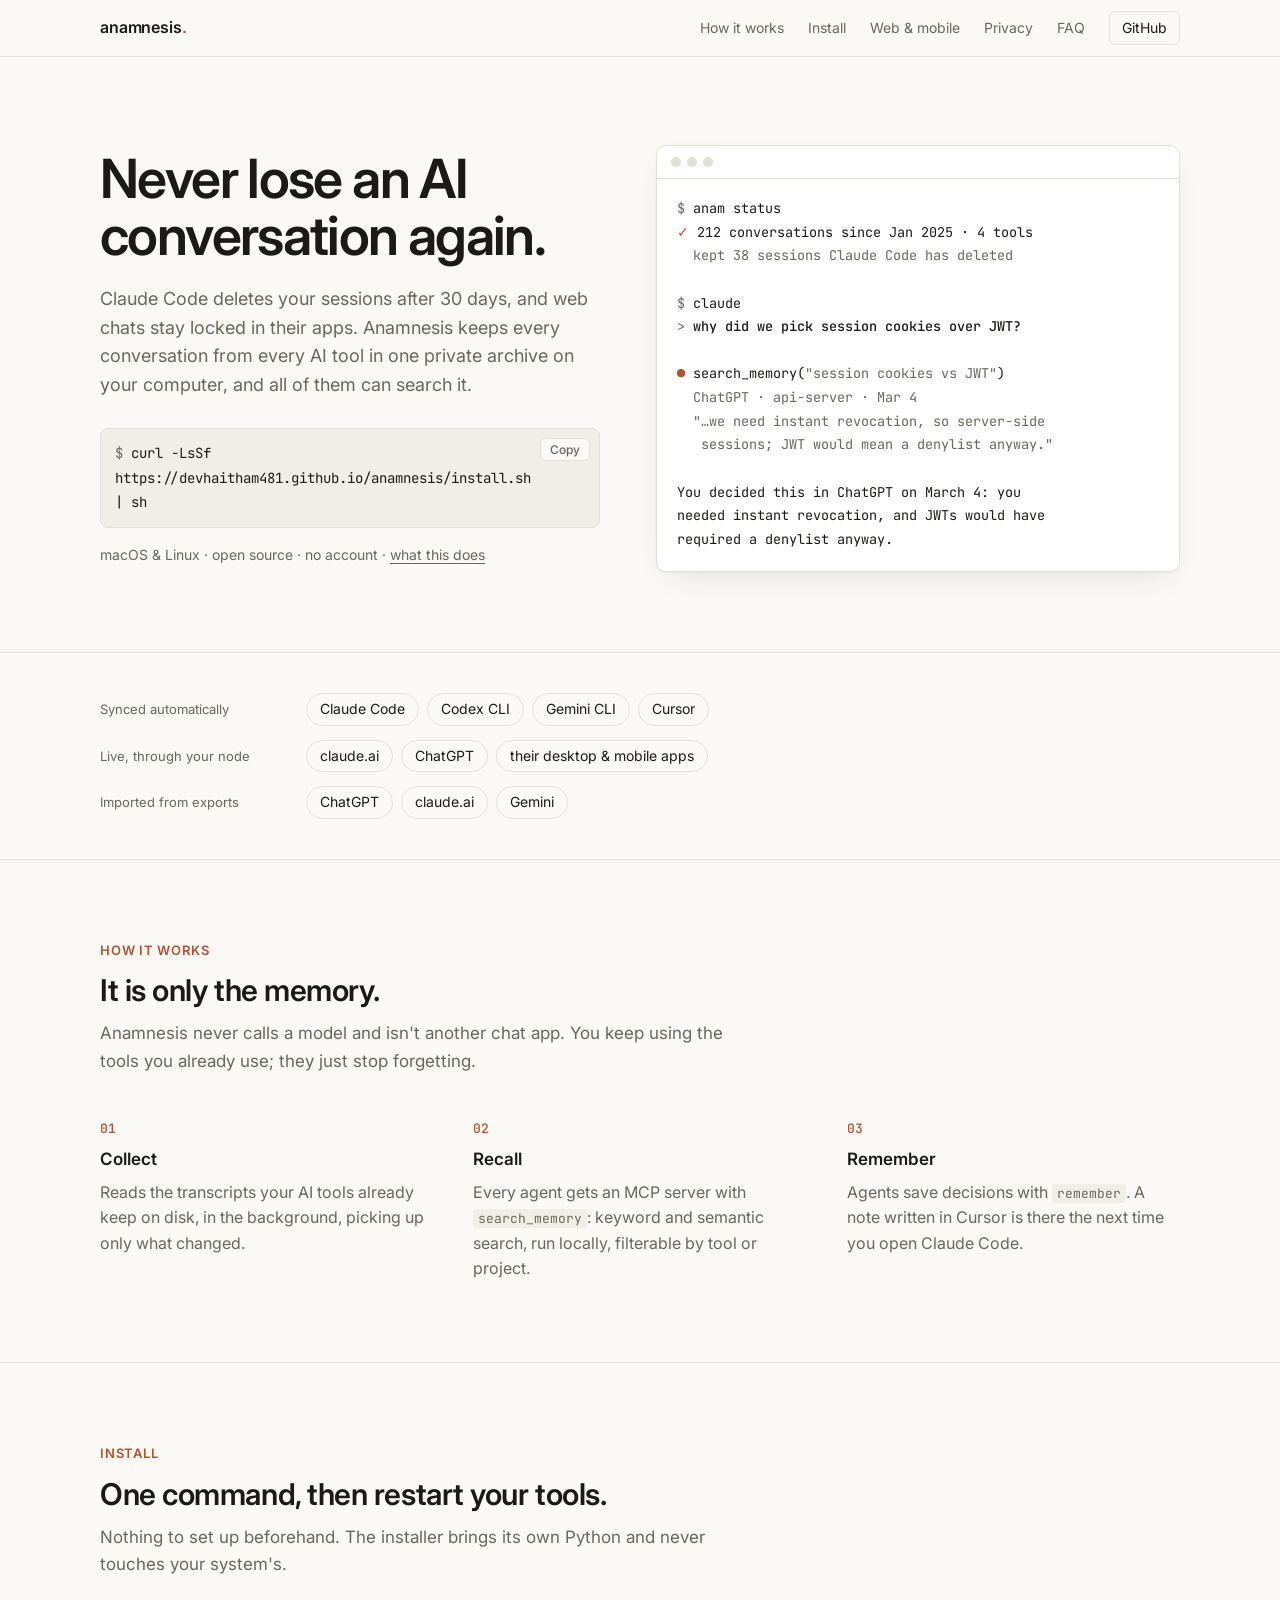
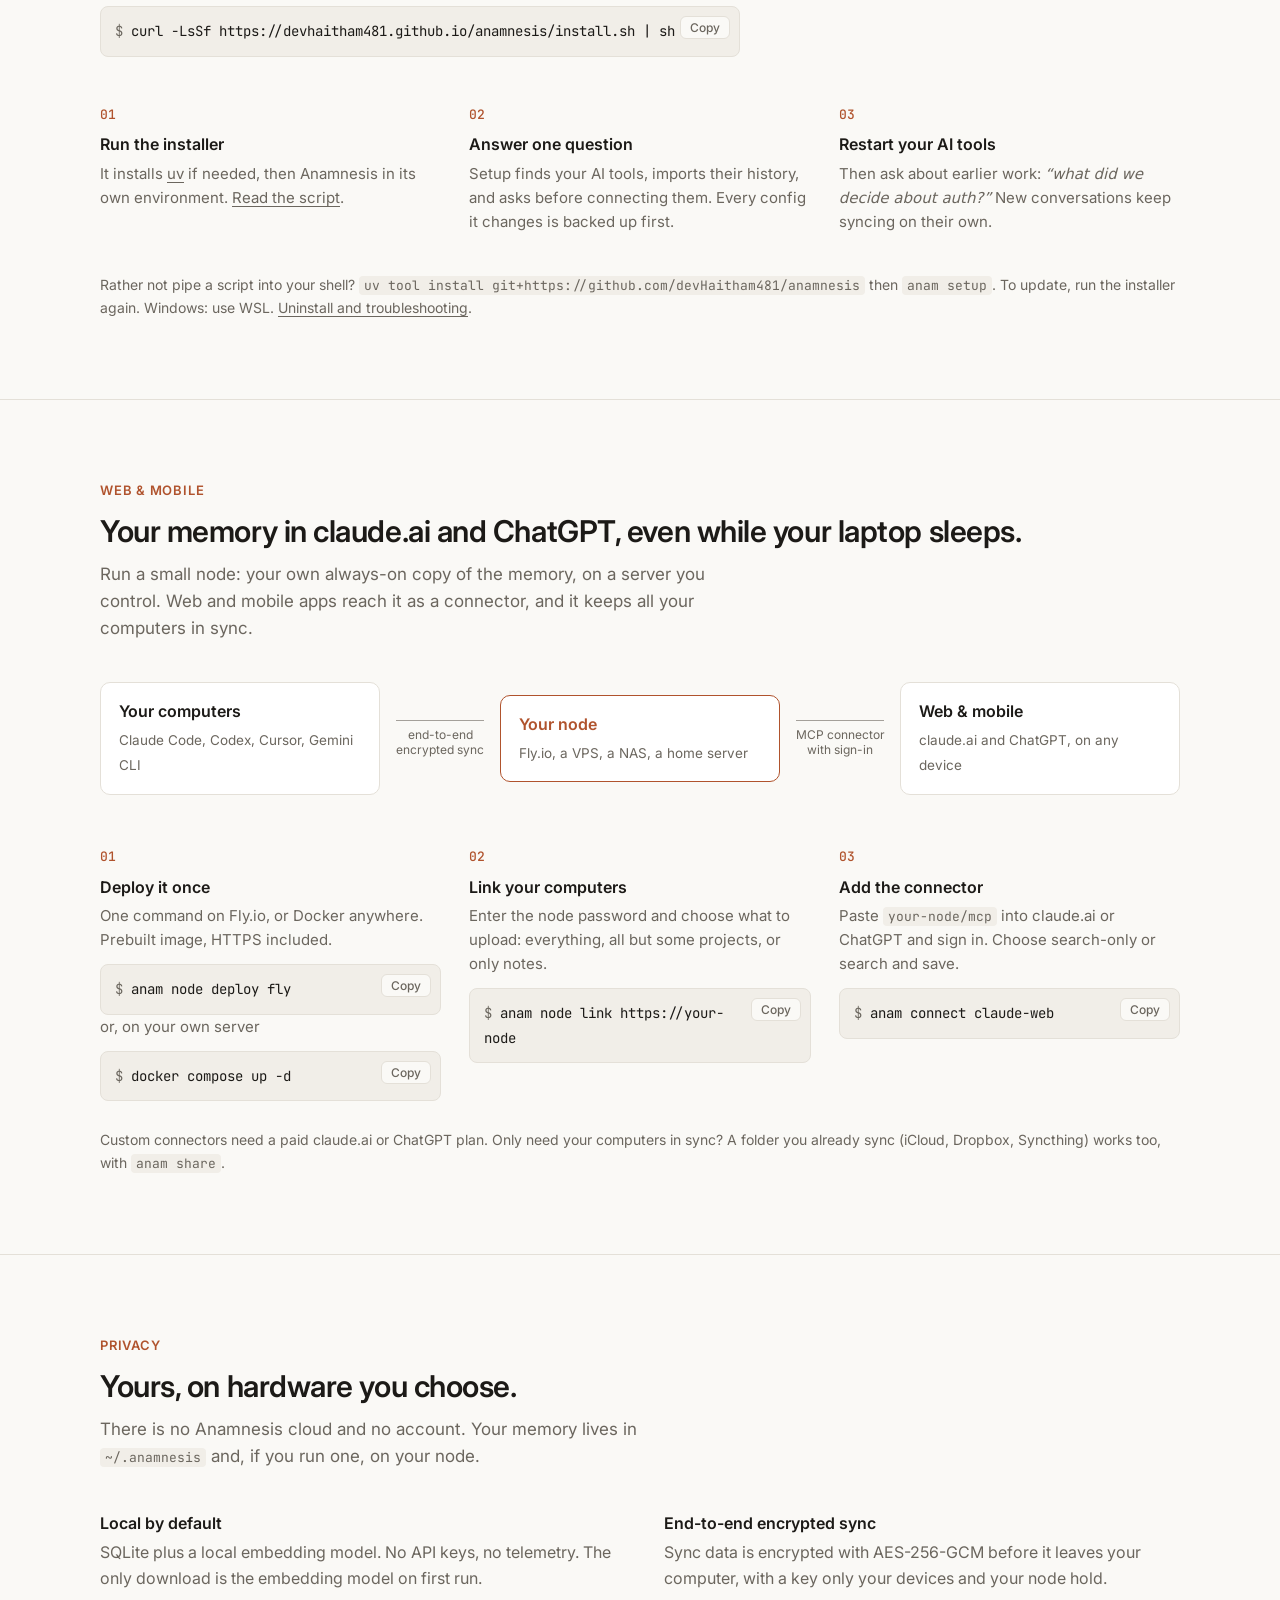
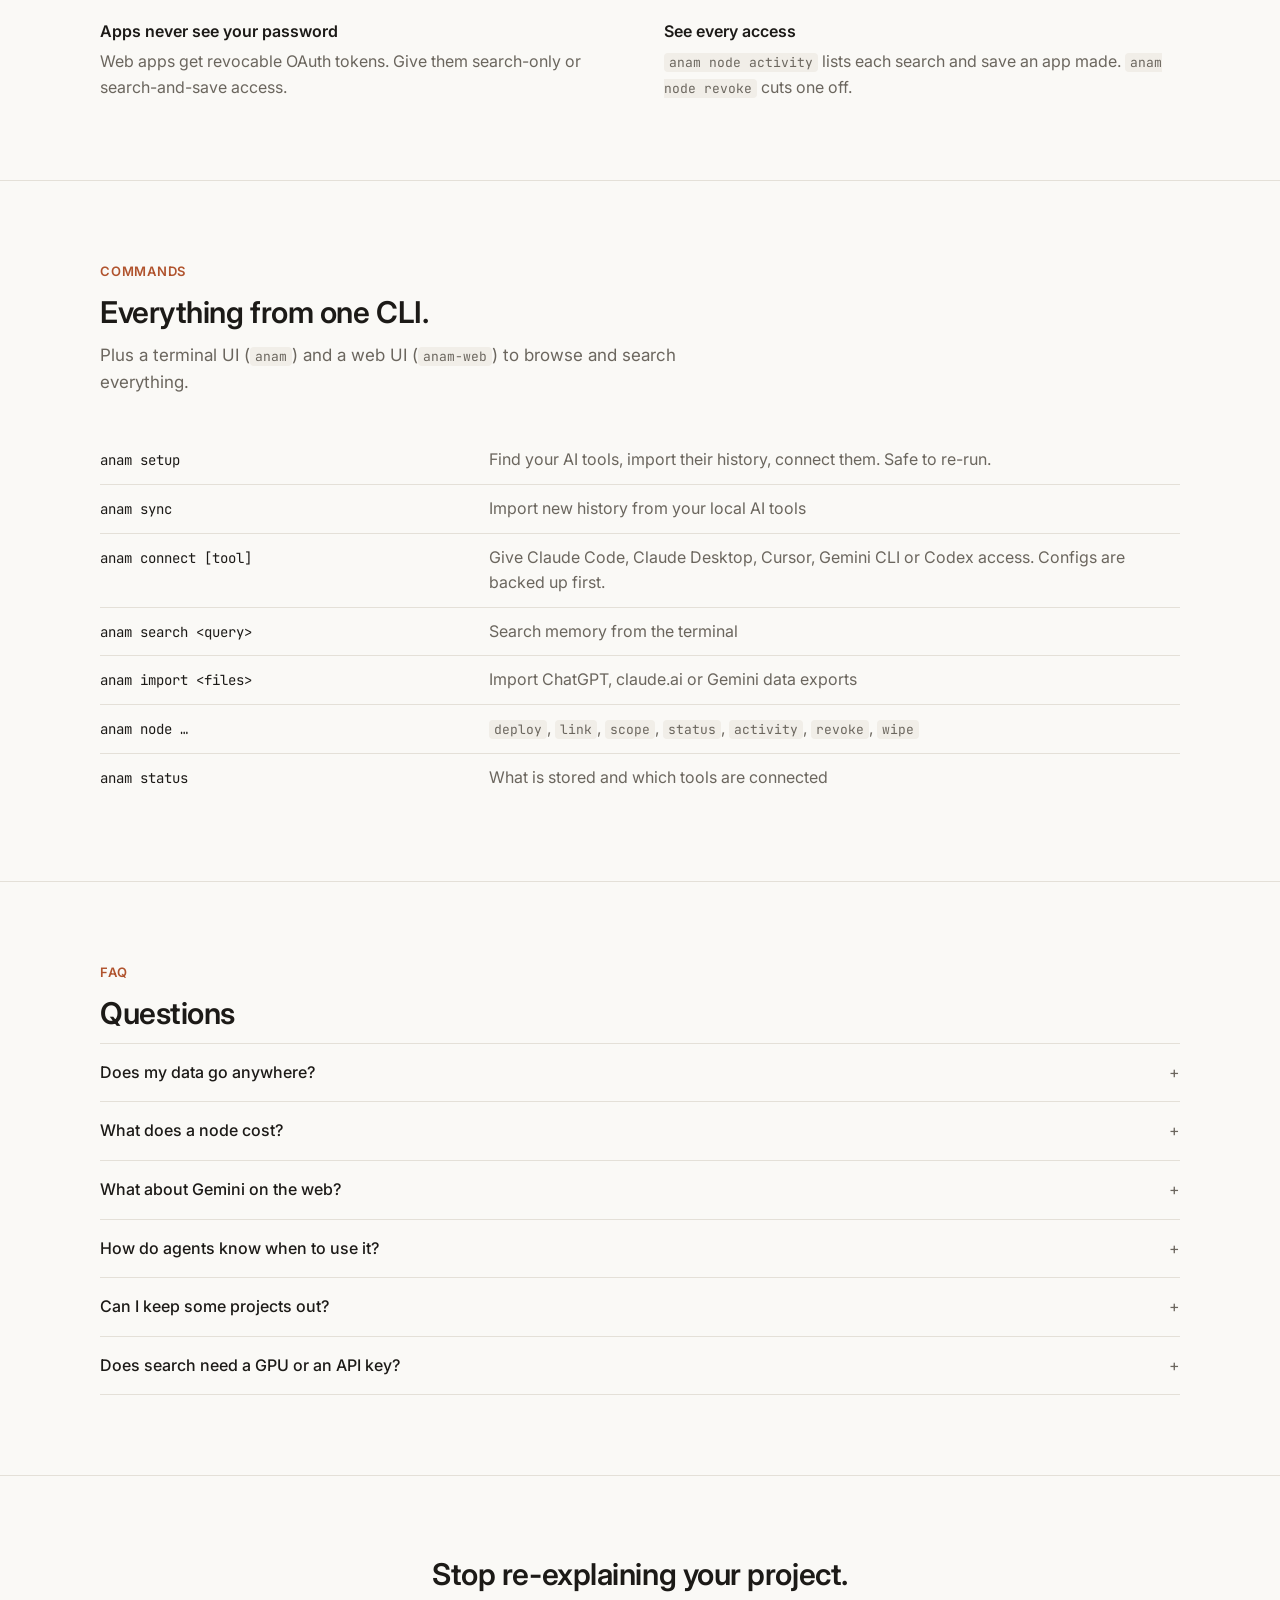
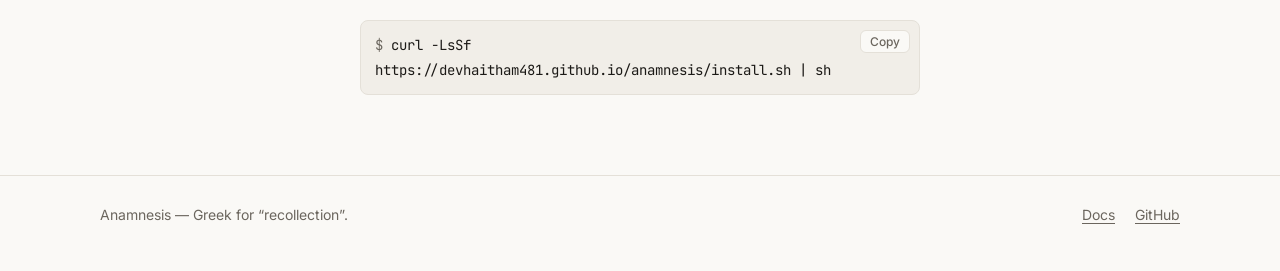
==== commit decdae09: "The archive: never lose an AI conversation again anam status leads with what is kept per tool, sessi" ====
--- a/site/index.html
+++ b/site/index.html
@@ -3,10 +3,10 @@
 <head>
 <meta charset="utf-8">
 <meta name="viewport" content="width=device-width, initial-scale=1">
-<title>Anamnesis — one memory for all your AI tools</title>
-<meta name="description" content="Open-source, self-hosted memory shared by Claude Code, Codex, Cursor, Gemini CLI, claude.ai and ChatGPT. Every agent can search what you worked out in any of them.">
+<title>Anamnesis — never lose an AI conversation again</title>
+<meta name="description" content="A permanent, private archive of every conversation with Claude Code, Codex, Cursor, Gemini CLI, claude.ai and ChatGPT, searchable by all of them. Open source, local, no account.">
 <meta property="og:title" content="Anamnesis — one memory for all your AI tools">
-<meta property="og:description" content="Open-source, self-hosted memory shared by every AI tool you use.">
+<meta property="og:description" content="Every conversation with every AI tool, kept on your computer and searchable by all of them.">
 <link rel="canonical" href="https://devhaitham481.github.io/anamnesis/">
 <meta property="og:url" content="https://devhaitham481.github.io/anamnesis/">
 <meta name="theme-color" content="#faf9f6">
@@ -187,8 +187,8 @@
   <section class="hero">
     <div class="wrap">
       <div>
-        <h1>One memory for all your AI tools.</h1>
-        <p class="lede">What you worked out in ChatGPT, Claude Code already knows. Anamnesis collects your conversations from every AI tool into one private memory that all of them can search.</p>
+        <h1>Never lose an AI conversation again.</h1>
+        <p class="lede">Claude Code deletes your sessions after 30 days, and web chats stay locked in their apps. Anamnesis keeps every conversation from every AI tool in one private archive on your computer, and all of them can search it.</p>
         <div class="cmd">
           <pre><code><span class="l">curl -LsSf https://devhaitham481.github.io/anamnesis/install.sh | sh</span></code></pre>
           <button class="copy">Copy</button>
@@ -197,8 +197,9 @@
       </div>
       <div class="term" aria-label="Example: Claude Code recalling a decision made in ChatGPT">
         <div class="bar"><i></i><i></i><i></i></div>
-<pre><span class="p">$</span> anam sync
-<span class="a">✓</span> 4 tools · 212 conversations · 18,406 messages
+<pre><span class="p">$</span> anam status
+<span class="a">✓</span> 212 conversations since Jan 2025 · 4 tools
+  <span class="d">kept 38 sessions Claude Code has deleted</span>
 
 <span class="p">$</span> claude
 <span class="p">&gt;</span> <span class="q">why did we pick session cookies over JWT?</span>
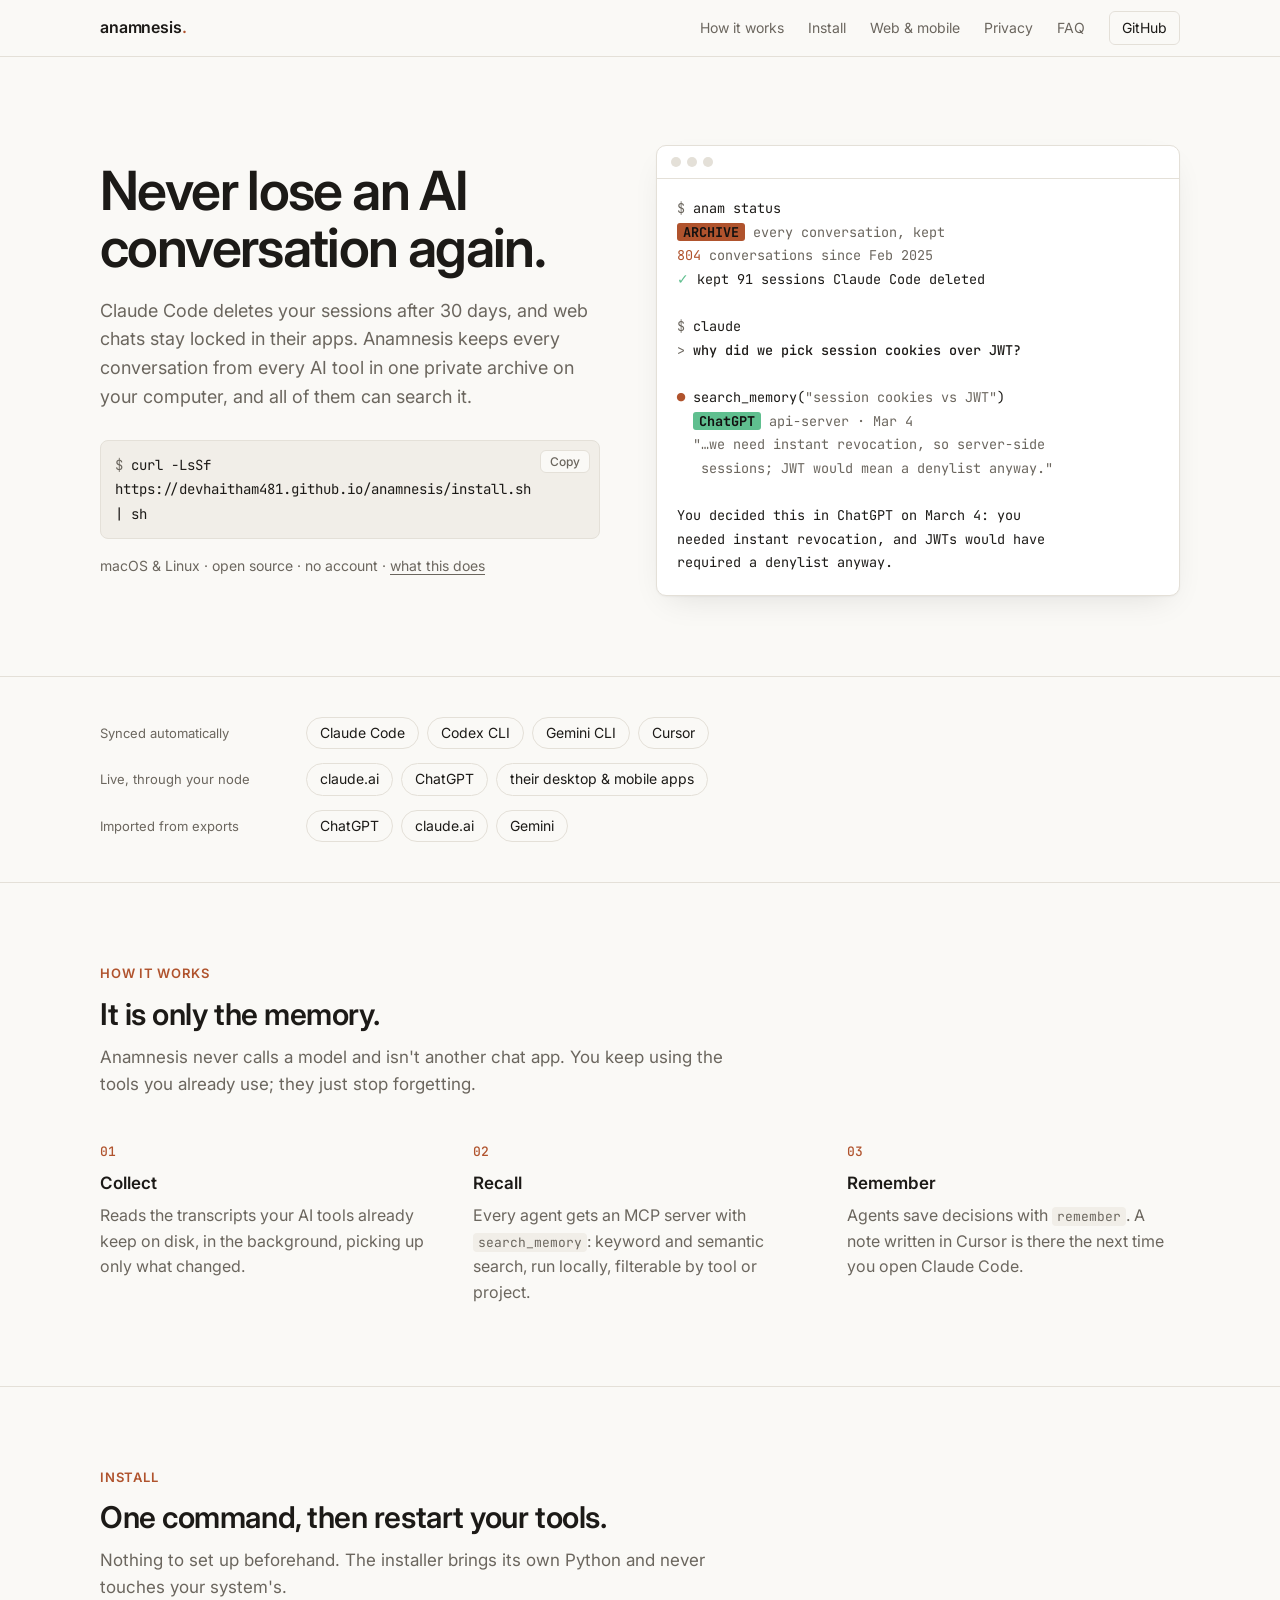
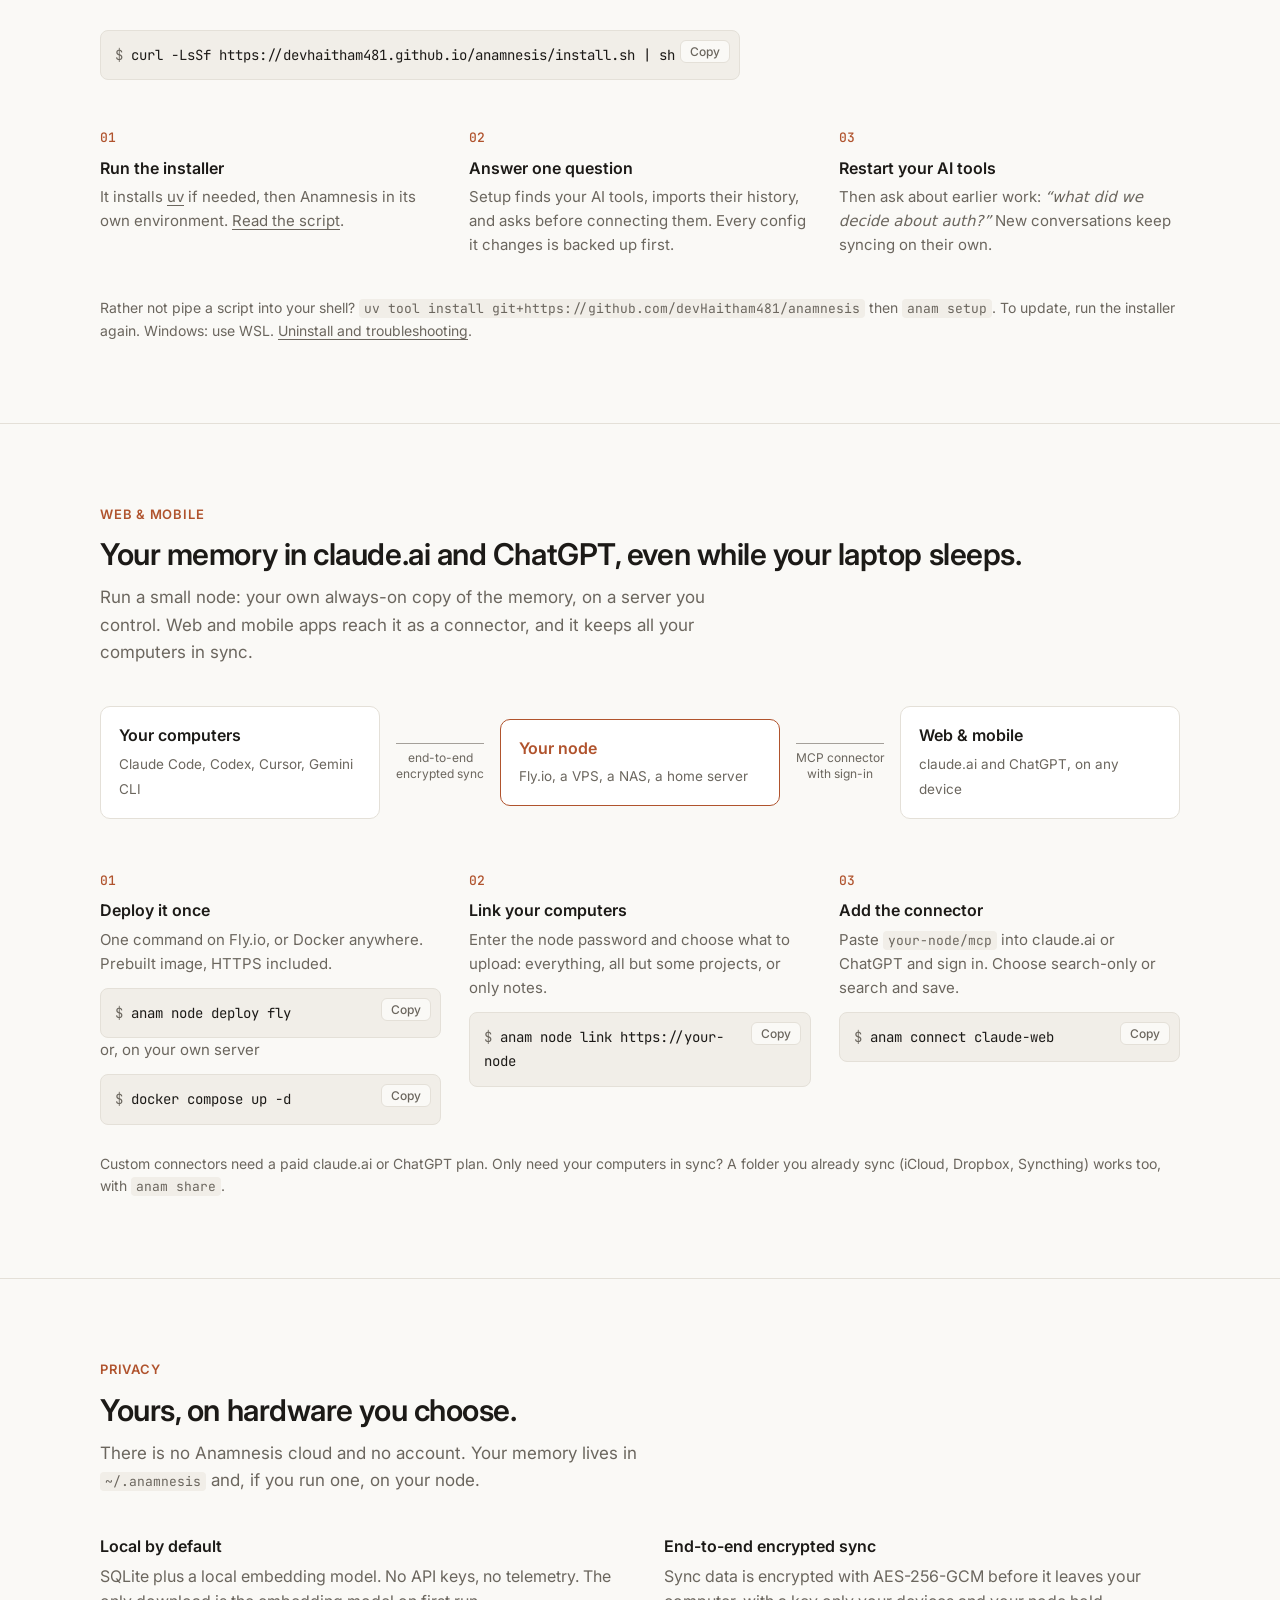
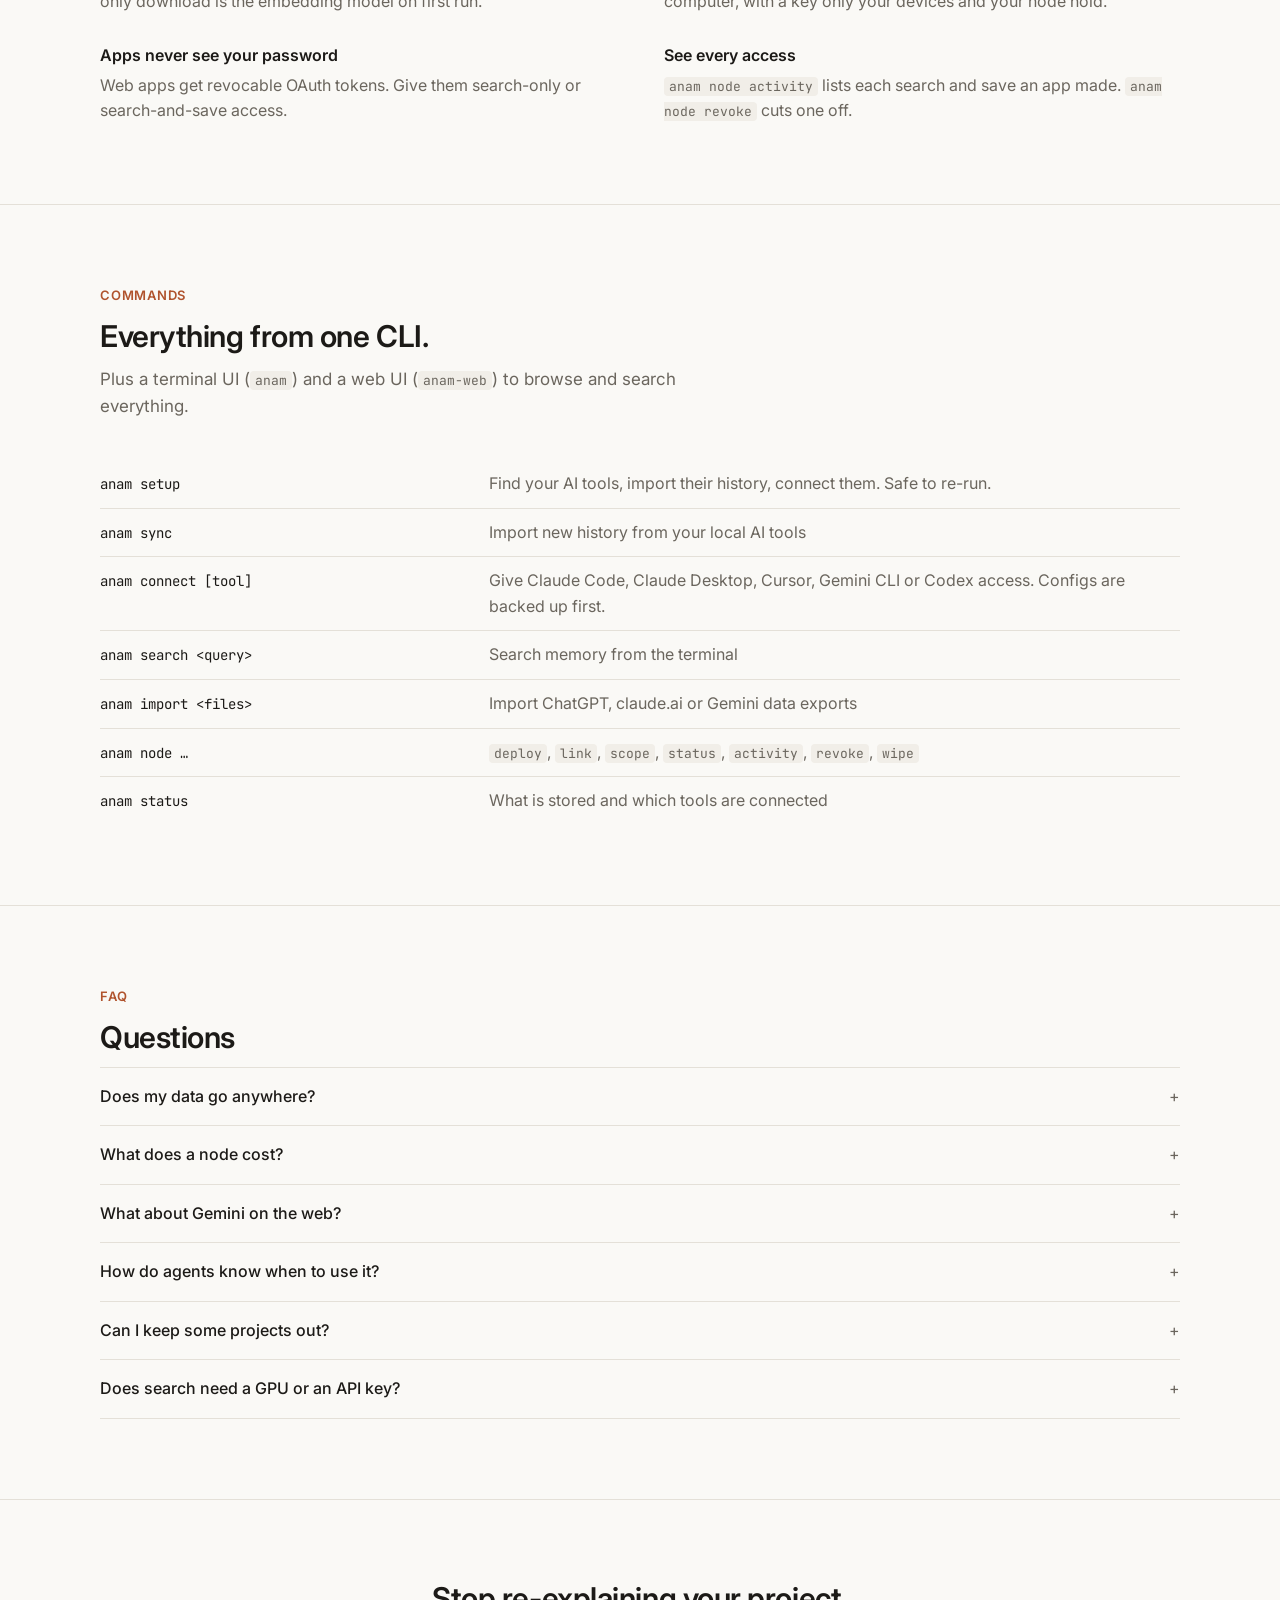
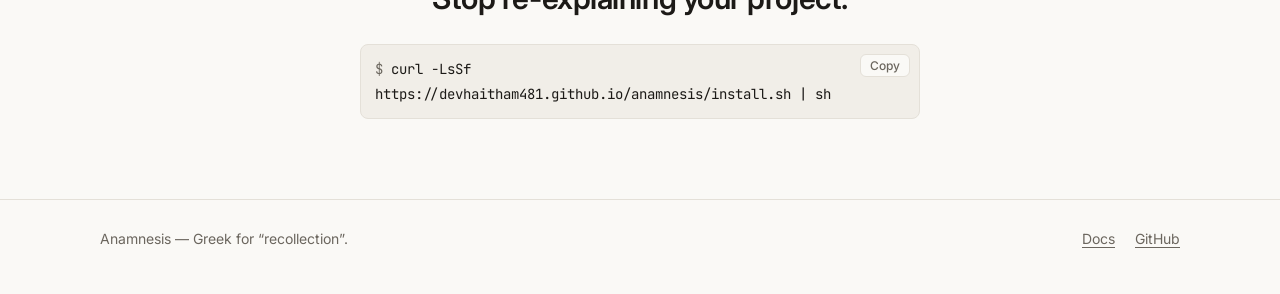
==== commit 9106428f: "A Lip Gloss-style look for the CLI, TUI and README Shared look module (pills, rounded cards, bars) u" ====
--- a/site/index.html
+++ b/site/index.html
@@ -80,6 +80,9 @@
   .term .a { color: var(--accent); }
   .term .d { color: var(--muted); }
   .term .q { font-weight: 500; }
+  .term .pill { background: var(--accent); color: #121110; font-weight: 700; padding: 0 .45em; border-radius: 3px; }
+  .term .pill.g { background: #5fbf8f; }
+  .term .ok { color: #5fbf8f; }
 
   /* sources */
   .sources { padding: 40px 0; }
@@ -198,14 +201,15 @@
       <div class="term" aria-label="Example: Claude Code recalling a decision made in ChatGPT">
         <div class="bar"><i></i><i></i><i></i></div>
 <pre><span class="p">$</span> anam status
-<span class="a">✓</span> 212 conversations since Jan 2025 · 4 tools
-  <span class="d">kept 38 sessions Claude Code has deleted</span>
+<span class="pill">ARCHIVE</span> <span class="d">every conversation, kept</span>
+<span class="a">804</span> <span class="d">conversations since Feb 2025</span>
+<span class="ok">✓</span> kept 91 sessions Claude Code deleted
 
 <span class="p">$</span> claude
 <span class="p">&gt;</span> <span class="q">why did we pick session cookies over JWT?</span>
 
 <span class="a">●</span> search_memory(<span class="d">"session cookies vs JWT"</span>)
-  <span class="d">ChatGPT · api-server · Mar 4</span>
+  <span class="pill g">ChatGPT</span> <span class="d">api-server · Mar 4</span>
   <span class="d">"…we need instant revocation, so server-side</span>
   <span class="d"> sessions; JWT would mean a denylist anyway."</span>
 
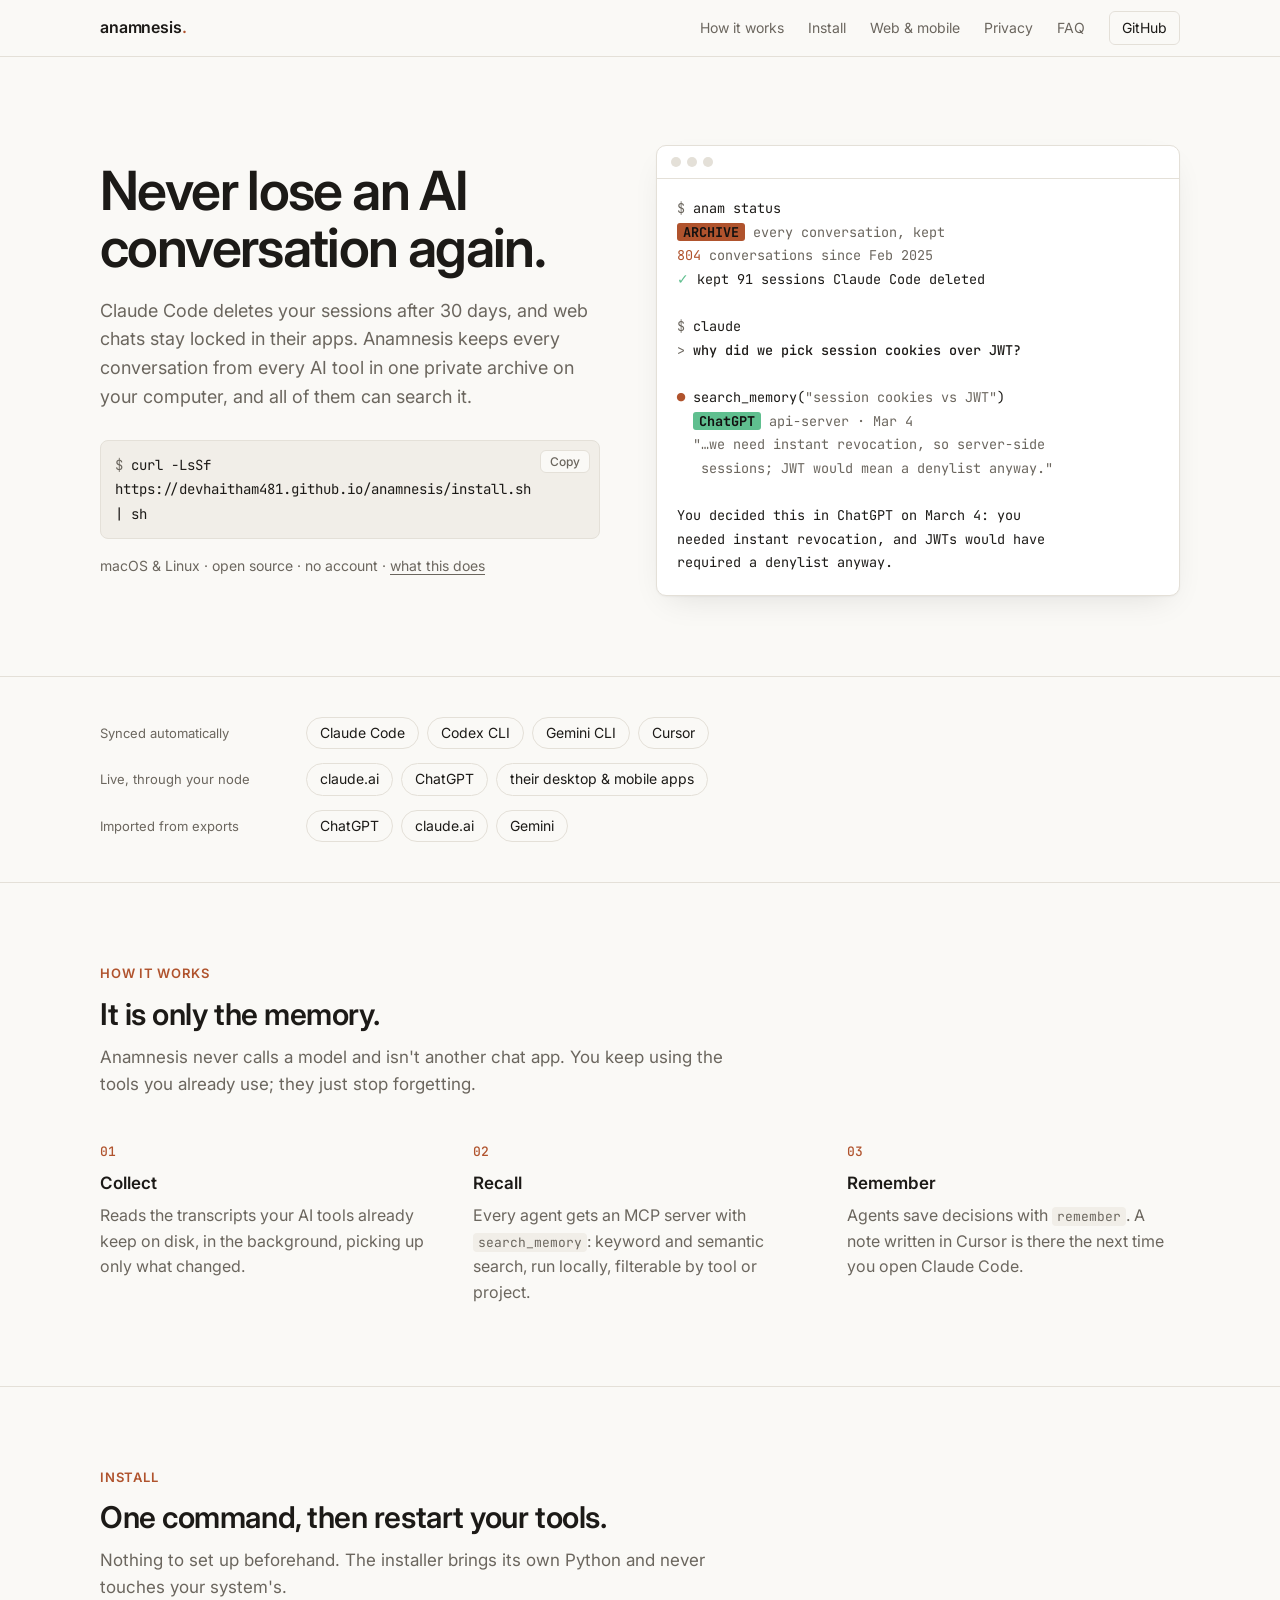
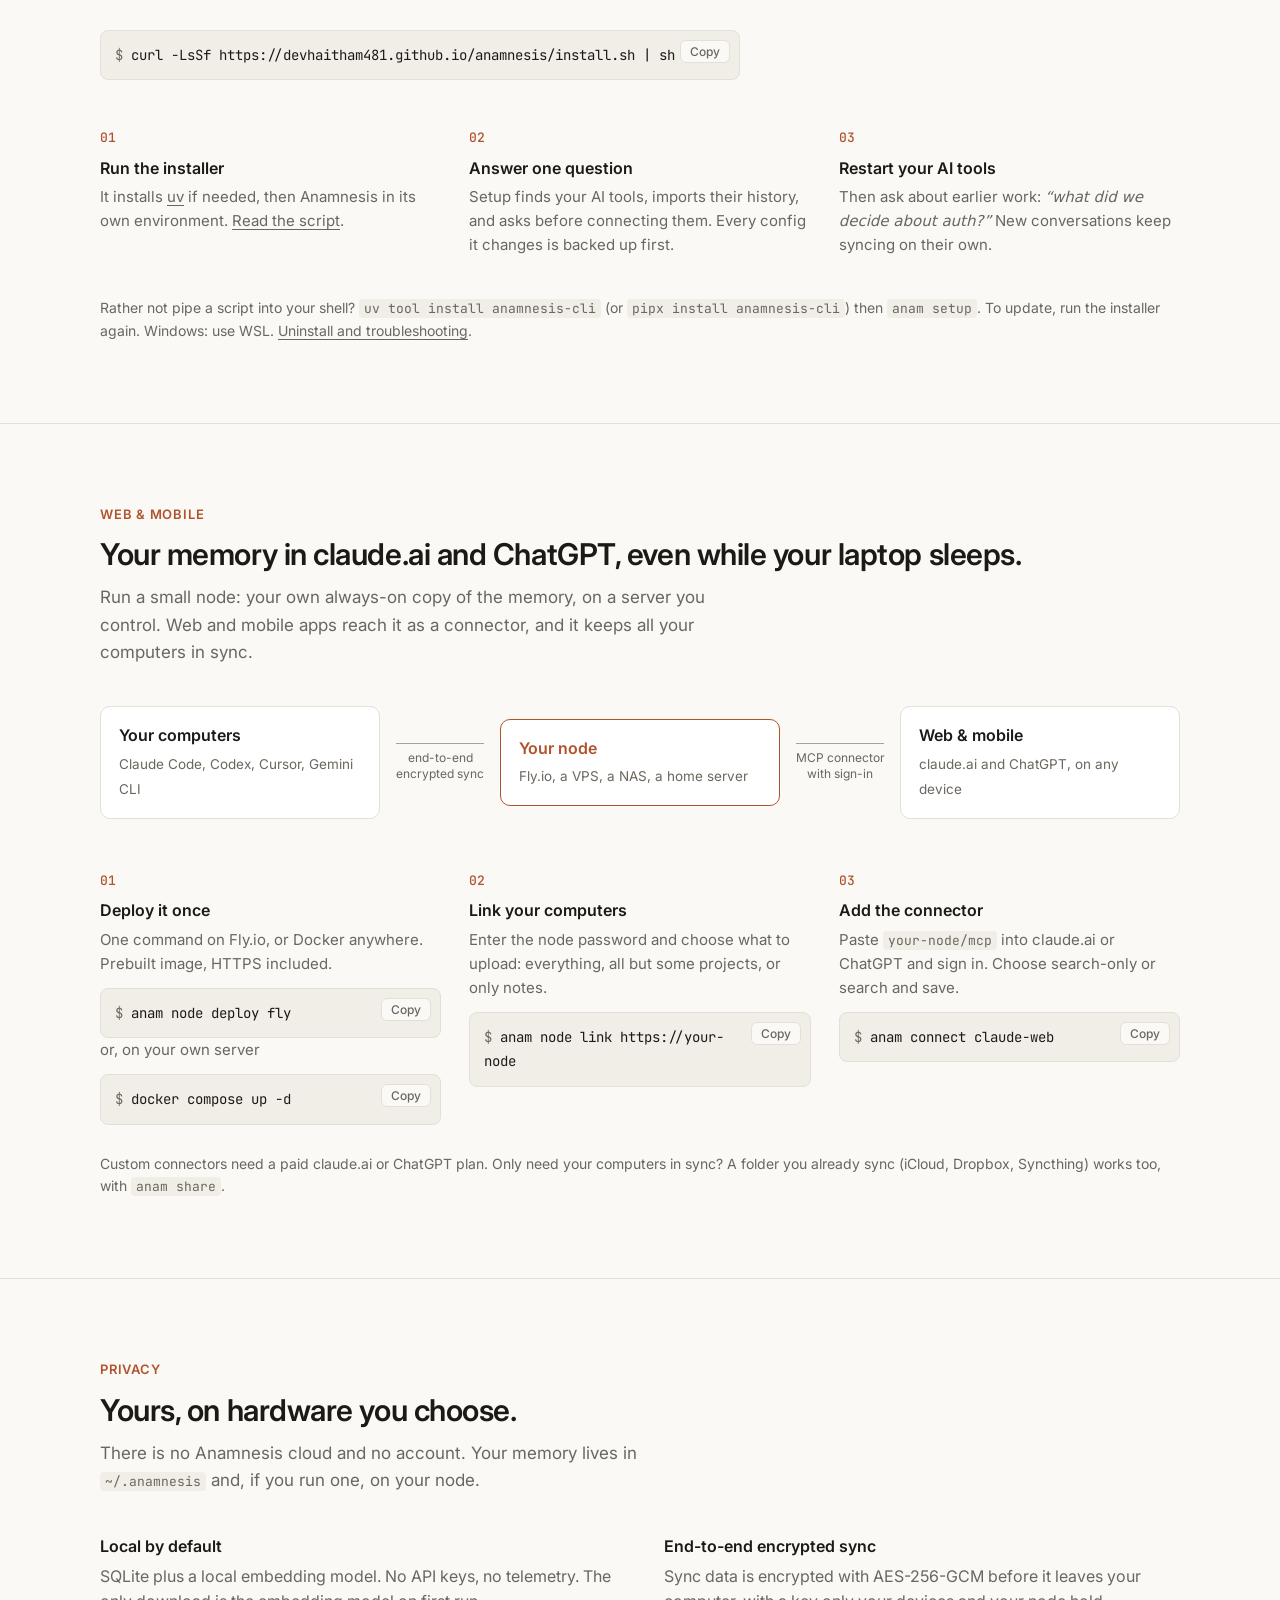
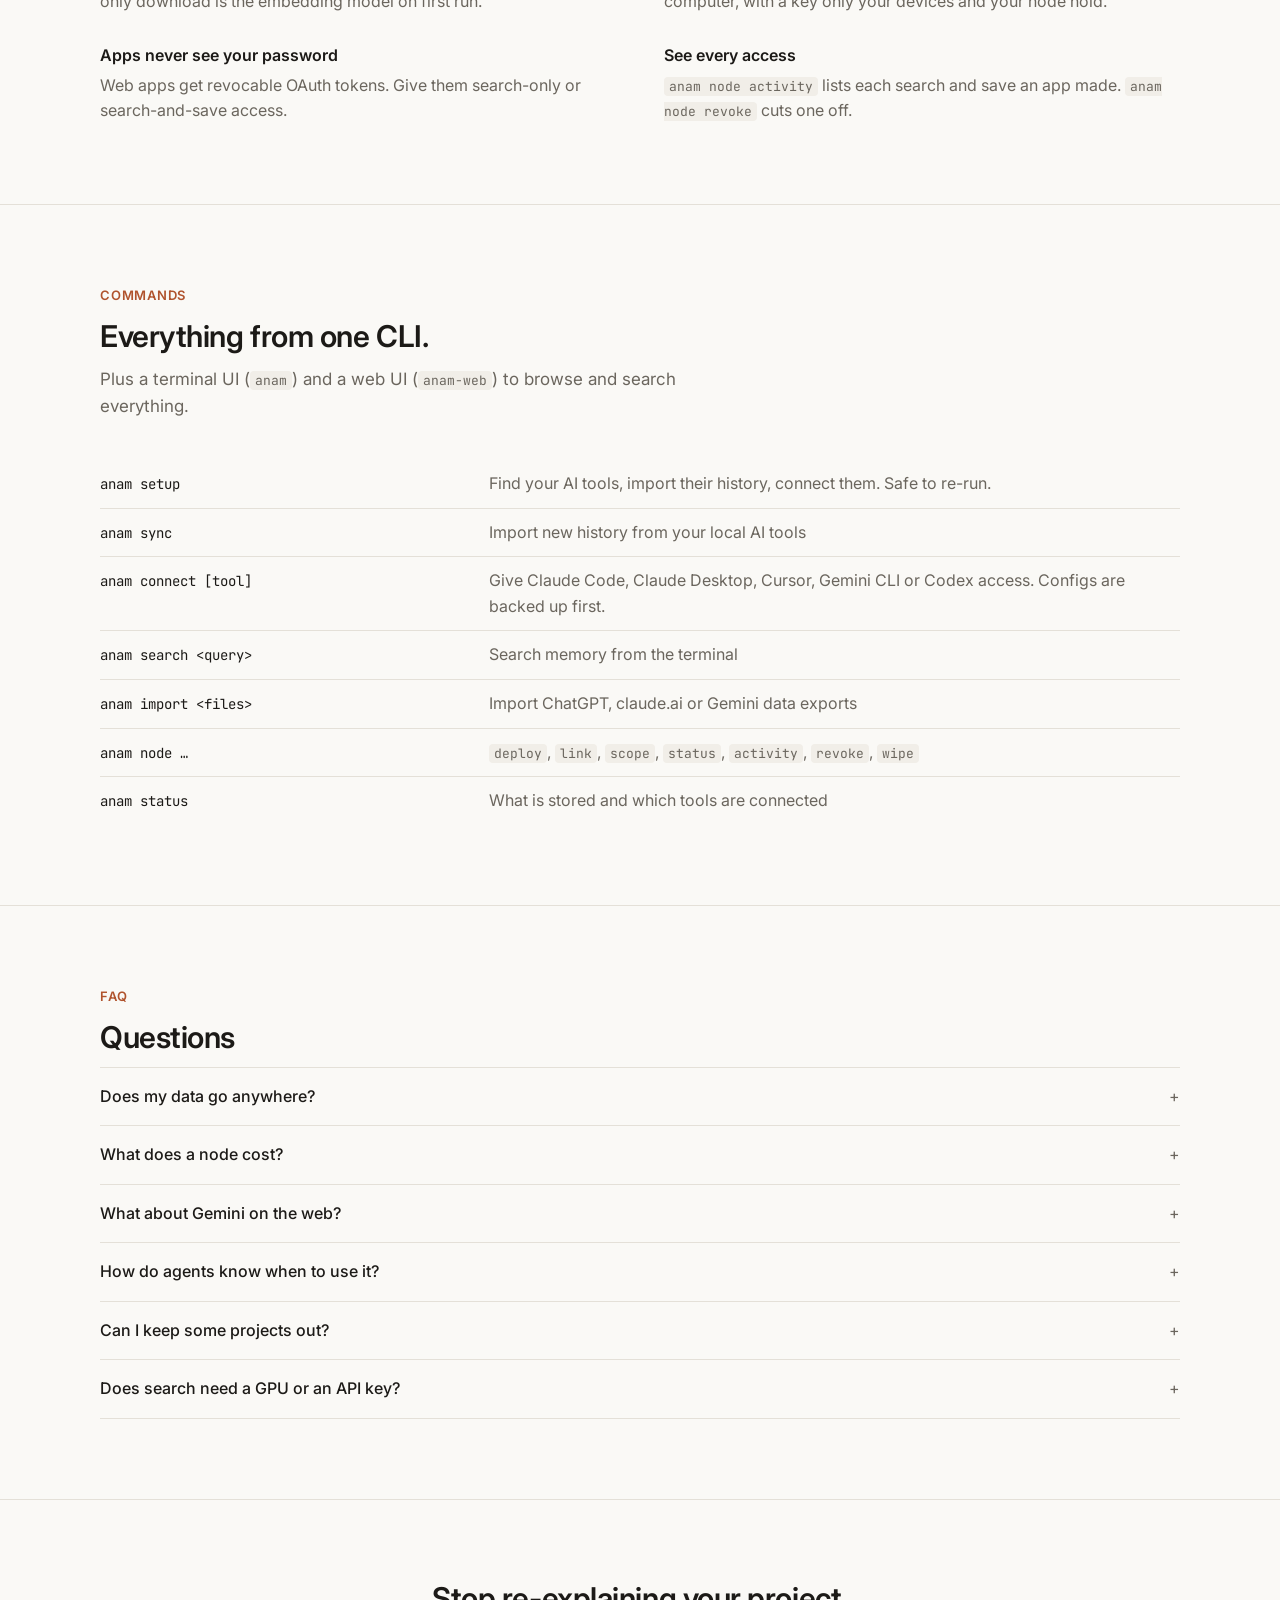
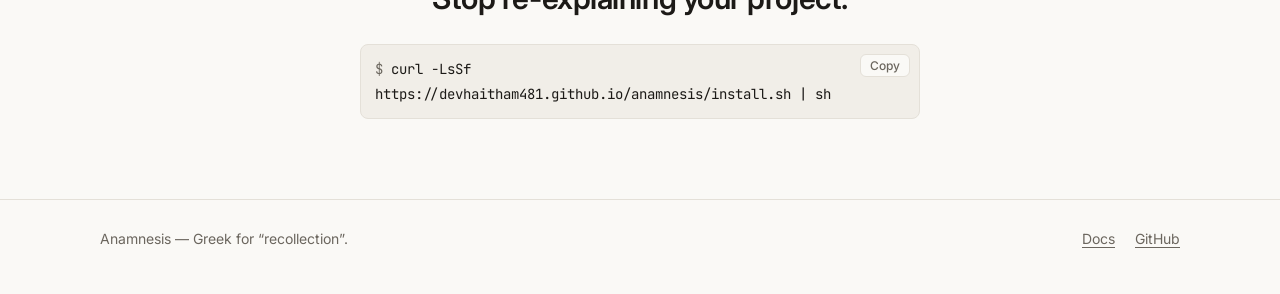
==== commit 02f9bbb1: "Install from PyPI: installer, README and site use anamnesis-cli releases; PyPI badge Co-Authored-By:" ====
--- a/site/index.html
+++ b/site/index.html
@@ -285,7 +285,7 @@
           <p>Then ask about earlier work: <em>“what did we decide about auth?”</em> New conversations keep syncing on their own.</p>
         </div>
       </div>
-      <p class="fine">Rather not pipe a script into your shell? <code>uv tool install git+https://github.com/devHaitham481/anamnesis</code> then <code>anam setup</code>. To update, run the installer again. Windows: use WSL. <a href="https://github.com/devHaitham481/anamnesis#install">Uninstall and troubleshooting</a>.</p>
+      <p class="fine">Rather not pipe a script into your shell? <code>uv tool install anamnesis-cli</code> (or <code>pipx install anamnesis-cli</code>) then <code>anam setup</code>. To update, run the installer again. Windows: use WSL. <a href="https://github.com/devHaitham481/anamnesis#install">Uninstall and troubleshooting</a>.</p>
     </div>
   </section>
 
